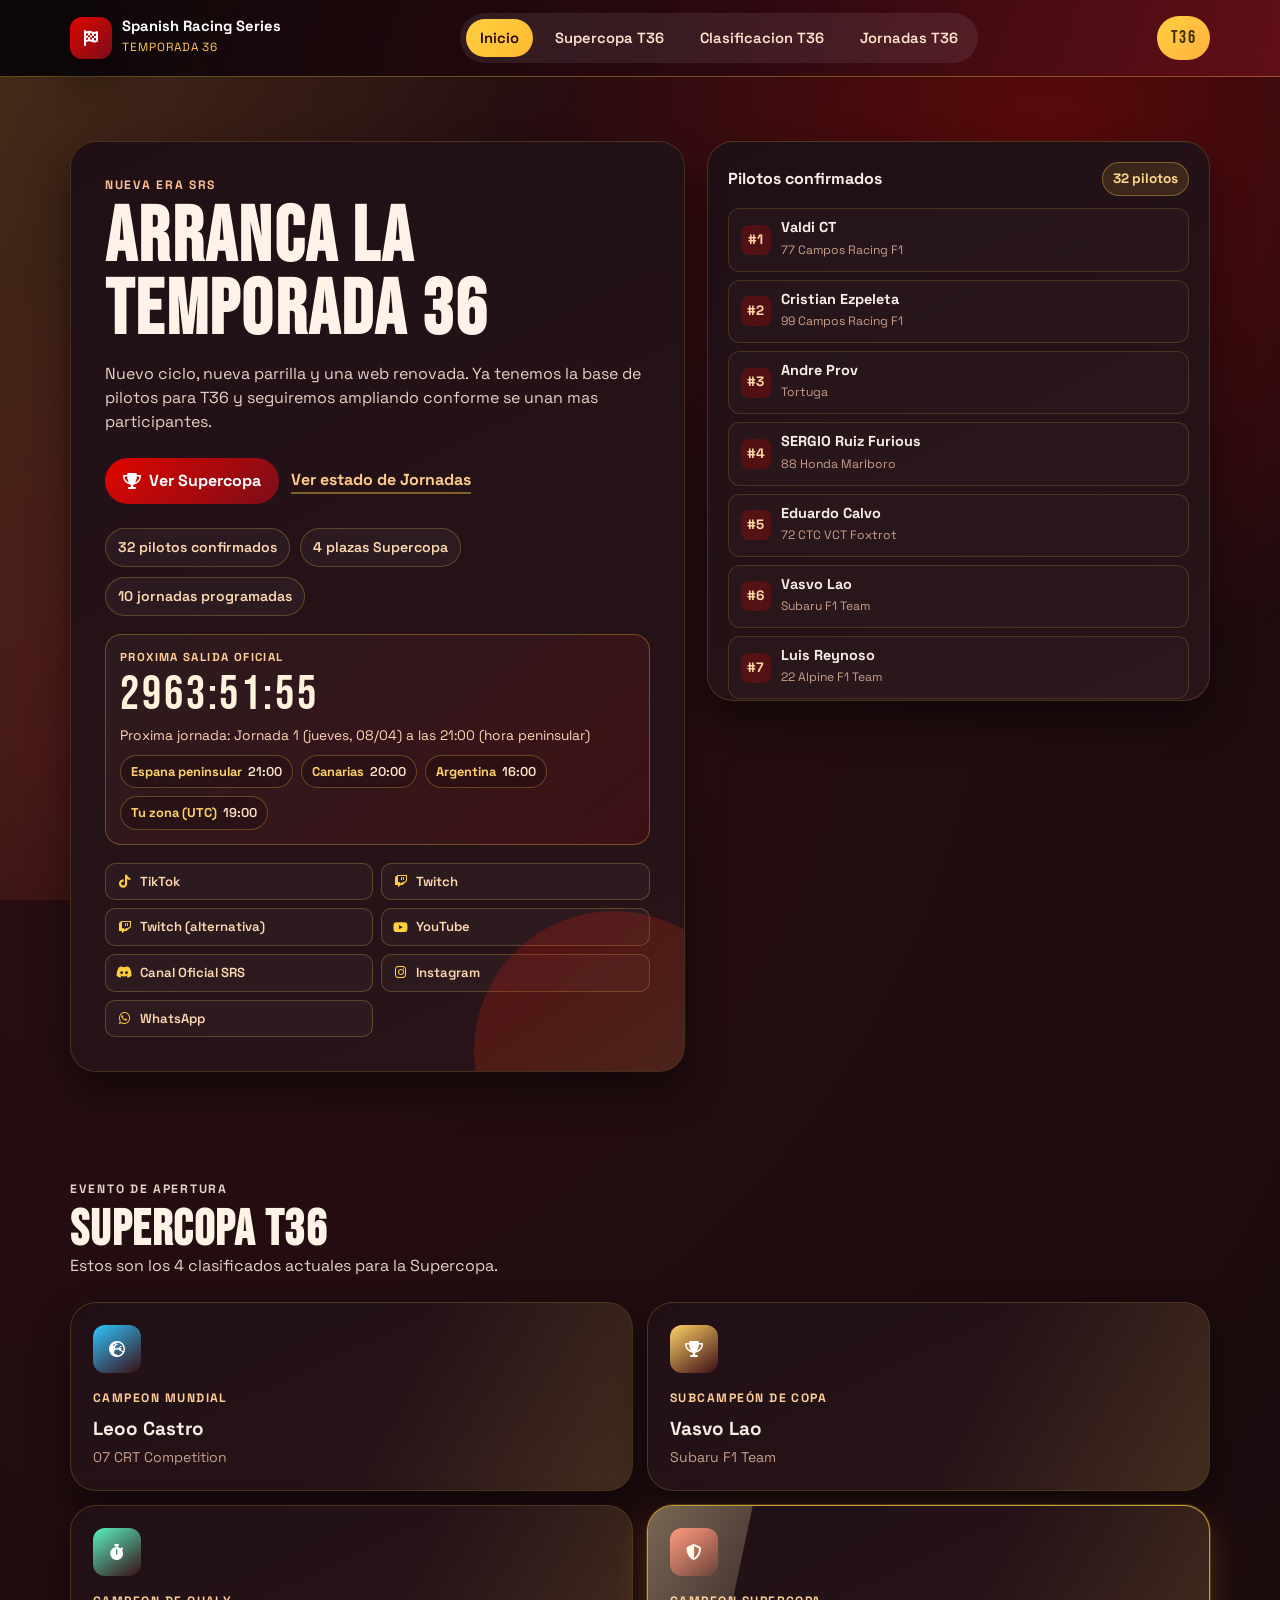
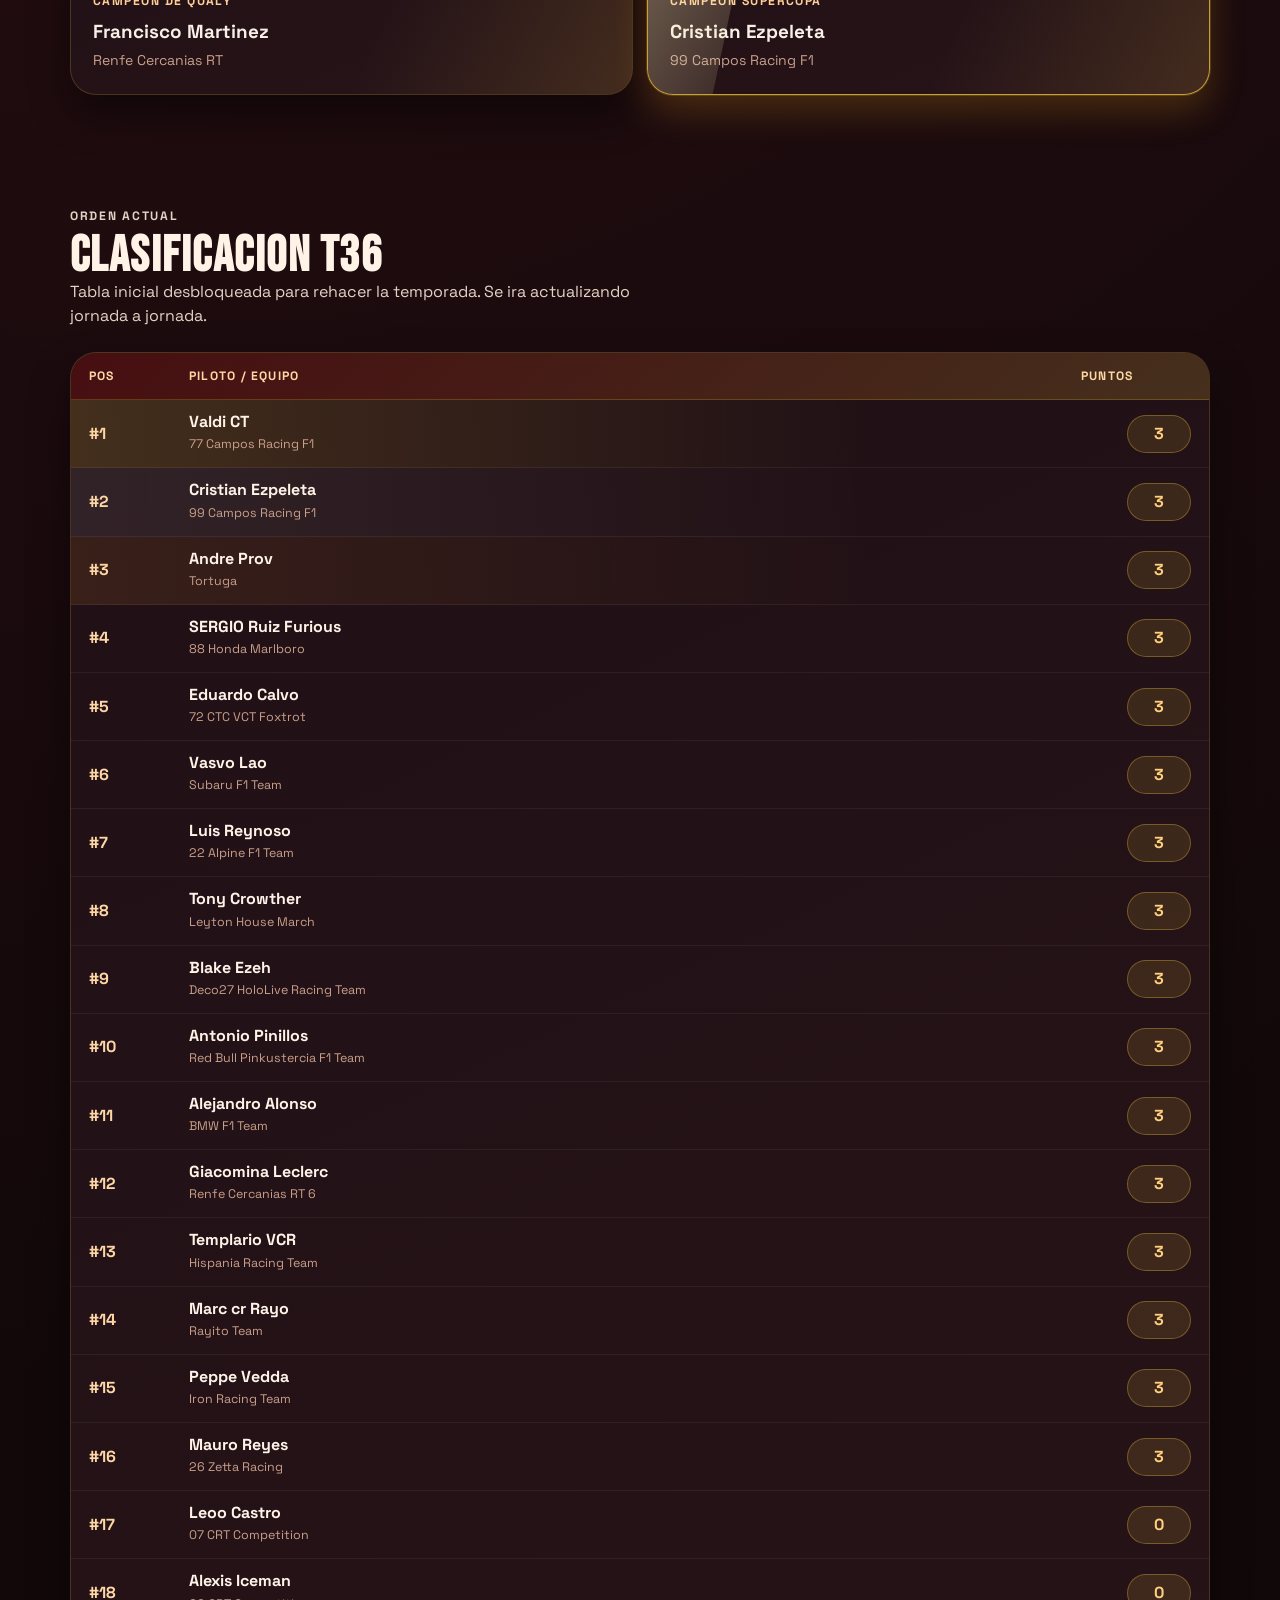
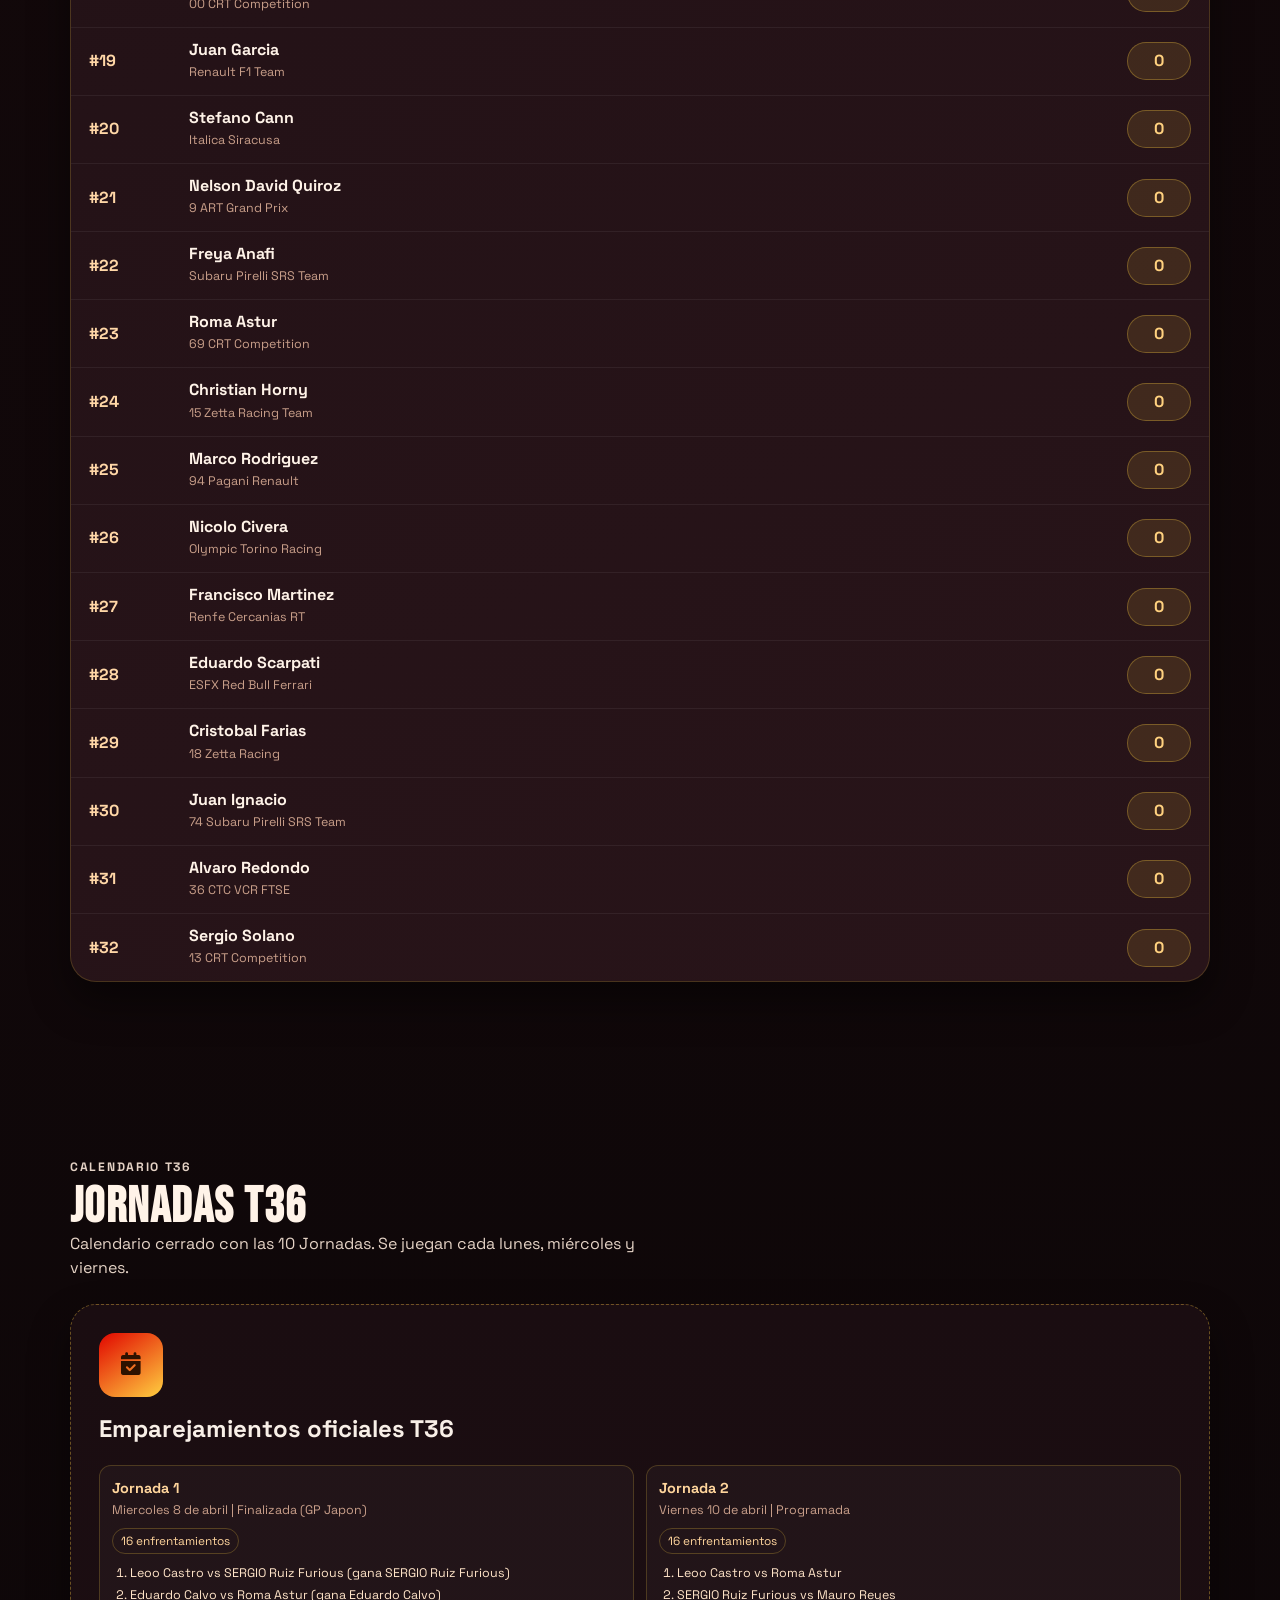
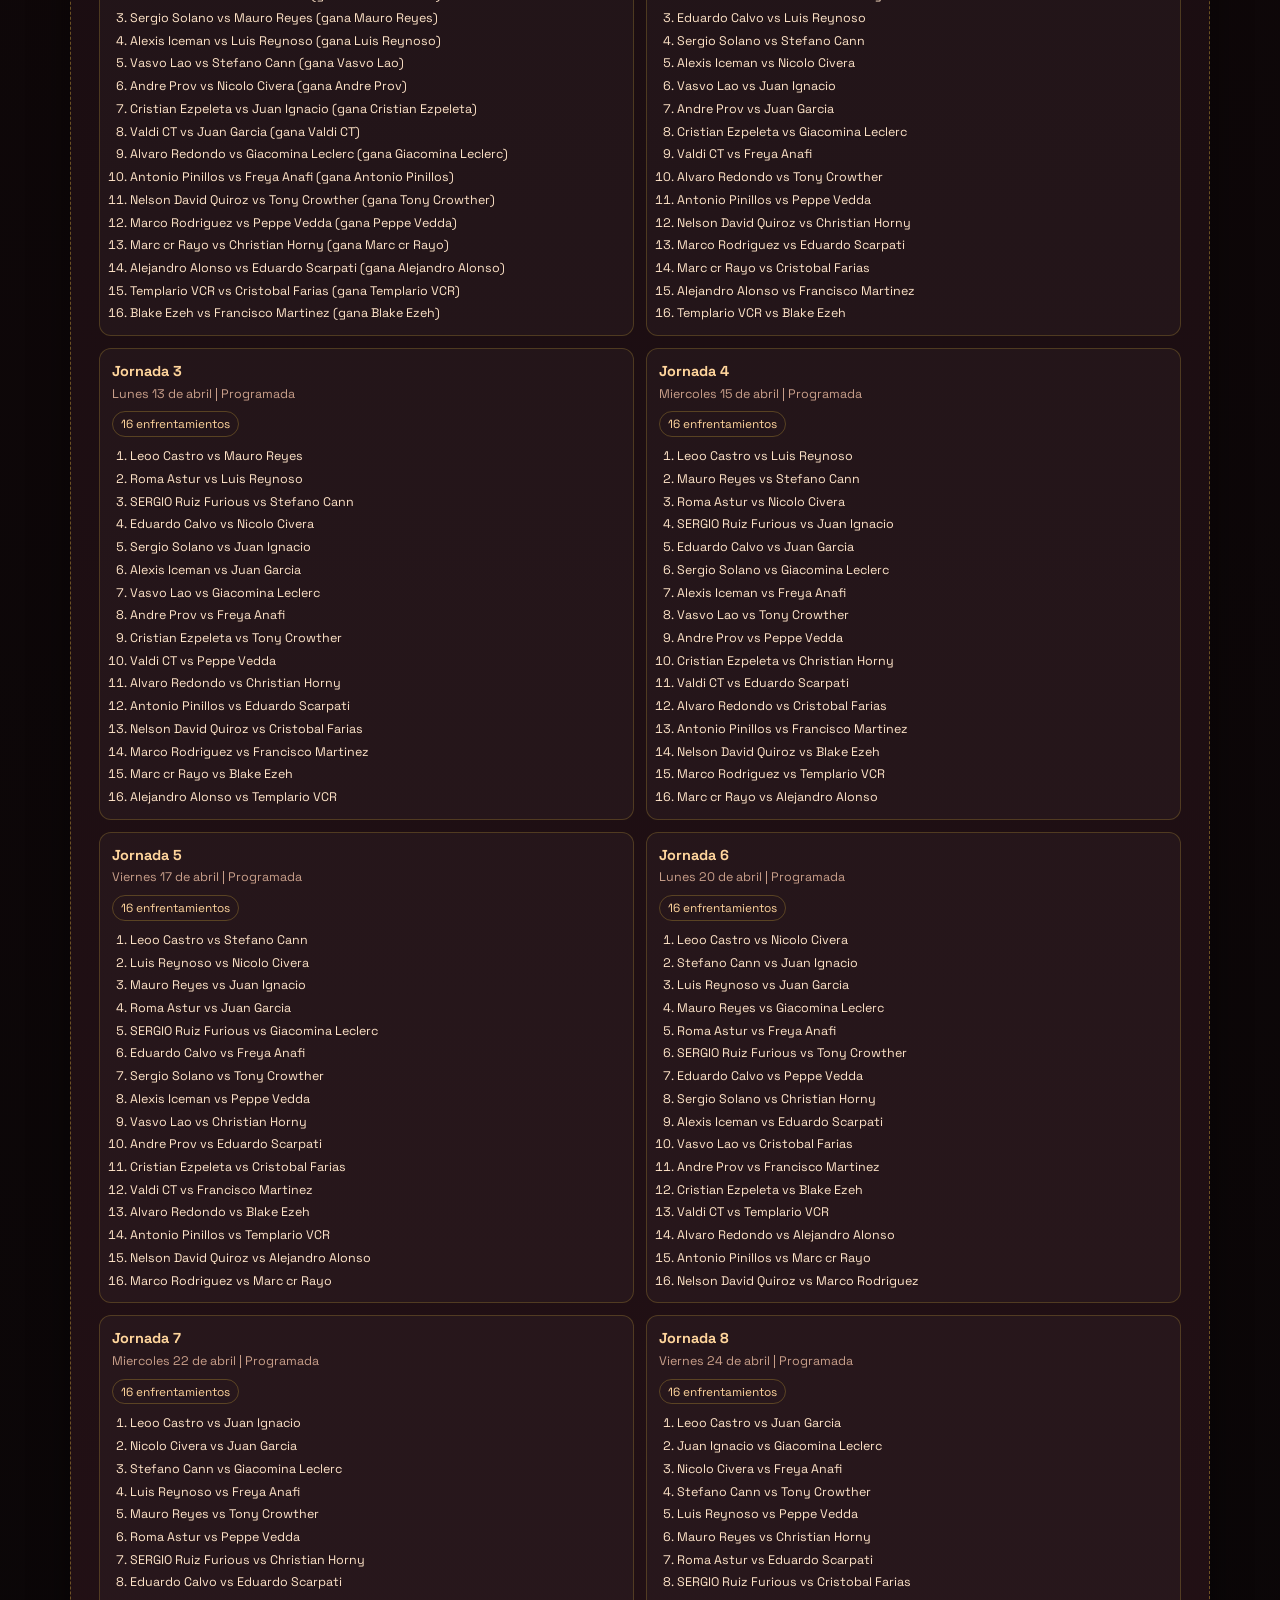
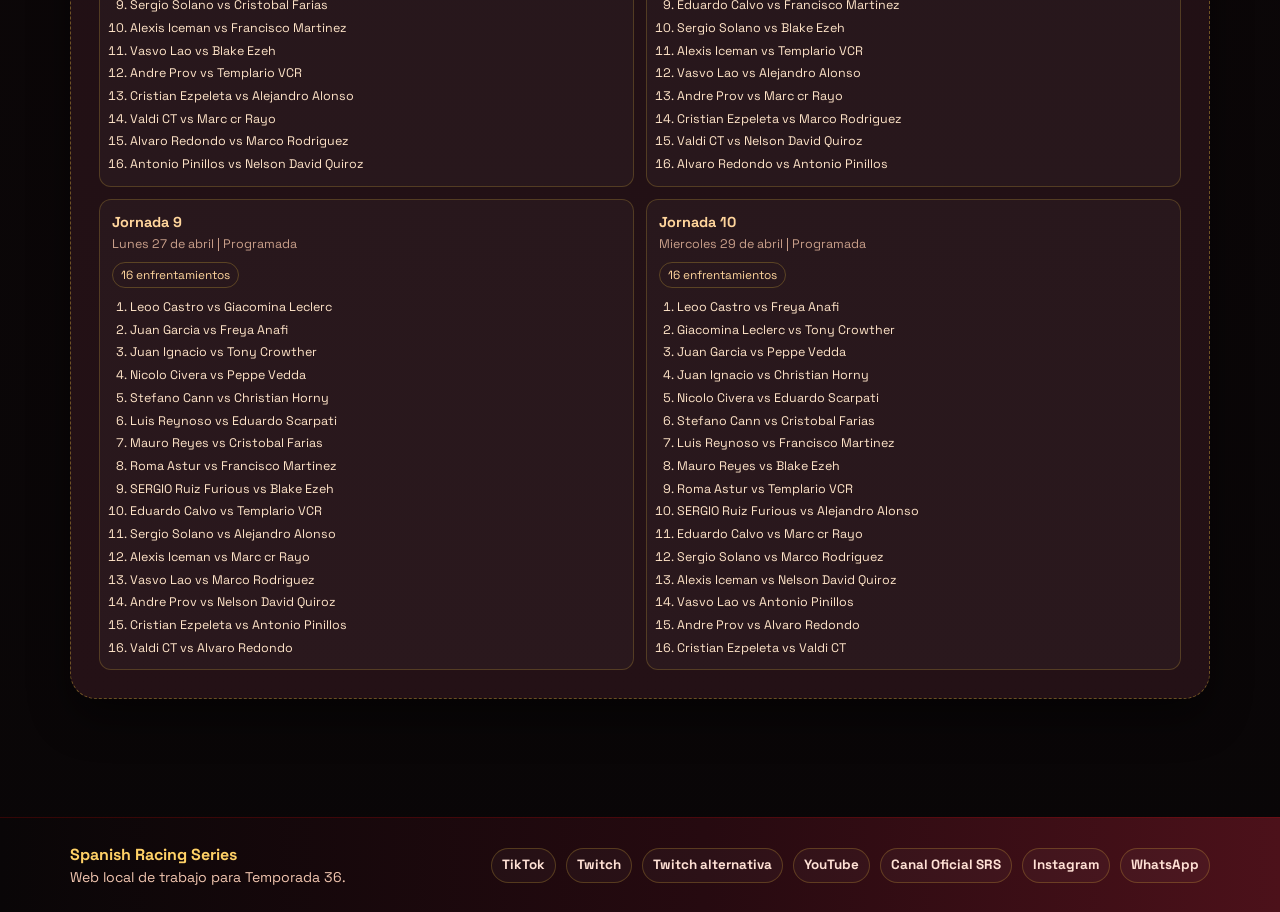
==== index.html @ 3f709a55 "guardamos j2" ====
﻿<!DOCTYPE html>
<html lang="es">

<head>
    <meta charset="UTF-8">
    <meta name="viewport" content="width=device-width, initial-scale=1.0">
    <title>Spanish Racing Series - Temporada 36</title>
    <link rel="stylesheet" href="css/styles.css">
    <link rel="preconnect" href="https://fonts.googleapis.com">
    <link rel="preconnect" href="https://fonts.gstatic.com" crossorigin>
    <link
        href="https://fonts.googleapis.com/css2?family=Bebas+Neue&family=Space+Grotesk:wght@400;500;600;700&display=swap"
        rel="stylesheet">
    <link rel="stylesheet" href="https://cdnjs.cloudflare.com/ajax/libs/font-awesome/6.4.0/css/all.min.css">
</head>

<body>
    <div class="bg-layer" aria-hidden="true"></div>

    <!-- Header principal con marca, navegacion y chip de temporada -->
    <header class="main-header">
        <div class="container header-wrap">
            <a class="brand" href="#inicio">
                <span class="brand-mark"><i class="fas fa-flag-checkered"></i></span>
                <span class="brand-text">
                    <strong>Spanish Racing Series</strong>
                    <small>Temporada 36</small>
                </span>
            </a>

            <nav class="main-nav" aria-label="Principal">
                <a href="#inicio" class="active">Inicio</a>
                <a href="#supercopa">Supercopa T36</a>
                <a href="#clasificacion">Clasificacion T36</a>
                <a href="#jornadas">Jornadas T36</a>
            </nav>

            <div class="season-chip">T36</div>
        </div>
    </header>

    <main>
        <section id="inicio" class="hero section">
            <div class="container hero-grid">
                <div class="hero-copy">
                    <p class="hero-kicker">Nueva era SRS</p>
                    <h1>Arranca la Temporada 36</h1>
                    <p class="hero-text">
                        Nuevo ciclo, nueva parrilla y una web renovada. Ya tenemos la base de pilotos para T36 y
                        seguiremos ampliando conforme se unan mas participantes.
                    </p>
                    <div class="hero-cta-row">
                        <a class="hero-btn" href="#supercopa">
                            <i class="fas fa-trophy"></i>
                            Ver Supercopa
                        </a>
                        <a class="hero-link" href="#jornadas">Ver estado de Jornadas</a>
                    </div>
                    <div class="hero-stats" id="hero-stats"></div>
                    <article class="countdown-card" id="countdown-card" aria-live="polite">
                        <p class="countdown-kicker">Proxima salida oficial</p>
                        <div class="countdown-time" id="countdown-time">--:--:--</div>
                        <p class="countdown-note" id="countdown-note">Objetivo diario: 21:00 (hora peninsular)</p>
                        <div class="countdown-zones" id="countdown-zones"></div>
                    </article>
                    <div class="official-links" aria-label="Canales oficiales SRS">
                        <a href="https://www.tiktok.com/@calvo.plan?_r=1&_t=ZN-93aEsFGNWVi" target="_blank"
                            rel="noopener noreferrer">
                            <i class="fab fa-tiktok"></i>
                            TikTok
                        </a>
                        <a href="https://www.twitch.tv/sergiote_g20" target="_blank" rel="noopener noreferrer">
                            <i class="fab fa-twitch"></i>
                            Twitch
                        </a>
                        <a href="https://www.twitch.tv/prodigss" target="_blank" rel="noopener noreferrer">
                            <i class="fab fa-twitch"></i>
                            Twitch (alternativa)
                        </a>
                        <a href="https://youtube.com/@spanishracingseries?si=9LkAzkI-EK1h5c3W" target="_blank"
                            rel="noopener noreferrer">
                            <i class="fab fa-youtube"></i>
                            YouTube
                        </a>
                        <a href="https://discord.gg/anDChwwQA" target="_blank" rel="noopener noreferrer">
                            <i class="fab fa-discord"></i>
                            Canal Oficial SRS
                        </a>
                        <a href="https://www.instagram.com/spanishracingseries_?igsh=MXZiMnczNXBraDJobw=="
                            target="_blank" rel="noopener noreferrer">
                            <i class="fab fa-instagram"></i>
                            Instagram
                        </a>
                        <a href="https://chat.whatsapp.com/KVf4sll1iDi8RmqroMjWDa" target="_blank"
                            rel="noopener noreferrer">
                            <i class="fab fa-whatsapp"></i>
                            WhatsApp
                        </a>
                    </div>
                </div>

                <aside class="hero-panel" aria-label="Parrilla provisional">
                    <div class="panel-header">
                        <h2>Pilotos confirmados</h2>
                        <span id="pilotos-count">0</span>
                    </div>
                    <div class="pilotos-list" id="pilotos-list"></div>
                </aside>
            </div>
        </section>

        <!-- Seccion Supercopa con los 4 clasificados actuales -->
        <section id="supercopa" class="section supercopa-section">
            <div class="container">
                <div class="section-head">
                    <p class="section-kicker">Evento de apertura</p>
                    <h2>Supercopa T36</h2>
                    <p>Estos son los 4 clasificados actuales para la Supercopa.</p>
                </div>

                <div class="supercopa-grid" id="supercopa-grid"></div>
            </div>
        </section>

        <section id="clasificacion" class="section clasificacion-section">
            <div class="container">
                <div class="section-head">
                    <p class="section-kicker">Orden actual</p>
                    <h2>Clasificacion T36</h2>
                    <p>Tabla inicial desbloqueada para rehacer la temporada. Se ira actualizando jornada a jornada.</p>
                </div>

                <div class="clasificacion-wrap" role="region" aria-label="Clasificacion de pilotos T36">
                    <div class="clasificacion-head">
                        <span>Pos</span>
                        <span>Piloto / Equipo</span>
                        <span>Puntos</span>
                    </div>
                    <div class="clasificacion-list" id="clasificacion-list"></div>
                </div>
            </div>
        </section>

        <section id="jornadas" class="section jornadas-section">
            <div class="container">
                <div class="section-head">
                    <p class="section-kicker">Calendario T36</p>
                    <h2>Jornadas T36</h2>
                    <p>Calendario cerrado con las 10 Jornadas. Se juegan cada lunes, miércoles y viernes.</p>
                </div>

                <article class="jornadas-placeholder">
                    <div class="placeholder-icon"><i class="fas fa-calendar-check"></i></div>
                    <h3>Emparejamientos oficiales T36</h3>
                    <div class="jornadas-track" id="jornadas-track"></div>
                </article>
            </div>
        </section>
    </main>

    <!-- Footer con descripcion rapida y enlaces oficiales -->
    <footer class="main-footer">
        <div class="container footer-wrap">
            <div>
                <strong>Spanish Racing Series</strong>
                <p>Web local de trabajo para Temporada 36.</p>
            </div>
            <div class="footer-links">
                <a href="https://www.tiktok.com/@calvo.plan?_r=1&_t=ZN-93aEsFGNWVi" target="_blank"
                    rel="noopener noreferrer">TikTok</a>
                <a href="https://www.twitch.tv/sergiote_g20" target="_blank" rel="noopener noreferrer">Twitch</a>
                <a href="https://www.twitch.tv/prodigss" target="_blank" rel="noopener noreferrer">Twitch
                    alternativa</a>
                <a href="https://youtube.com/@spanishracingseries?si=9LkAzkI-EK1h5c3W" target="_blank"
                    rel="noopener noreferrer">YouTube</a>
                <a href="https://discord.gg/anDChwwQA" target="_blank" rel="noopener noreferrer">Canal Oficial SRS</a>
                <a href="https://www.instagram.com/spanishracingseries_?igsh=MXZiMnczNXBraDJobw==" target="_blank"
                    rel="noopener noreferrer">Instagram</a>
                <a href="https://chat.whatsapp.com/KVf4sll1iDi8RmqroMjWDa" target="_blank"
                    rel="noopener noreferrer">WhatsApp</a>
            </div>
        </div>
    </footer>

    <script src="js/data.js"></script>
    <script src="js/app.js"></script>
</body>

</html>
---- css/styles.css ----
﻿:root {
    --ink-900: #f8efe7;
    --ink-800: #e4d2c5;
    --ink-700: #c99f8a;
    --bg-950: #090607;
    --bg-900: #13090b;
    --bg-850: #1b0d11;
    --card-900: #201015;
    --card-850: #281419;
    --red-500: #e10600;
    --red-400: #ff3b30;
    --gold-500: #ffcf40;
    --gold-400: #ffd166;
    --paper: #12090c;
    --white: #ffffff;
    --shadow-soft: 0 20px 40px rgba(0, 0, 0, 0.45);
    --shadow-strong: 0 24px 70px rgba(0, 0, 0, 0.6);
    --radius-xl: 26px;
    --radius-md: 14px;
    --transition: all 0.25s ease;
}

* {
    margin: 0;
    padding: 0;
    box-sizing: border-box;
}

html {
    scroll-behavior: smooth;
}

body {
    font-family: 'Space Grotesk', sans-serif;
    color: var(--ink-900);
    background: radial-gradient(circle at 8% 8%, #2a0f13 0%, #12080a 35%, #090607 100%);
    line-height: 1.5;
    min-height: 100vh;
}

.bg-layer {
    position: fixed;
    inset: 0;
    pointer-events: none;
    z-index: -1;
    background:
        radial-gradient(circle at 82% 14%, rgba(225, 6, 0, 0.3), transparent 42%),
        radial-gradient(circle at 18% 82%, rgba(255, 59, 48, 0.18), transparent 40%),
        linear-gradient(120deg, rgba(255, 207, 64, 0.16) 0%, transparent 35%);
}

.container {
    width: min(1140px, calc(100% - 2.4rem));
    margin-inline: auto;
}

.section {
    padding: 88px 0;
}

.main-header {
    position: sticky;
    top: 0;
    z-index: 20;
    backdrop-filter: blur(10px);
    background: linear-gradient(105deg, rgba(9, 6, 7, 0.95) 0%, rgba(43, 9, 16, 0.92) 56%, rgba(100, 16, 24, 0.9) 100%);
    border-bottom: 1px solid rgba(255, 207, 64, 0.35);
}

.header-wrap {
    min-height: 76px;
    display: grid;
    grid-template-columns: auto 1fr auto;
    align-items: center;
    gap: 18px;
}

.brand {
    display: inline-flex;
    align-items: center;
    gap: 10px;
    color: var(--white);
    text-decoration: none;
}

.brand-mark {
    width: 42px;
    height: 42px;
    display: grid;
    place-items: center;
    border-radius: 12px;
    background: linear-gradient(135deg, var(--red-500), #7b0d18);
    color: var(--white);
    box-shadow: var(--shadow-soft);
}

.brand-text strong {
    display: block;
    font-size: 0.92rem;
    line-height: 1.1;
}

.brand-text small {
    color: #ffc761;
    font-size: 0.74rem;
    letter-spacing: 0.08em;
    text-transform: uppercase;
}

.main-nav {
    justify-self: center;
    display: flex;
    align-items: center;
    gap: 8px;
    background: rgba(255, 255, 255, 0.08);
    border-radius: 999px;
    padding: 6px;
}

.main-nav a {
    text-decoration: none;
    color: #ffe2cc;
    font-weight: 600;
    font-size: 0.92rem;
    padding: 8px 14px;
    border-radius: 999px;
    transition: var(--transition);
}

.main-nav a:hover,
.main-nav a.active {
    color: #21070b;
    background: linear-gradient(135deg, var(--gold-500), #ffb930);
}

.season-chip {
    border-radius: 999px;
    padding: 9px 14px;
    font-family: 'Bebas Neue', sans-serif;
    font-size: 1.1rem;
    letter-spacing: 0.08em;
    background: linear-gradient(135deg, var(--gold-500), #ffb13e);
    color: #3f2f0b;
}

.hero {
    padding-top: 64px;
}

.hero-grid {
    display: grid;
    grid-template-columns: 1.1fr 0.9fr;
    gap: 22px;
}

.hero-copy,
.hero-panel,
.supercopa-grid article,
.jornadas-placeholder {
    border-radius: var(--radius-xl);
    background: linear-gradient(155deg, var(--card-900) 0%, var(--card-850) 100%);
    border: 1px solid rgba(255, 207, 64, 0.16);
    box-shadow: var(--shadow-soft);
}

.hero-copy {
    padding: 34px;
    position: relative;
    overflow: hidden;
}

.hero-copy::after {
    content: '';
    position: absolute;
    width: 280px;
    height: 280px;
    border-radius: 999px;
    right: -70px;
    bottom: -120px;
    background: linear-gradient(145deg, rgba(225, 6, 0, 0.24), rgba(255, 207, 64, 0.14));
}

.hero-kicker,
.section-kicker {
    font-size: 0.76rem;
    text-transform: uppercase;
    letter-spacing: 0.14em;
    color: #ffbf94;
    margin-bottom: 8px;
    font-weight: 700;
}

.hero h1,
.section-head h2 {
    font-family: 'Bebas Neue', sans-serif;
    letter-spacing: 0.03em;
    line-height: 0.95;
}

.hero h1 {
    font-size: clamp(2.5rem, 6vw, 4.8rem);
    color: #fff3e9;
    margin-bottom: 14px;
}

.hero-text {
    max-width: 58ch;
    color: var(--ink-800);
}

.hero-cta-row {
    margin-top: 24px;
    display: flex;
    align-items: center;
    flex-wrap: wrap;
    gap: 12px;
}

.hero-btn {
    display: inline-flex;
    align-items: center;
    gap: 8px;
    text-decoration: none;
    border-radius: 999px;
    padding: 11px 18px;
    color: var(--white);
    background: linear-gradient(135deg, var(--red-500), #7b0d18);
    font-weight: 700;
    transition: var(--transition);
}

.hero-btn:hover {
    transform: translateY(-2px);
    box-shadow: 0 16px 30px rgba(123, 13, 24, 0.32);
}

.hero-link {
    color: #ffcc8a;
    font-weight: 700;
    text-decoration: none;
    border-bottom: 2px solid rgba(255, 207, 64, 0.42);
}

.hero-stats {
    margin-top: 24px;
    display: flex;
    flex-wrap: wrap;
    gap: 10px;
}

.countdown-card {
    margin-top: 18px;
    padding: 14px;
    border-radius: 16px;
    border: 1px solid rgba(255, 207, 64, 0.3);
    background: linear-gradient(140deg, rgba(255, 255, 255, 0.04), rgba(225, 6, 0, 0.12));
}

.countdown-kicker {
    font-size: 0.72rem;
    letter-spacing: 0.12em;
    text-transform: uppercase;
    color: #ffcf95;
    font-weight: 700;
}

.countdown-time {
    margin-top: 4px;
    font-family: 'Bebas Neue', sans-serif;
    font-size: clamp(2rem, 5vw, 3rem);
    line-height: 1;
    letter-spacing: 0.06em;
    color: #fff3dd;
}

.countdown-note {
    margin-top: 6px;
    color: #ffd5b6;
    font-size: 0.86rem;
}

.countdown-zones {
    margin-top: 10px;
    display: flex;
    flex-wrap: wrap;
    gap: 8px;
}

.countdown-zone {
    display: inline-flex;
    align-items: center;
    gap: 6px;
    border-radius: 999px;
    border: 1px solid rgba(255, 207, 64, 0.28);
    background: rgba(0, 0, 0, 0.18);
    padding: 6px 10px;
    color: #ffe2c8;
    font-size: 0.8rem;
    font-weight: 600;
}

.countdown-zone strong {
    color: #ffd166;
}

.official-links {
    margin-top: 18px;
    display: grid;
    grid-template-columns: repeat(2, minmax(0, 1fr));
    gap: 8px;
}

.official-links a {
    display: inline-flex;
    align-items: center;
    gap: 8px;
    text-decoration: none;
    padding: 8px 10px;
    border-radius: 10px;
    border: 1px solid rgba(255, 207, 64, 0.24);
    background: rgba(255, 255, 255, 0.03);
    color: #ffd9b1;
    font-size: 0.82rem;
    font-weight: 600;
    transition: var(--transition);
}

.official-links a:hover {
    transform: translateY(-2px);
    border-color: rgba(255, 207, 64, 0.5);
    background: rgba(255, 207, 64, 0.12);
    color: #ffe9d0;
}

.official-links i {
    color: #ffcf40;
    width: 16px;
    text-align: center;
}

.stat-pill {
    background: rgba(255, 255, 255, 0.04);
    border: 1px solid rgba(255, 207, 64, 0.24);
    border-radius: 999px;
    padding: 8px 12px;
    color: #ffd9af;
    font-size: 0.88rem;
    font-weight: 600;
}

.hero-panel {
    padding: 20px;
    border: 1px solid rgba(255, 207, 64, 0.18);
    max-height: 560px;
    overflow: auto;
}

.panel-header {
    display: flex;
    justify-content: space-between;
    align-items: center;
    margin-bottom: 12px;
}

.panel-header h2 {
    font-size: 1rem;
}

.panel-header span {
    background: rgba(255, 207, 64, 0.12);
    border: 1px solid rgba(255, 207, 64, 0.35);
    color: #ffd88f;
    border-radius: 999px;
    padding: 6px 10px;
    font-weight: 700;
    font-size: 0.85rem;
}

.pilotos-list {
    display: grid;
    gap: 8px;
}

.piloto-row {
    display: flex;
    align-items: center;
    gap: 10px;
    background: rgba(255, 255, 255, 0.02);
    border: 1px solid rgba(255, 207, 64, 0.16);
    border-radius: 12px;
    padding: 10px 12px;
}

.piloto-rank {
    width: 30px;
    height: 30px;
    display: grid;
    place-items: center;
    border-radius: 8px;
    font-weight: 700;
    font-size: 0.85rem;
    color: #ffd8a5;
    background: rgba(225, 6, 0, 0.24);
}

.piloto-meta strong {
    display: block;
    line-height: 1.2;
    font-size: 0.9rem;
}

.piloto-meta small {
    color: var(--ink-700);
    font-size: 0.76rem;
}

.section-head {
    margin-bottom: 24px;
}

.section-head h2 {
    font-size: clamp(2rem, 4vw, 3.1rem);
    color: #fff3e8;
}

.section-head p {
    color: var(--ink-800);
    max-width: 62ch;
}

.supercopa-section {
    padding-top: 20px;
}

.supercopa-grid {
    display: grid;
    grid-template-columns: repeat(2, minmax(0, 1fr));
    gap: 14px;
}

.supercopa-grid article {
    padding: 22px;
    border: 1px solid rgba(255, 207, 64, 0.18);
    position: relative;
    overflow: hidden;
}

.supercopa-card.is-supercopa-winner {
    border-color: rgba(255, 207, 64, 0.75);
    box-shadow: 0 0 0 1px rgba(255, 207, 64, 0.18), 0 16px 36px rgba(255, 176, 32, 0.2);
    animation: winnerPulse 2.4s ease-in-out infinite;
}

.supercopa-card.is-supercopa-winner::after {
    content: '';
    position: absolute;
    top: -120%;
    left: -45%;
    width: 60%;
    height: 320%;
    background: linear-gradient(110deg, transparent 0%, rgba(255, 237, 181, 0.45) 50%, transparent 100%);
    transform: rotate(12deg);
    animation: winnerShine 3.2s linear infinite;
    pointer-events: none;
}

.supercopa-grid article::before {
    content: '';
    position: absolute;
    inset: 0;
    background: linear-gradient(115deg, transparent 56%, rgba(255, 207, 64, 0.13) 100%);
    pointer-events: none;
}

.supercopa-icon {
    width: 48px;
    height: 48px;
    border-radius: 12px;
    display: grid;
    place-items: center;
    color: var(--white);
    margin-bottom: 12px;
}

.supercopa-label {
    font-size: 0.76rem;
    text-transform: uppercase;
    letter-spacing: 0.12em;
    color: #ffce96;
    font-weight: 700;
}

.supercopa-name {
    margin-top: 6px;
    margin-bottom: 4px;
    font-size: 1.18rem;
}

.supercopa-team {
    color: var(--ink-700);
    font-size: 0.88rem;
}

@keyframes winnerPulse {
    0%,
    100% {
        transform: translateY(0);
        box-shadow: 0 0 0 1px rgba(255, 207, 64, 0.18), 0 16px 36px rgba(255, 176, 32, 0.2);
    }

    50% {
        transform: translateY(-2px);
        box-shadow: 0 0 0 1px rgba(255, 207, 64, 0.3), 0 20px 44px rgba(255, 176, 32, 0.28);
    }
}

@keyframes winnerShine {
    0% {
        left: -55%;
        opacity: 0;
    }

    10% {
        opacity: 1;
    }

    40% {
        left: 120%;
        opacity: 0;
    }

    100% {
        left: 120%;
        opacity: 0;
    }
}

@media (prefers-reduced-motion: reduce) {
    .supercopa-card.is-supercopa-winner,
    .supercopa-card.is-supercopa-winner::after {
        animation: none;
    }
}

.clasificacion-section {
    padding-top: 24px;
}

.clasificacion-wrap {
    border-radius: var(--radius-xl);
    background: linear-gradient(155deg, var(--card-900) 0%, var(--card-850) 100%);
    border: 1px solid rgba(255, 207, 64, 0.18);
    box-shadow: var(--shadow-soft);
    overflow: hidden;
}

.clasificacion-head {
    display: grid;
    grid-template-columns: 90px 1fr 110px;
    gap: 10px;
    padding: 14px 18px;
    background: linear-gradient(135deg, rgba(225, 6, 0, 0.2), rgba(255, 207, 64, 0.16));
    border-bottom: 1px solid rgba(255, 207, 64, 0.2);
    font-size: 0.76rem;
    letter-spacing: 0.1em;
    text-transform: uppercase;
    color: #ffd7a4;
    font-weight: 700;
}

.clasificacion-list {
    display: grid;
}

.clasificacion-row {
    display: grid;
    grid-template-columns: 90px 1fr 110px;
    gap: 10px;
    align-items: center;
    padding: 12px 18px;
    border-bottom: 1px solid rgba(255, 255, 255, 0.06);
    transition: var(--transition);
}

.clasificacion-row:last-child {
    border-bottom: none;
}

.clasificacion-row:hover {
    background: rgba(255, 255, 255, 0.03);
}

.clasificacion-row.top-1 {
    background: linear-gradient(90deg, rgba(255, 207, 64, 0.16) 0%, transparent 70%);
}

.clasificacion-row.top-2 {
    background: linear-gradient(90deg, rgba(201, 201, 201, 0.1) 0%, transparent 70%);
}

.clasificacion-row.top-3 {
    background: linear-gradient(90deg, rgba(205, 127, 50, 0.14) 0%, transparent 70%);
}

.row-pos {
    font-weight: 700;
    color: #ffd7a7;
}

.row-driver strong {
    display: block;
    line-height: 1.2;
    color: #fff3e8;
}

.row-driver small {
    color: var(--ink-700);
    font-size: 0.78rem;
}

.row-points {
    justify-self: end;
    min-width: 64px;
    text-align: center;
    border-radius: 999px;
    border: 1px solid rgba(255, 207, 64, 0.3);
    background: rgba(255, 207, 64, 0.12);
    color: #ffd17f;
    padding: 6px 10px;
    font-weight: 700;
}

.jornadas-placeholder {
    padding: 28px;
    border: 1px dashed rgba(255, 207, 64, 0.35);
    background: linear-gradient(180deg, #1a0d11 0%, #241116 100%);
}

.placeholder-icon {
    width: 64px;
    height: 64px;
    display: grid;
    place-items: center;
    border-radius: 16px;
    background: linear-gradient(145deg, var(--red-500), var(--gold-500));
    color: #2e1200;
    font-size: 1.4rem;
    margin-bottom: 14px;
}

.jornadas-placeholder h3 {
    font-size: 1.5rem;
    margin-bottom: 6px;
}

.jornadas-placeholder p {
    color: var(--ink-800);
}

.jornadas-track {
    margin-top: 18px;
    display: grid;
    grid-template-columns: repeat(2, minmax(0, 1fr));
    gap: 12px;
}

.track-item {
    border-radius: 12px;
    padding: 12px;
    border: 1px solid rgba(255, 207, 64, 0.2);
    background: rgba(255, 255, 255, 0.03);
}

.track-item strong {
    display: block;
    color: #ffd59c;
    font-size: 0.9rem;
}

.track-item span {
    color: var(--ink-700);
    font-size: 0.78rem;
}

.track-meta {
    display: block;
    margin-top: 2px;
}

.track-item small {
    display: inline-block;
    margin-top: 8px;
    font-size: 0.74rem;
    color: #ffd59d;
    border: 1px solid rgba(255, 207, 64, 0.24);
    border-radius: 999px;
    padding: 3px 8px;
}

.track-duels {
    margin-top: 10px;
    padding-left: 18px;
    display: grid;
    gap: 4px;
}

.track-duels li {
    color: #ffe4c8;
    font-size: 0.78rem;
}

.main-footer {
    margin-top: 30px;
    border-top: 1px solid rgba(225, 6, 0, 0.2);
    background: linear-gradient(90deg, #090607 0%, #260a10 55%, #4c111a 100%);
}

.footer-wrap {
    min-height: 94px;
    display: flex;
    justify-content: space-between;
    align-items: center;
    gap: 16px;
}

.footer-wrap p {
    color: #f1c5af;
    font-size: 0.88rem;
}

.footer-wrap strong {
    color: #ffd166;
}

.footer-links {
    display: flex;
    gap: 10px;
    flex-wrap: wrap;
}

.footer-links a {
    text-decoration: none;
    color: #ffe1d5;
    font-weight: 700;
    font-size: 0.84rem;
    padding: 6px 10px;
    border-radius: 999px;
    border: 1px solid rgba(255, 207, 64, 0.22);
    background: rgba(255, 255, 255, 0.03);
}

.footer-links a:hover {
    color: #ffd166;
    border-color: rgba(255, 207, 64, 0.5);
    background: rgba(255, 207, 64, 0.12);
}

@media (max-width: 980px) {
    .header-wrap {
        grid-template-columns: 1fr;
        padding: 12px 0;
    }

    .main-nav {
        justify-self: start;
    }

    .season-chip {
        justify-self: start;
    }

    .hero-grid {
        grid-template-columns: 1fr;
    }

    .supercopa-grid {
        grid-template-columns: 1fr;
    }

    .jornadas-track {
        grid-template-columns: 1fr;
    }

    .clasificacion-head,
    .clasificacion-row {
        grid-template-columns: 72px 1fr 90px;
    }

    .official-links {
        grid-template-columns: 1fr;
    }

    .countdown-zone {
        width: 100%;
        justify-content: space-between;
    }
}

@media (max-width: 640px) {
    .section {
        padding: 70px 0;
    }

    .hero-copy,
    .hero-panel,
    .supercopa-grid article,
    .jornadas-placeholder {
        border-radius: 18px;
    }

    .hero-copy {
        padding: 24px;
    }

    .hero h1 {
        font-size: clamp(2.1rem, 11vw, 3rem);
    }

    .jornadas-track {
        grid-template-columns: 1fr;
    }

    .clasificacion-head {
        display: none;
    }

    .clasificacion-row {
        grid-template-columns: 58px 1fr auto;
        padding: 12px 12px;
    }

    .row-pos {
        font-size: 0.88rem;
    }

    .row-driver strong {
        font-size: 0.92rem;
    }

    .row-points {
        min-width: 52px;
        padding: 5px 8px;
    }

    .footer-wrap {
        flex-direction: column;
        align-items: flex-start;
        padding: 18px 0;
    }
}
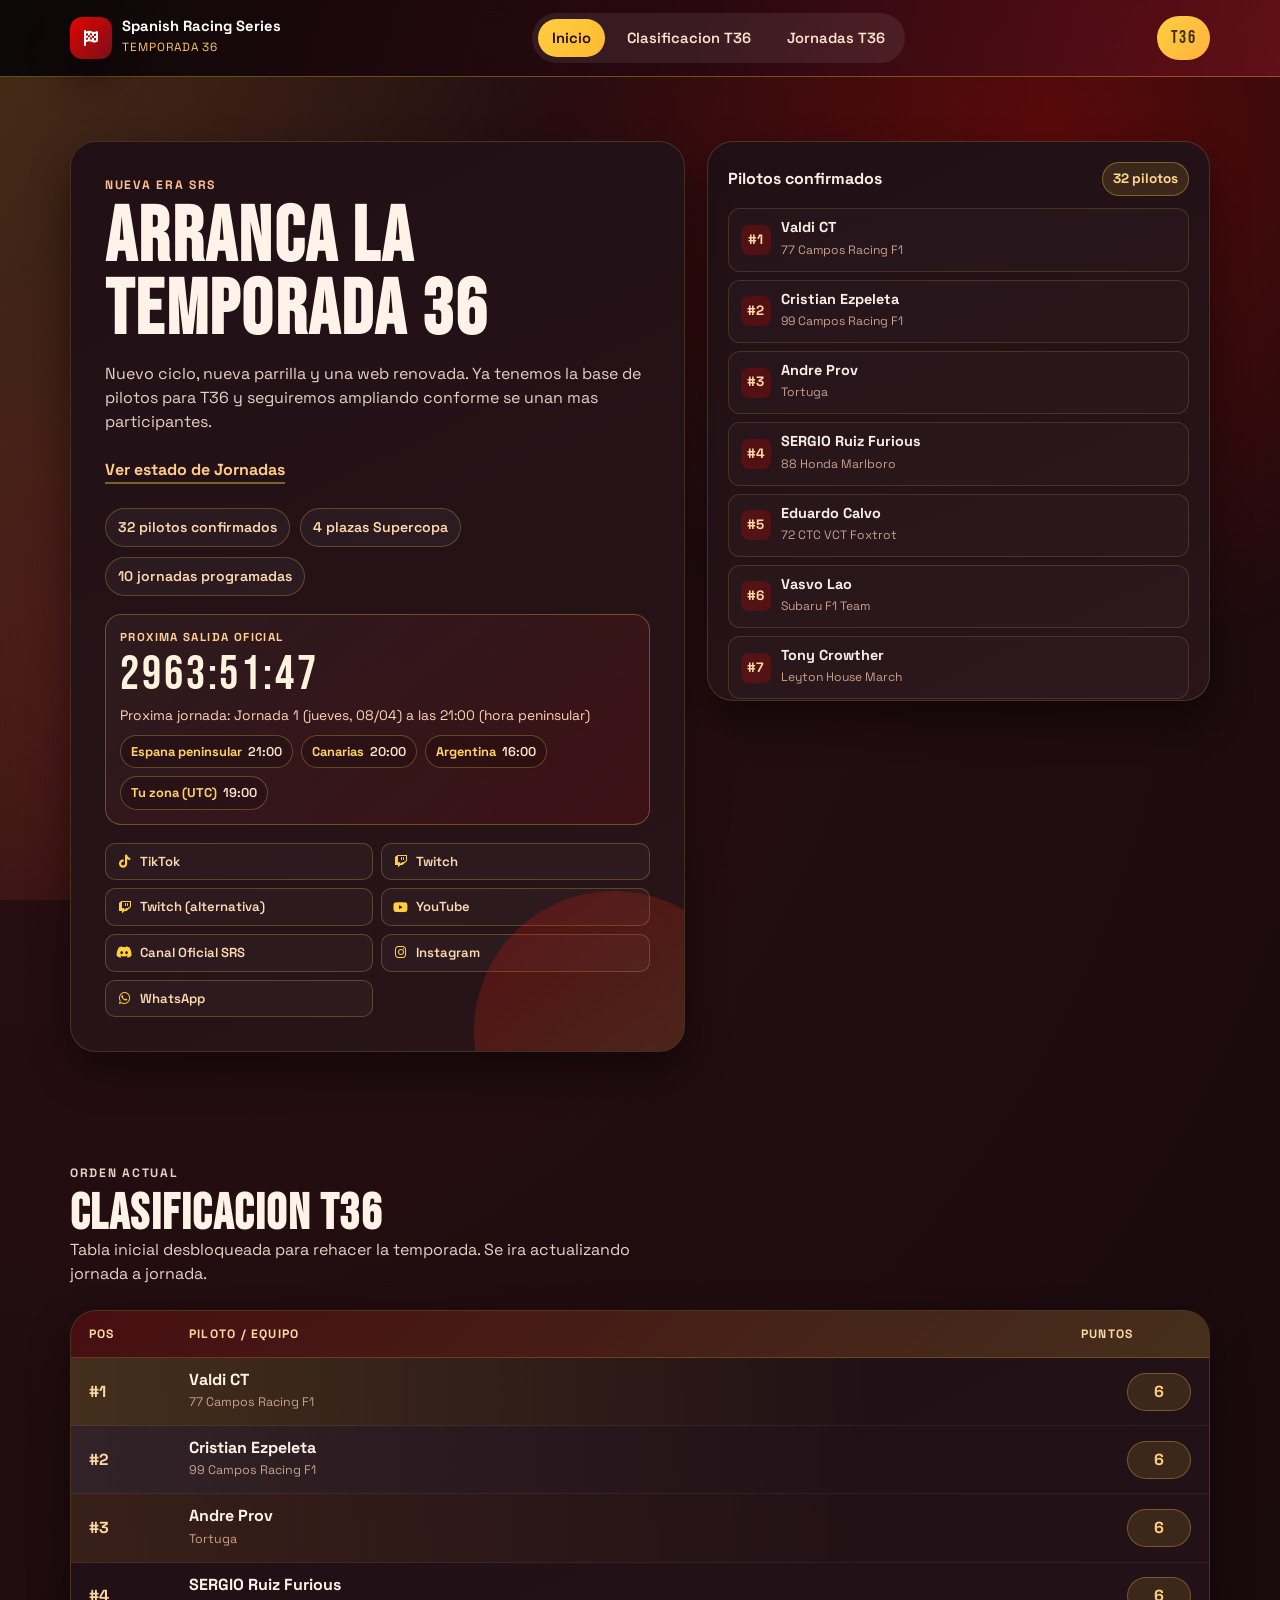
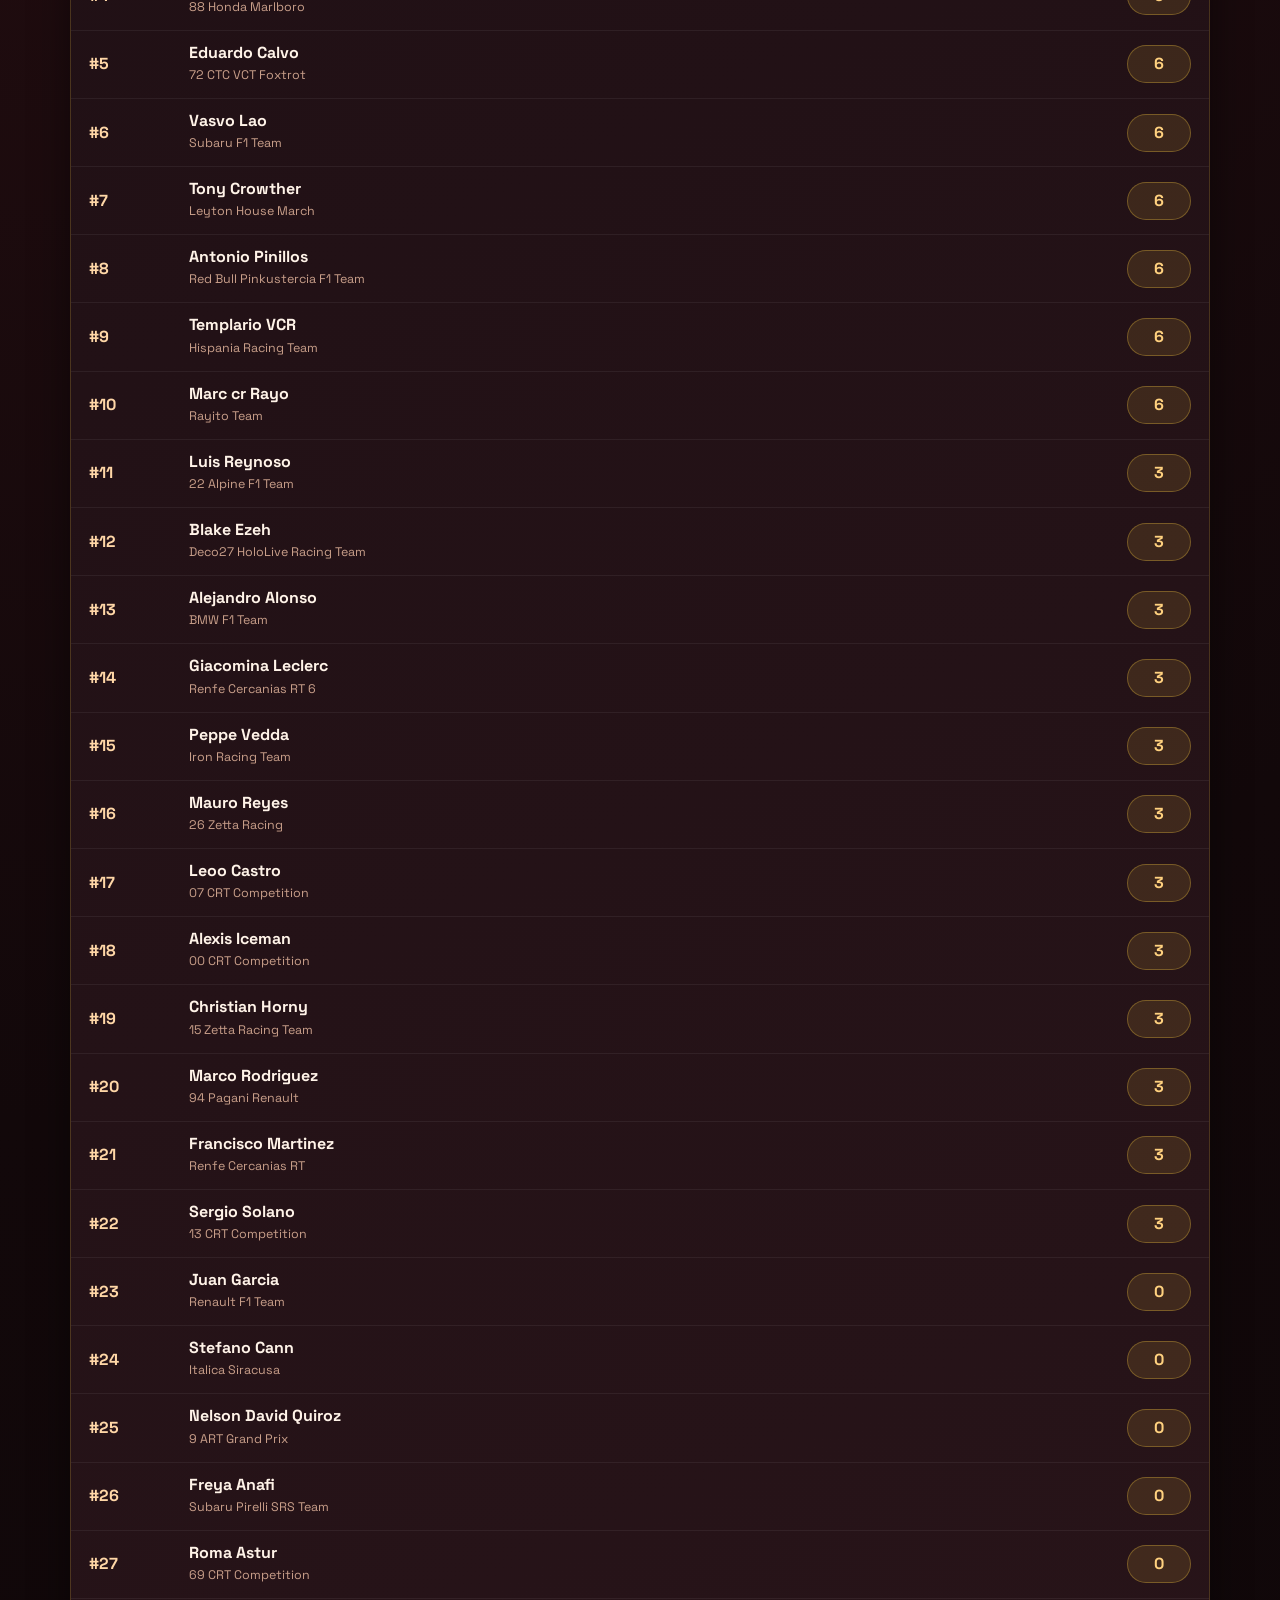
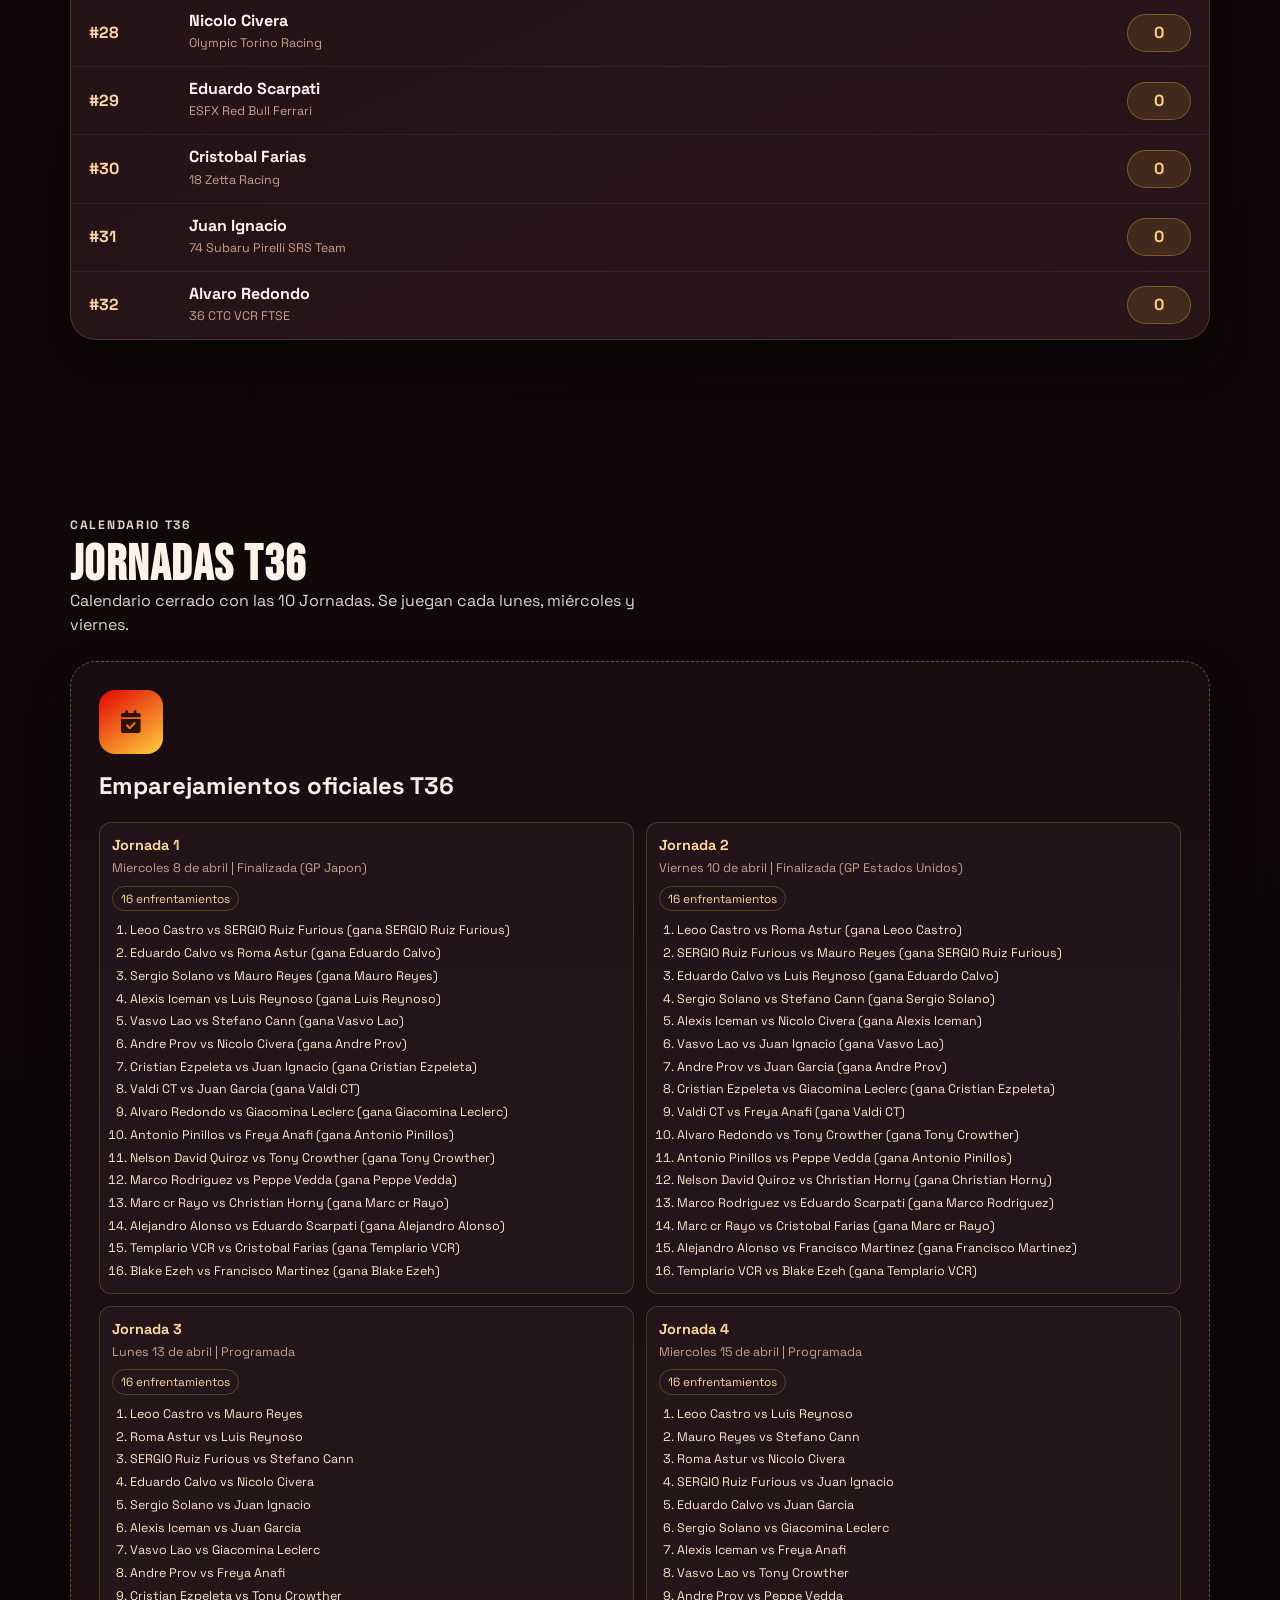
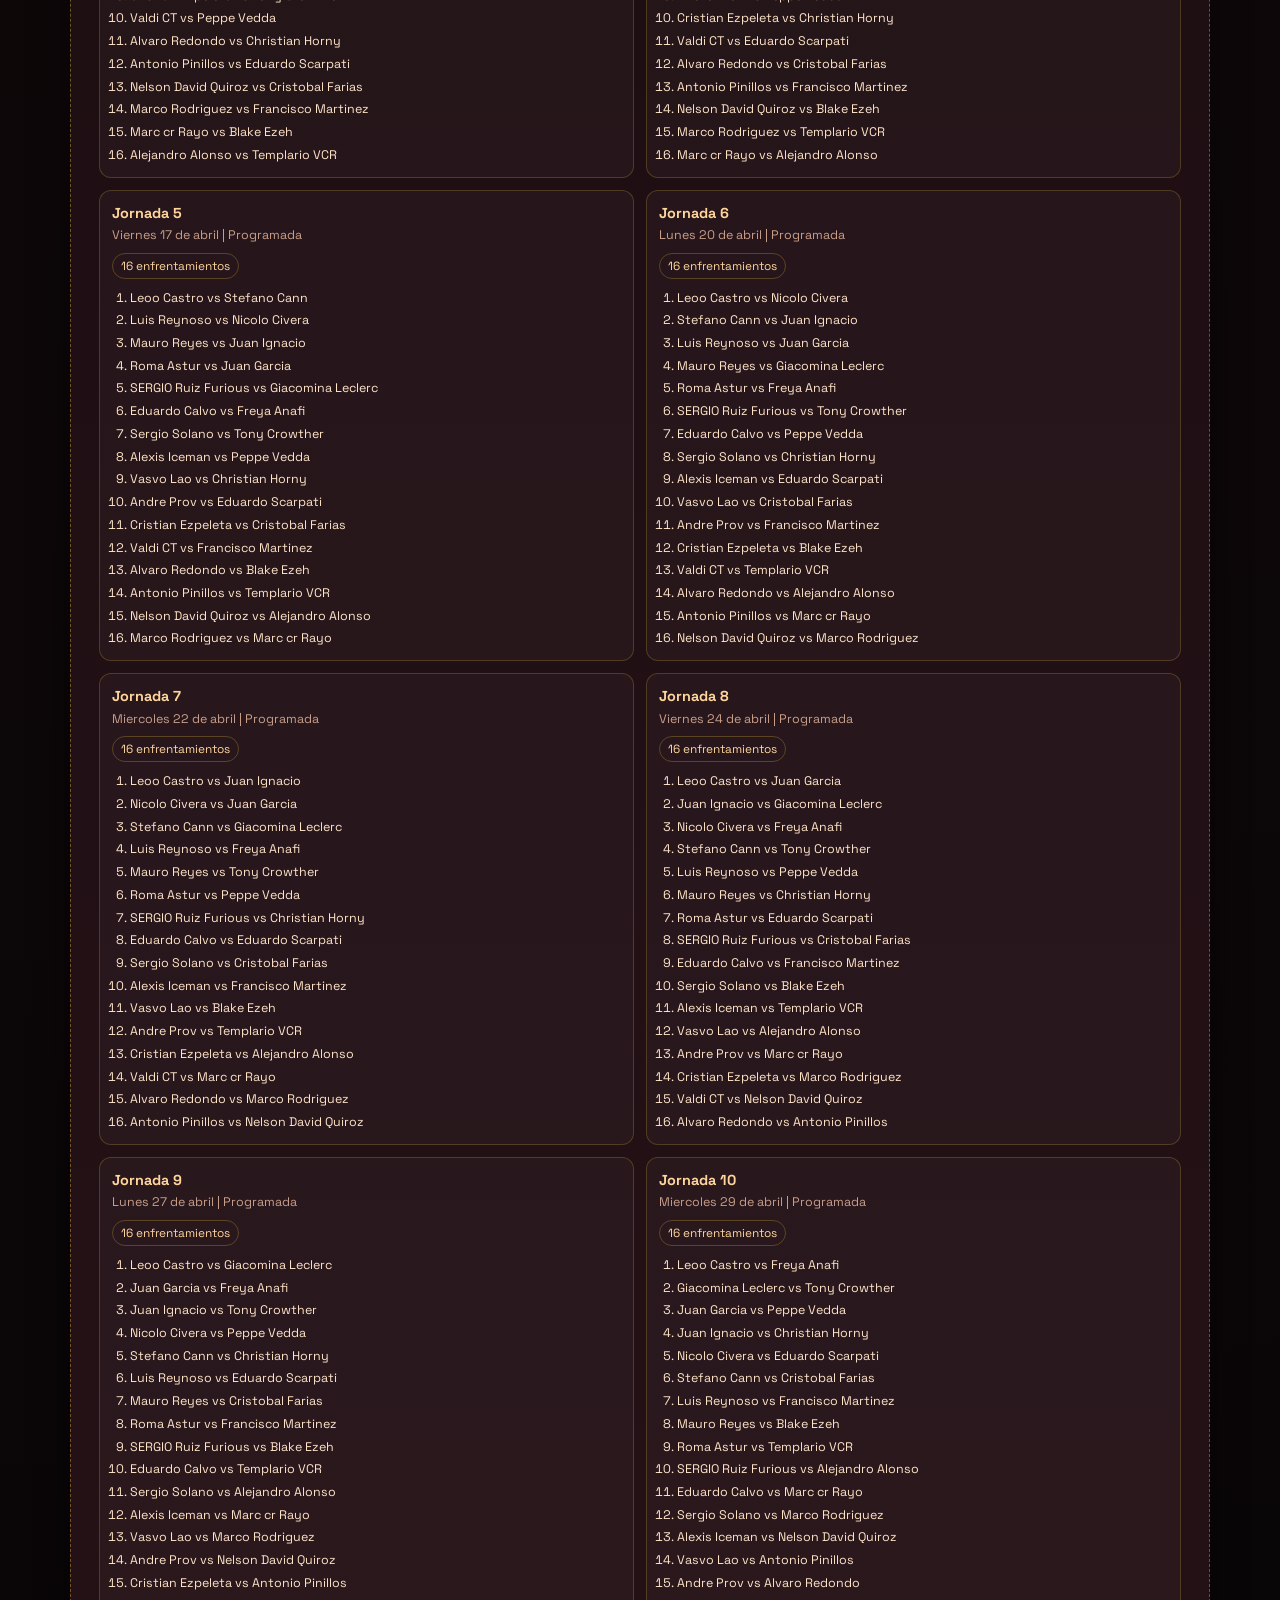
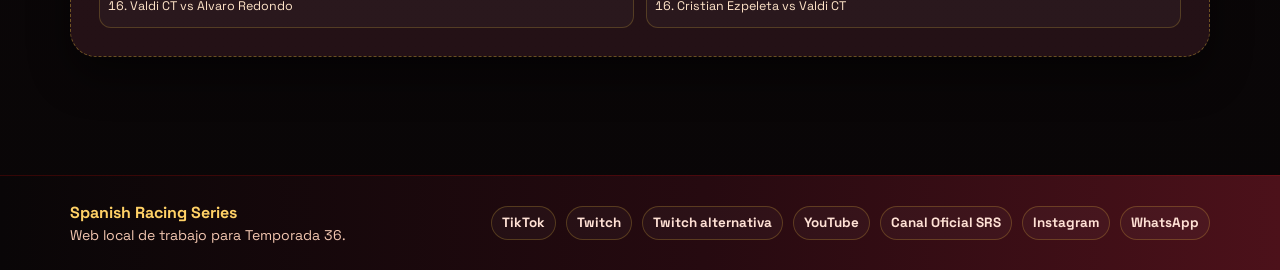
==== commit ae4664c8: "guardamos j2" ====
--- a/index.html
+++ b/index.html
@@ -30,7 +30,7 @@
 
             <nav class="main-nav" aria-label="Principal">
                 <a href="#inicio" class="active">Inicio</a>
-                <a href="#supercopa">Supercopa T36</a>
+                <!-- <a href="#supercopa">Supercopa T36</a> -->
                 <a href="#clasificacion">Clasificacion T36</a>
                 <a href="#jornadas">Jornadas T36</a>
             </nav>
@@ -50,10 +50,10 @@
                         seguiremos ampliando conforme se unan mas participantes.
                     </p>
                     <div class="hero-cta-row">
-                        <a class="hero-btn" href="#supercopa">
+                        <!-- <a class="hero-btn" href="#supercopa">
                             <i class="fas fa-trophy"></i>
                             Ver Supercopa
-                        </a>
+                        </a> -->
                         <a class="hero-link" href="#jornadas">Ver estado de Jornadas</a>
                     </div>
                     <div class="hero-stats" id="hero-stats"></div>
@@ -108,8 +108,8 @@
                 </aside>
             </div>
         </section>
-
-        <!-- Seccion Supercopa con los 4 clasificados actuales -->
+<!-- 
+        Seccion Supercopa con los 4 clasificados actuales
         <section id="supercopa" class="section supercopa-section">
             <div class="container">
                 <div class="section-head">
@@ -120,7 +120,7 @@
 
                 <div class="supercopa-grid" id="supercopa-grid"></div>
             </div>
-        </section>
+        </section> -->
 
         <section id="clasificacion" class="section clasificacion-section">
             <div class="container">
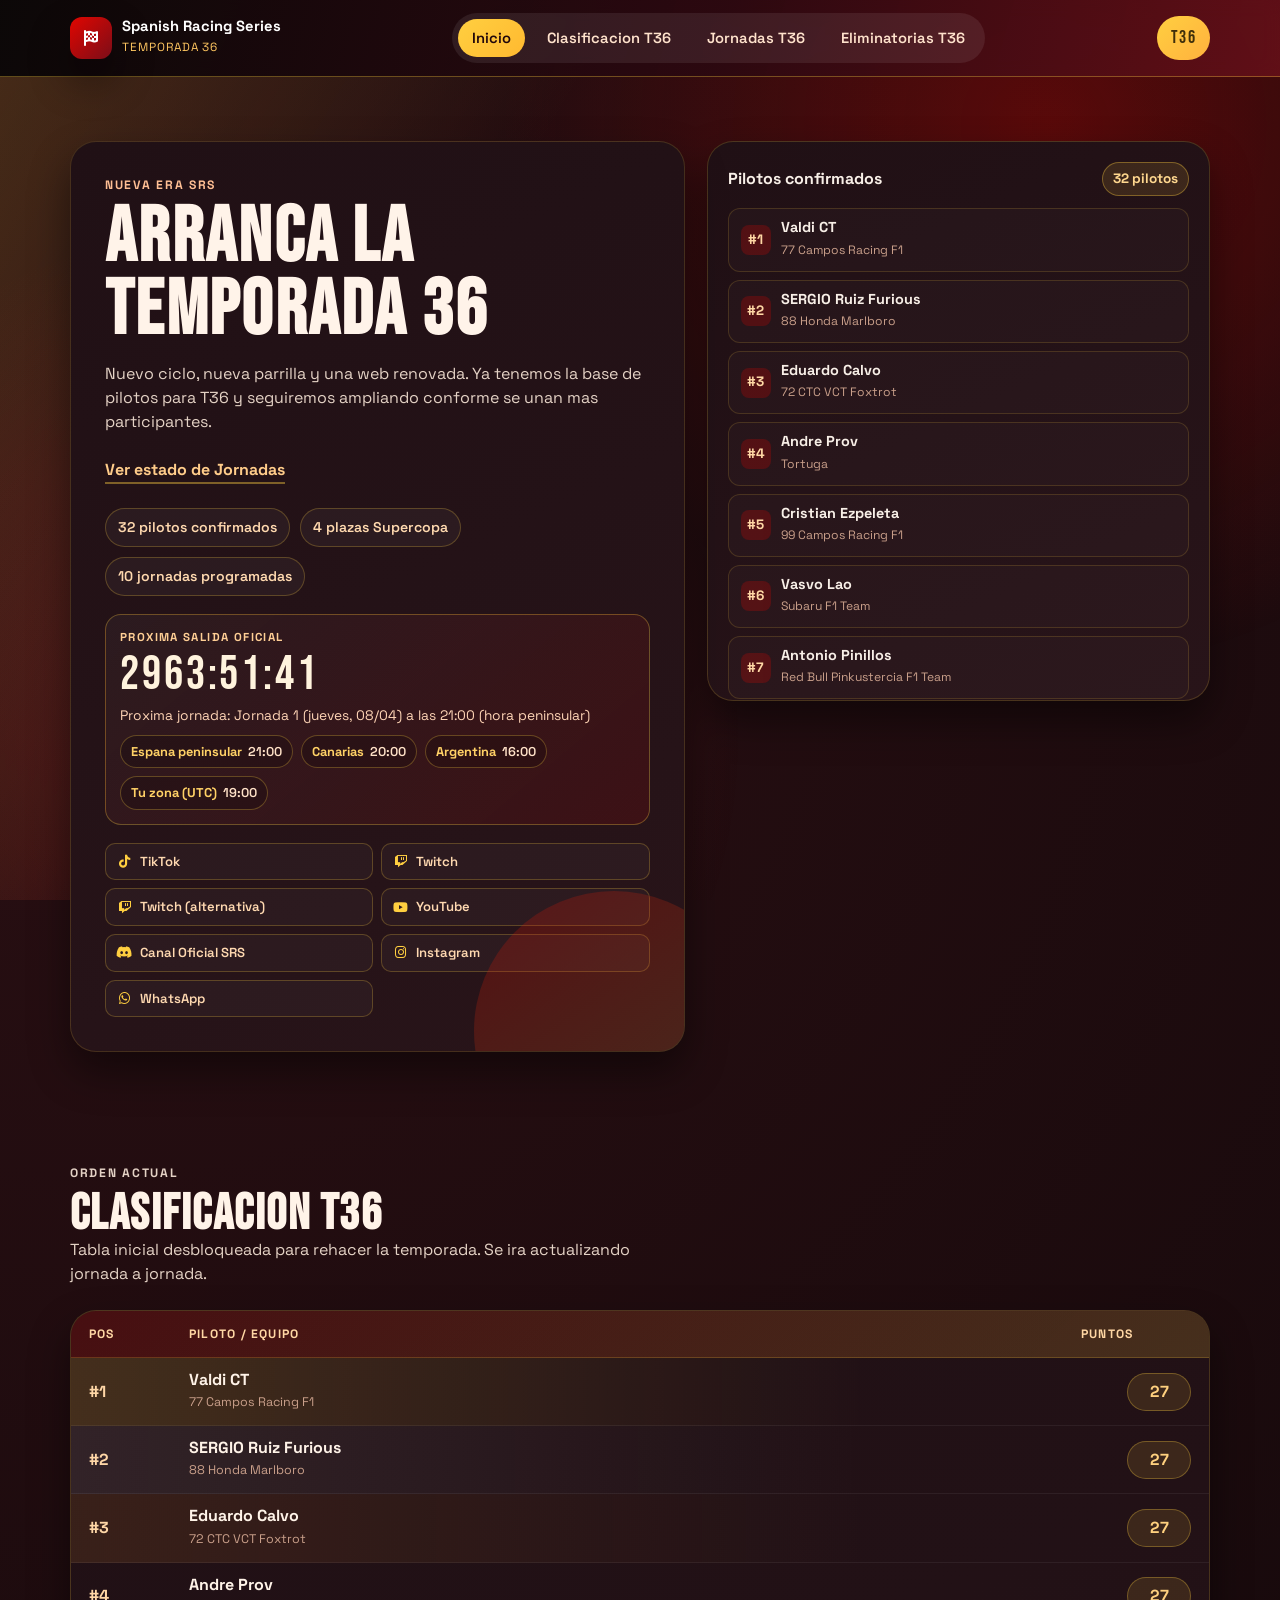
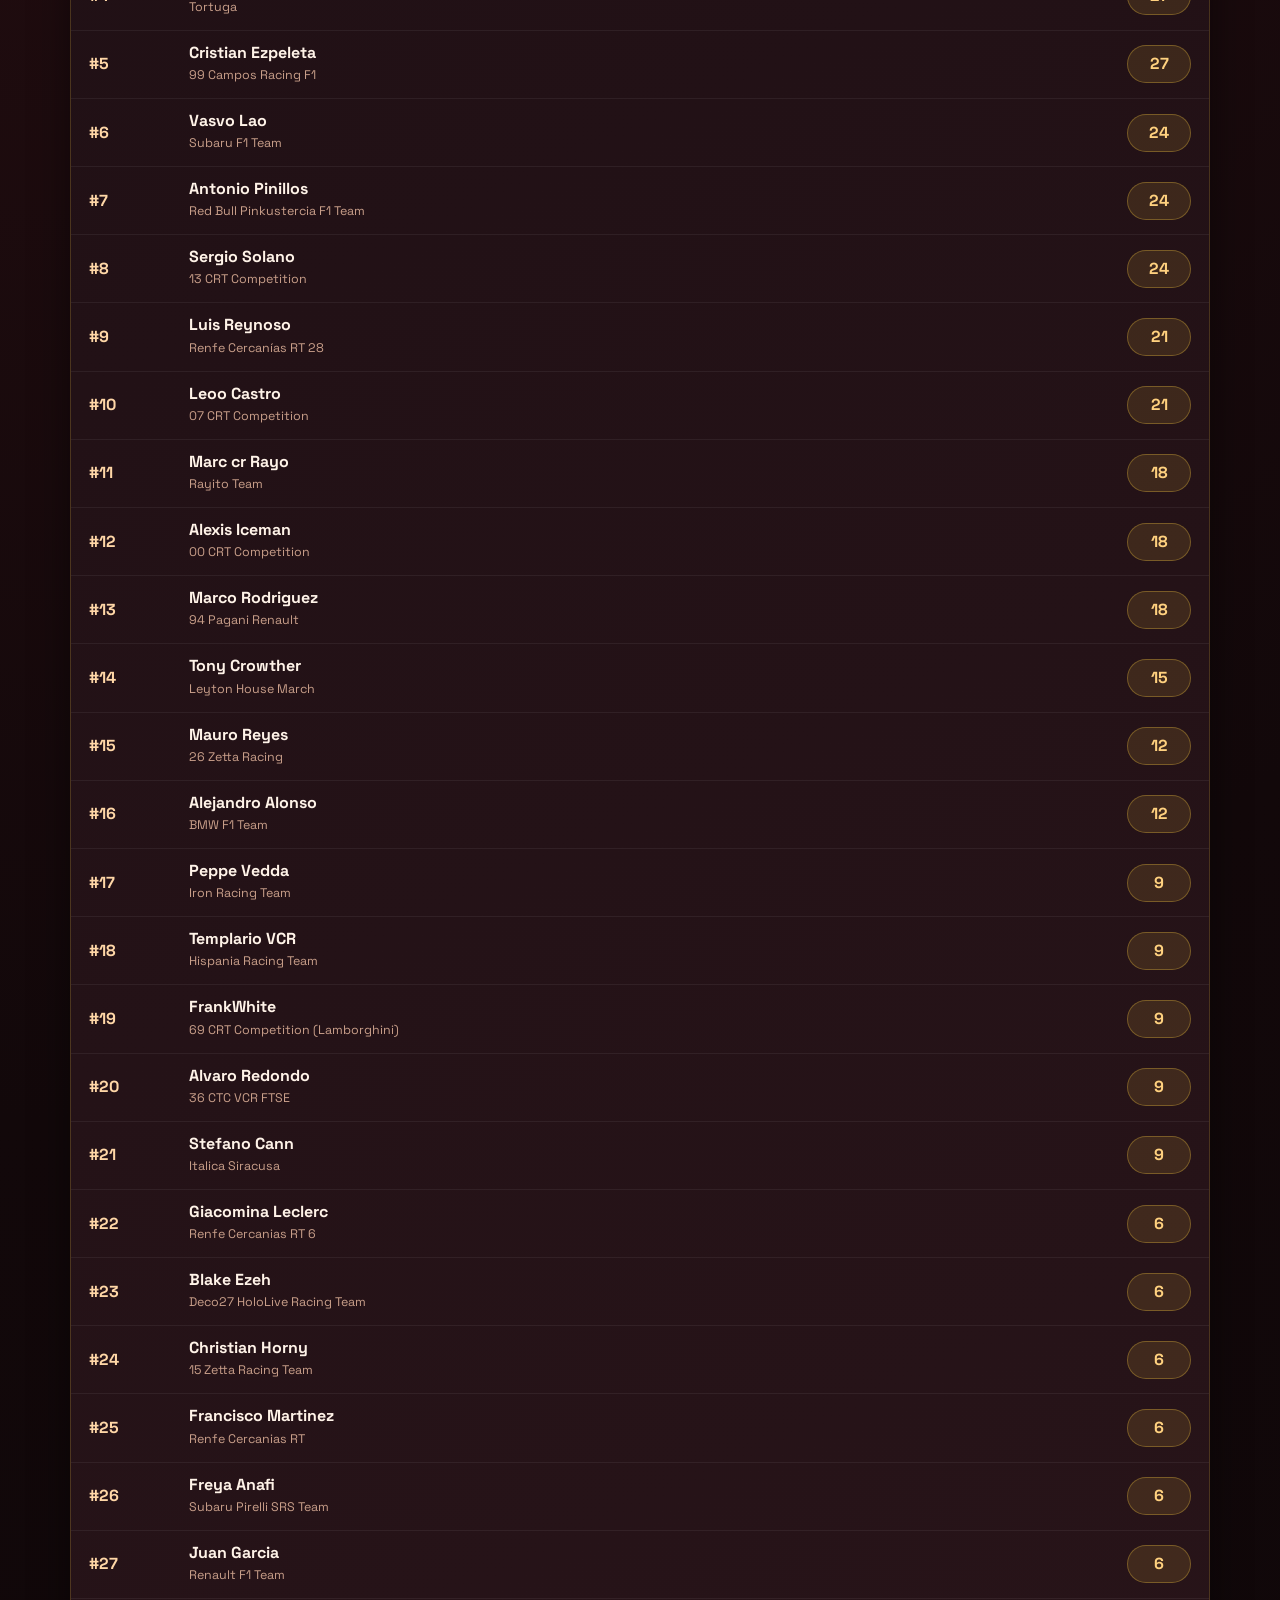
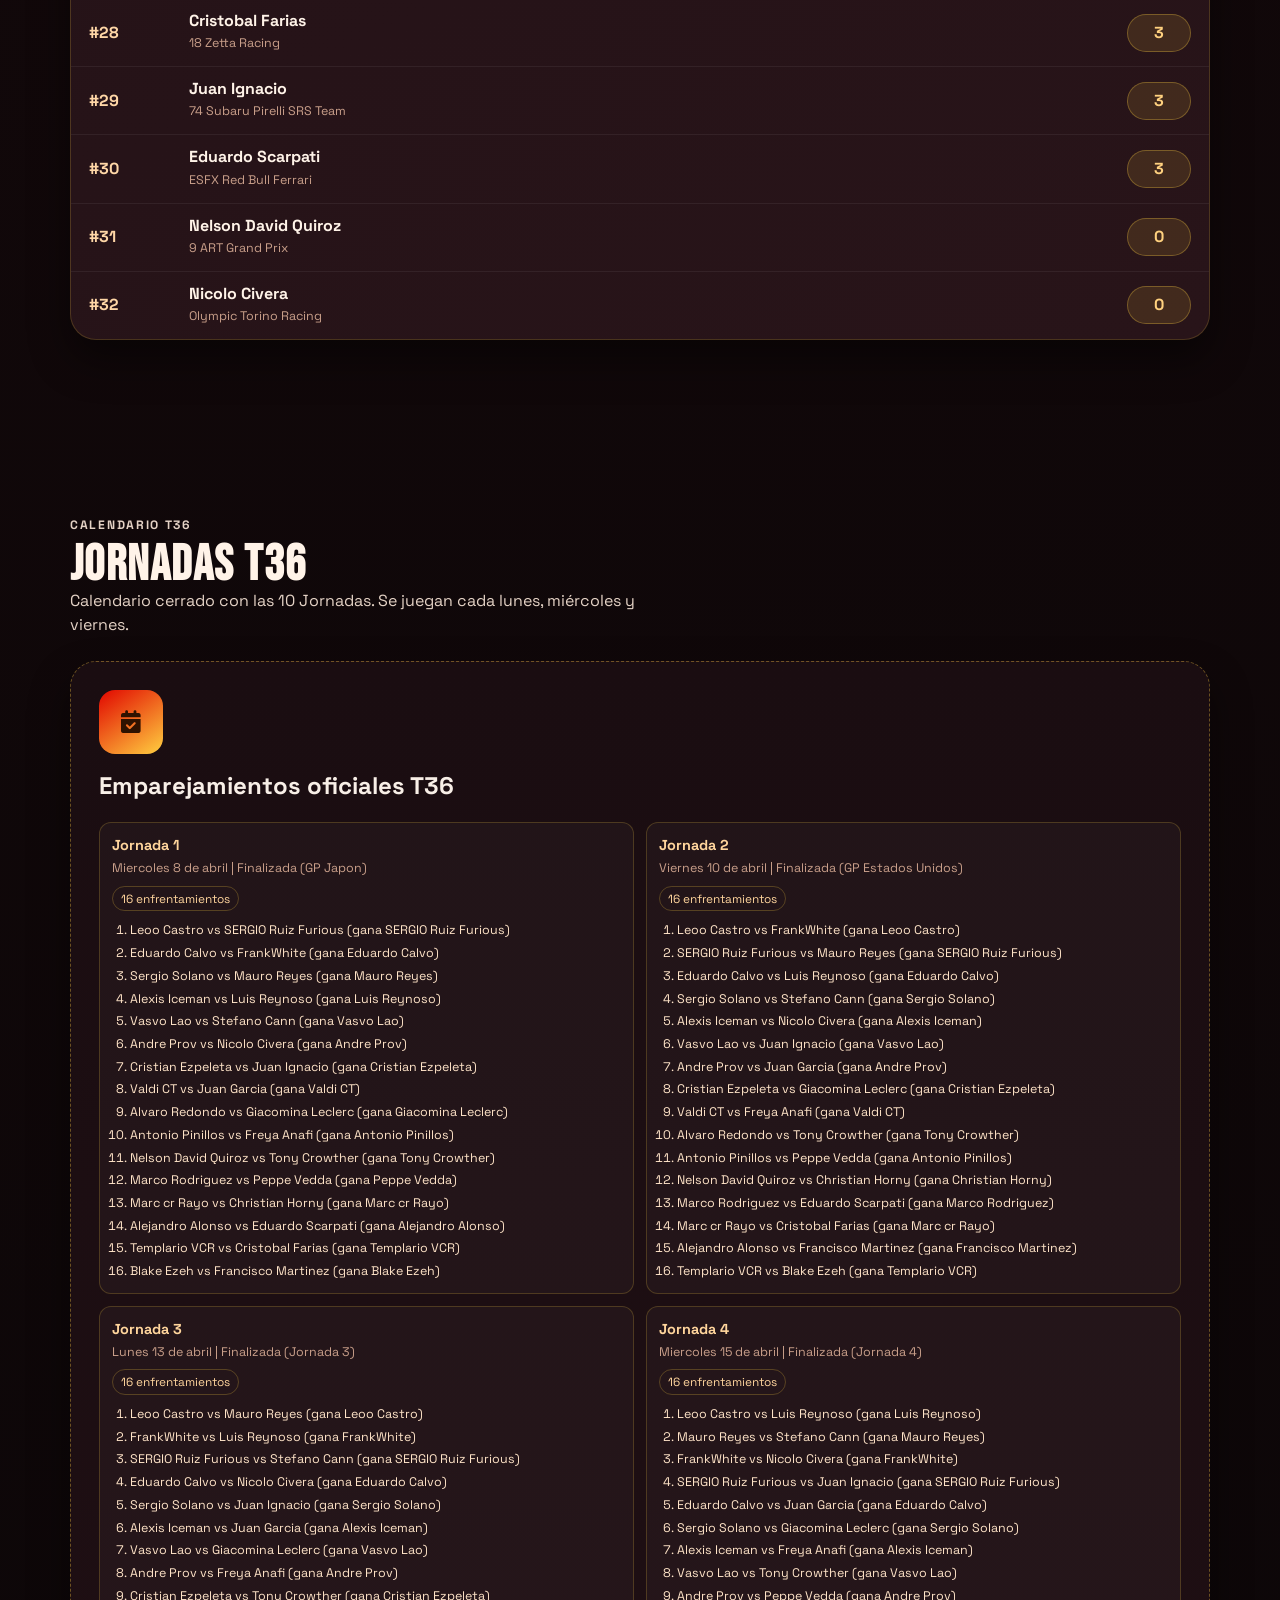
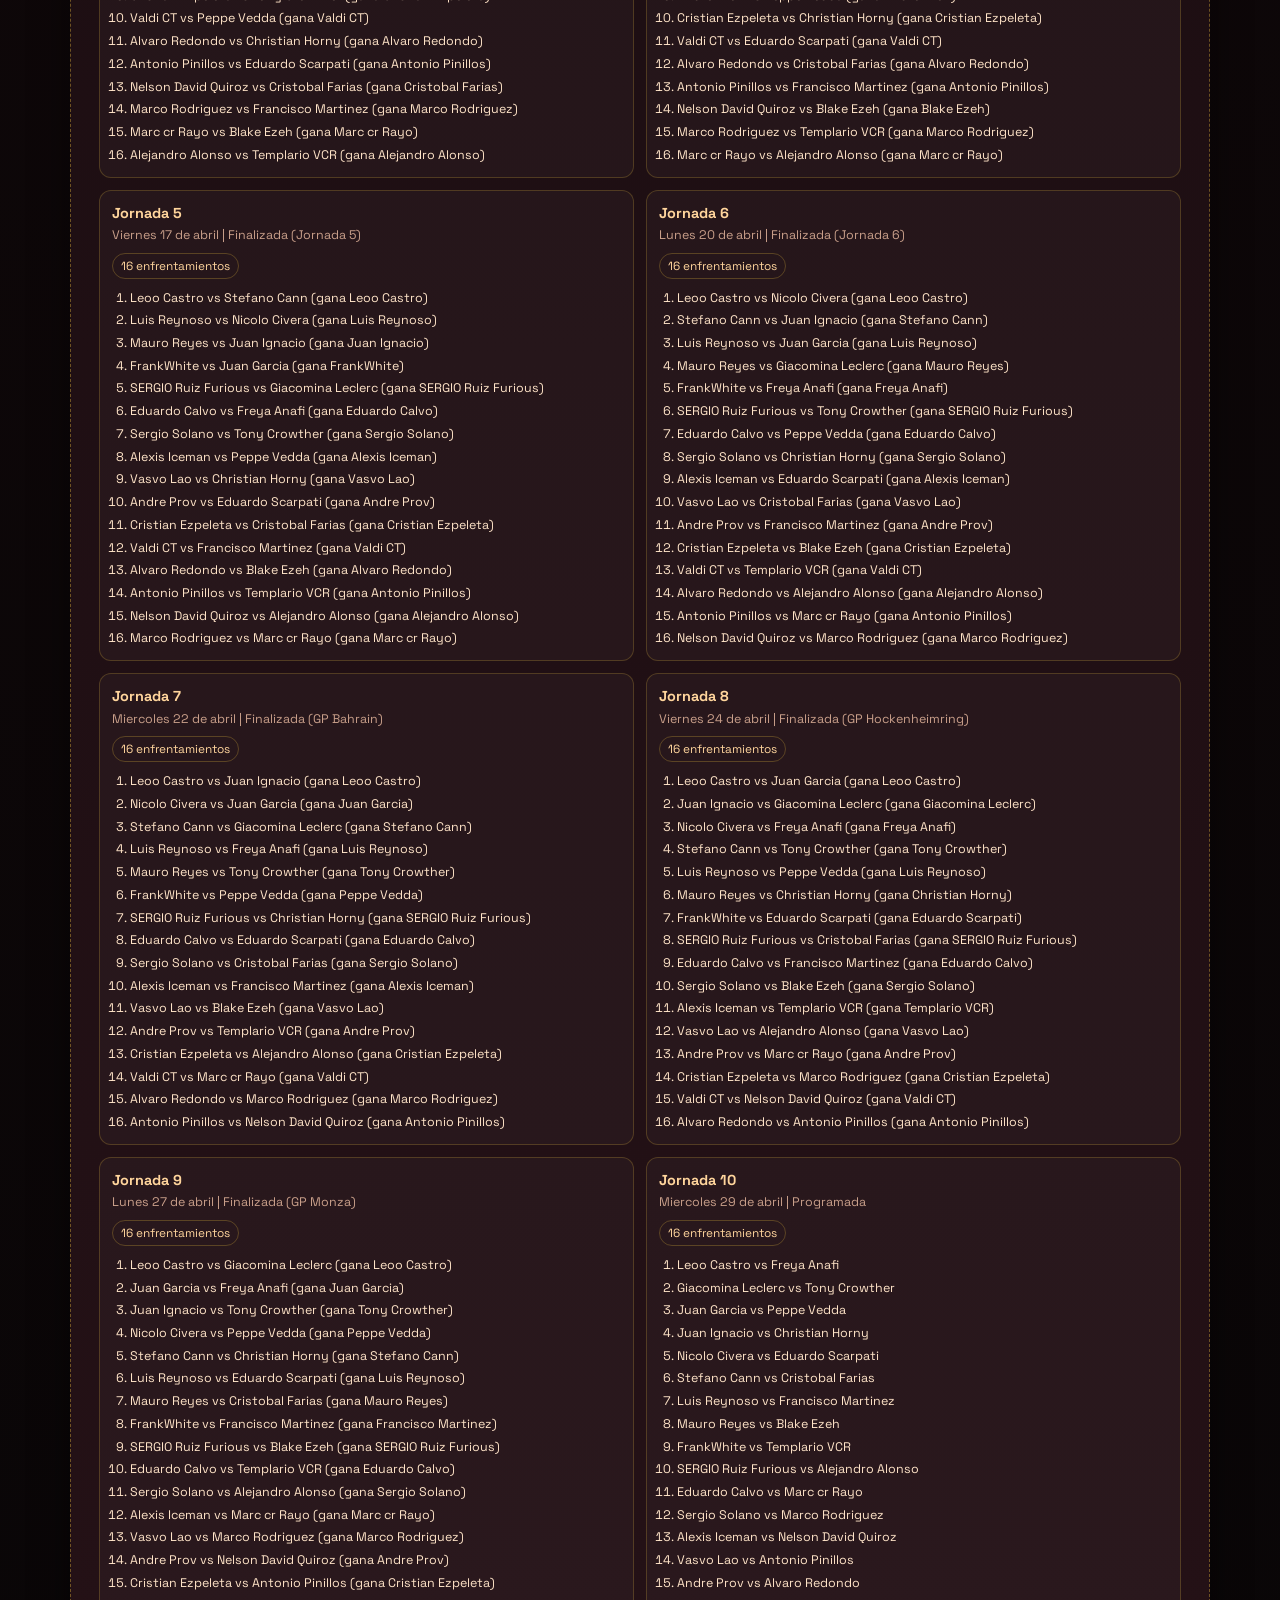
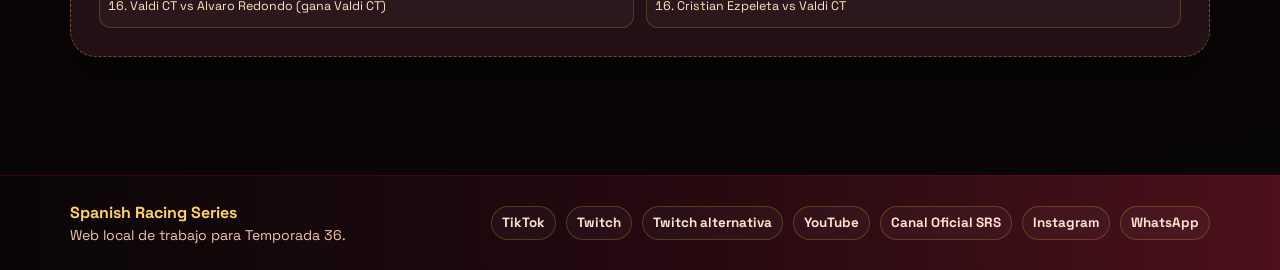
==== commit 6d442cb9: "miercoles 29 de abril, ultima jornada antes de las eliminatorias. Subimos commit con eliminatorias c" ====
--- a/index.html
+++ b/index.html
@@ -33,6 +33,7 @@
                 <!-- <a href="#supercopa">Supercopa T36</a> -->
                 <a href="#clasificacion">Clasificacion T36</a>
                 <a href="#jornadas">Jornadas T36</a>
+                <a href="eliminatorias.html">Eliminatorias T36</a>
             </nav>
 
             <div class="season-chip">T36</div>
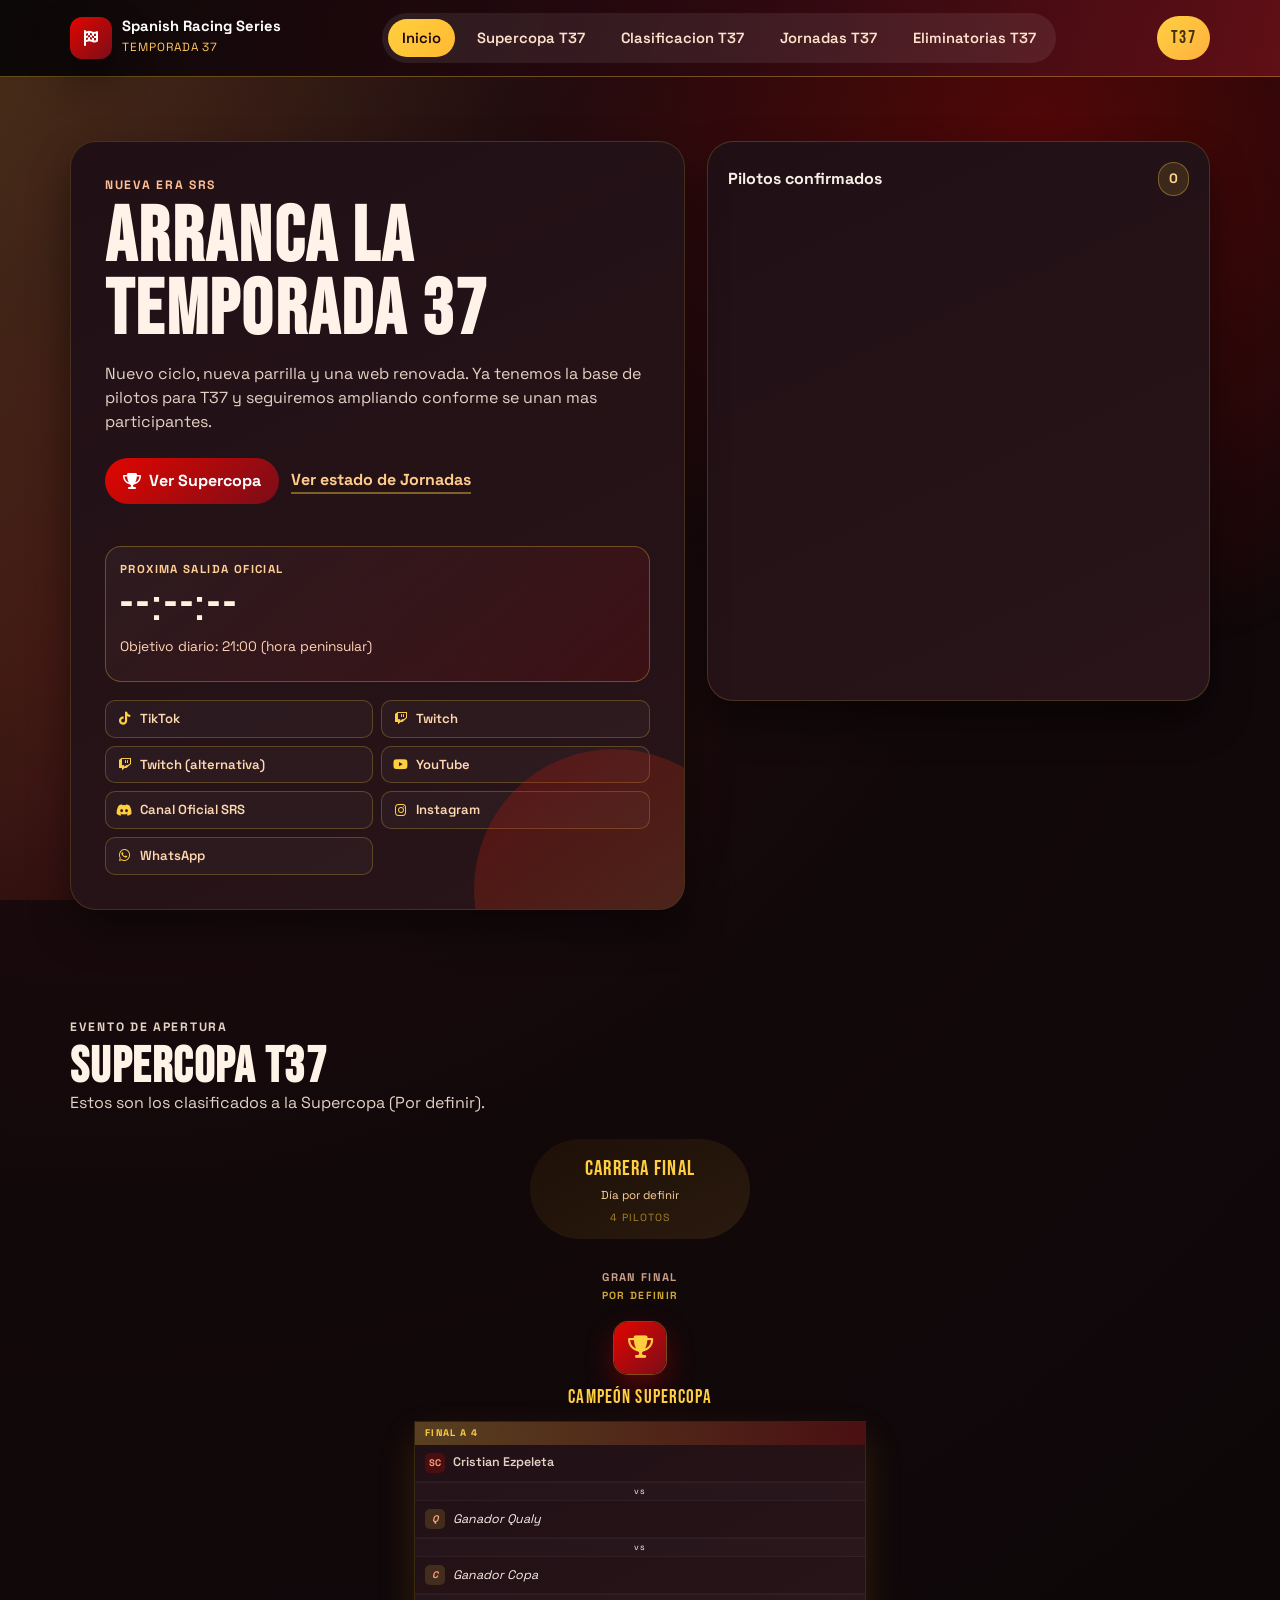
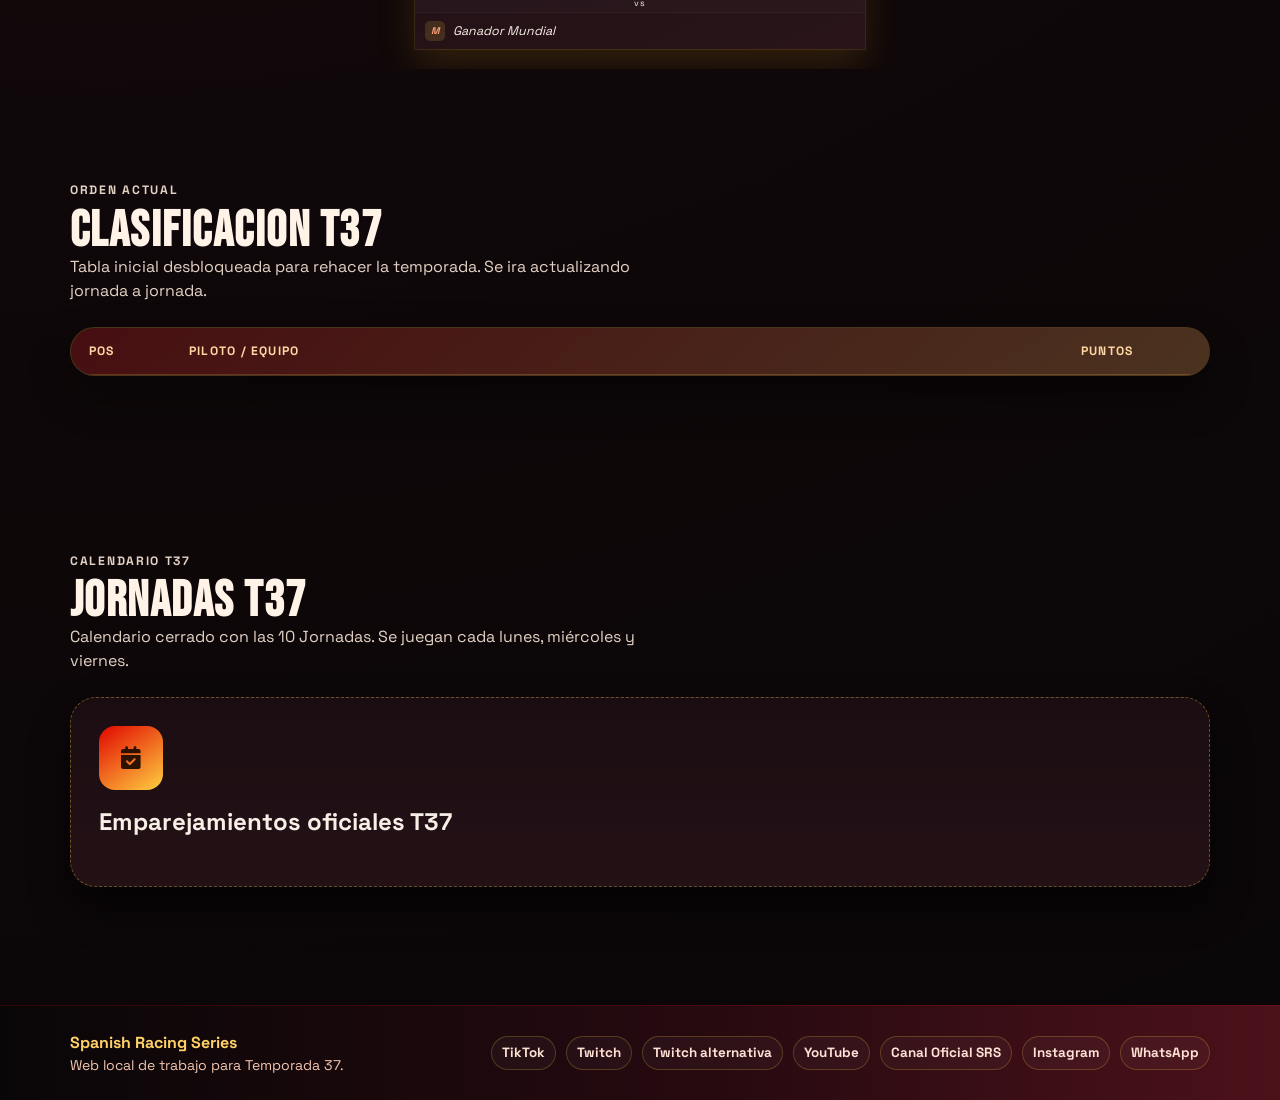
==== commit 5bdafde3: "dejamos la web lista para la SRS37 Co-authored-by: Copilot <copilot@github.com>" ====
--- a/index.html
+++ b/index.html
@@ -4,7 +4,7 @@
 <head>
     <meta charset="UTF-8">
     <meta name="viewport" content="width=device-width, initial-scale=1.0">
-    <title>Spanish Racing Series - Temporada 36</title>
+    <title>Spanish Racing Series - Temporada 37</title>
     <link rel="stylesheet" href="css/styles.css">
     <link rel="preconnect" href="https://fonts.googleapis.com">
     <link rel="preconnect" href="https://fonts.gstatic.com" crossorigin>
@@ -24,19 +24,19 @@
                 <span class="brand-mark"><i class="fas fa-flag-checkered"></i></span>
                 <span class="brand-text">
                     <strong>Spanish Racing Series</strong>
-                    <small>Temporada 36</small>
+                    <small>Temporada 37</small>
                 </span>
             </a>
 
             <nav class="main-nav" aria-label="Principal">
                 <a href="#inicio" class="active">Inicio</a>
-                <!-- <a href="#supercopa">Supercopa T36</a> -->
-                <a href="#clasificacion">Clasificacion T36</a>
-                <a href="#jornadas">Jornadas T36</a>
-                <a href="eliminatorias.html">Eliminatorias T36</a>
+                <a href="#supercopa">Supercopa T37</a>
+                <a href="#clasificacion">Clasificacion T37</a>
+                <a href="#jornadas">Jornadas T37</a>
+                <a href="eliminatorias.html">Eliminatorias T37</a>
             </nav>
 
-            <div class="season-chip">T36</div>
+            <div class="season-chip">T37</div>
         </div>
     </header>
 
@@ -45,16 +45,16 @@
             <div class="container hero-grid">
                 <div class="hero-copy">
                     <p class="hero-kicker">Nueva era SRS</p>
-                    <h1>Arranca la Temporada 36</h1>
+                    <h1>Arranca la Temporada 37</h1>
                     <p class="hero-text">
-                        Nuevo ciclo, nueva parrilla y una web renovada. Ya tenemos la base de pilotos para T36 y
+                        Nuevo ciclo, nueva parrilla y una web renovada. Ya tenemos la base de pilotos para T37 y
                         seguiremos ampliando conforme se unan mas participantes.
                     </p>
                     <div class="hero-cta-row">
-                        <!-- <a class="hero-btn" href="#supercopa">
+                        <a class="hero-btn" href="#supercopa">
                             <i class="fas fa-trophy"></i>
                             Ver Supercopa
-                        </a> -->
+                        </a>
                         <a class="hero-link" href="#jornadas">Ver estado de Jornadas</a>
                     </div>
                     <div class="hero-stats" id="hero-stats"></div>
@@ -109,29 +109,77 @@
                 </aside>
             </div>
         </section>
-<!-- 
-        Seccion Supercopa con los 4 clasificados actuales
+        <!-- Seccion Supercopa con los 4 clasificados actuales -->
         <section id="supercopa" class="section supercopa-section">
             <div class="container">
                 <div class="section-head">
                     <p class="section-kicker">Evento de apertura</p>
-                    <h2>Supercopa T36</h2>
-                    <p>Estos son los 4 clasificados actuales para la Supercopa.</p>
-                </div>
-
-                <div class="supercopa-grid" id="supercopa-grid"></div>
-            </div>
-        </section> -->
+                    <h2>Supercopa T37</h2>
+                    <p>Estos son los clasificados a la Supercopa (Por definir).</p>
+                </div>
+
+                <!-- Phase pills para Supercopa -->
+                <div class="phases" style="margin-bottom: 30px; display: flex; justify-content: center;">
+                    <div class="phase-pill phase-pill--final" style="min-width: 220px;">
+                        <div class="phase-name">Carrera Final</div>
+                        <div class="phase-date">Día por definir</div>
+                        <div class="phase-icon">4 Pilotos</div>
+                    </div>
+                </div>
+
+                <!-- Bracket de Supercopa (Estilo Eliminatorias) -->
+                <div class="bracket-wrap" style="display: flex; justify-content: center;">
+                    <div class="bracket" style="min-width: auto; width: 100%; max-width: 450px;">
+                        
+                        <!-- ===== FINAL SUPERCOPA ===== -->
+                        <div class="col col--final">
+                            <div class="col-label">Gran Final <span>Por definir</span></div>
+                            <div class="final-wrap">
+                                <div class="trophy" aria-hidden="true">
+                                    <i class="fas fa-trophy"></i>
+                                </div>
+                                <div class="final-title">Campeón Supercopa</div>
+                                <div class="match match--final" id="sup-fin-1">
+                                    <div class="match-header match-header--final">Final a 4</div>
+                                    
+                                    <div class="match-slot">
+                                        <span class="slot-seed">SC</span>
+                                        <span class="slot-name">Cristian Ezpeleta</span>
+                                    </div>
+                                    <div class="vs-divider">vs</div>
+                                    <div class="match-slot tbd">
+                                        <span class="slot-seed" style="background: rgba(255,207,64,0.15);">Q</span>
+                                        <span class="slot-name">Ganador Qualy</span>
+                                    </div>
+                                    <div class="vs-divider">vs</div>
+                                    <div class="match-slot tbd">
+                                        <span class="slot-seed" style="background: rgba(255,207,64,0.15);">C</span>
+                                        <span class="slot-name">Ganador Copa</span>
+                                    </div>
+                                    <div class="vs-divider">vs</div>
+                                    <div class="match-slot tbd">
+                                        <span class="slot-seed" style="background: rgba(255,207,64,0.15);">M</span>
+                                        <span class="slot-name">Ganador Mundial</span>
+                                    </div>
+                                </div>
+                            </div>
+                        </div>
+
+                    </div>
+                </div><!-- /.bracket-wrap -->
+
+            </div>
+        </section>
 
         <section id="clasificacion" class="section clasificacion-section">
             <div class="container">
                 <div class="section-head">
                     <p class="section-kicker">Orden actual</p>
-                    <h2>Clasificacion T36</h2>
+                    <h2>Clasificacion T37</h2>
                     <p>Tabla inicial desbloqueada para rehacer la temporada. Se ira actualizando jornada a jornada.</p>
                 </div>
 
-                <div class="clasificacion-wrap" role="region" aria-label="Clasificacion de pilotos T36">
+                <div class="clasificacion-wrap" role="region" aria-label="Clasificacion de pilotos T37">
                     <div class="clasificacion-head">
                         <span>Pos</span>
                         <span>Piloto / Equipo</span>
@@ -145,14 +193,14 @@
         <section id="jornadas" class="section jornadas-section">
             <div class="container">
                 <div class="section-head">
-                    <p class="section-kicker">Calendario T36</p>
-                    <h2>Jornadas T36</h2>
+                    <p class="section-kicker">Calendario T37</p>
+                    <h2>Jornadas T37</h2>
                     <p>Calendario cerrado con las 10 Jornadas. Se juegan cada lunes, miércoles y viernes.</p>
                 </div>
 
                 <article class="jornadas-placeholder">
                     <div class="placeholder-icon"><i class="fas fa-calendar-check"></i></div>
-                    <h3>Emparejamientos oficiales T36</h3>
+                    <h3>Emparejamientos oficiales T37</h3>
                     <div class="jornadas-track" id="jornadas-track"></div>
                 </article>
             </div>
@@ -164,7 +212,7 @@
         <div class="container footer-wrap">
             <div>
                 <strong>Spanish Racing Series</strong>
-                <p>Web local de trabajo para Temporada 36.</p>
+                <p>Web local de trabajo para Temporada 37.</p>
             </div>
             <div class="footer-links">
                 <a href="https://www.tiktok.com/@calvo.plan?_r=1&_t=ZN-93aEsFGNWVi" target="_blank"
--- a/css/styles.css
+++ b/css/styles.css
@@ -848,3 +848,282 @@
         padding: 18px 0;
     }
 }
+/* ===== PHASE PILLS ===== */
+.phases {
+    display: grid;
+    grid-template-columns: repeat(4, 1fr);
+    gap: 12px;
+    margin-bottom: 36px;
+}
+
+.phase-pill {
+    text-align: center;
+    padding: 14px 10px;
+    border-radius: 999px;
+    border: 1px solid var(--border);
+    background: linear-gradient(155deg, var(--card-900), var(--card-850));
+    transition: var(--transition);
+}
+
+.phase-pill:hover {
+    border-color: var(--border-bright);
+    transform: translateY(-2px);
+    box-shadow: 0 8px 24px rgba(0,0,0,0.3);
+}
+
+.phase-pill--final {
+    border-color: rgba(255, 207, 64, 0.5);
+    background: linear-gradient(155deg, #1e1008, #2a1a0e);
+}
+
+.phase-pill .phase-name {
+    font-family: 'Bebas Neue', sans-serif;
+    font-size: 1.1rem;
+    letter-spacing: 0.06em;
+    color: var(--gold-500);
+}
+
+.phase-pill--final .phase-name {
+    font-size: 1.3rem;
+}
+
+.phase-pill .phase-date {
+    font-size: 0.72rem;
+    color: var(--ink-700);
+    margin-top: 3px;
+}
+
+.phase-pill--final .phase-date {
+    color: #ffd59c;
+}
+
+.phase-pill .phase-icon {
+    font-size: 0.65rem;
+    letter-spacing: 0.1em;
+    text-transform: uppercase;
+    color: var(--ink-600);
+    margin-top: 5px;
+}
+
+.phase-pill--final .phase-icon {
+    color: rgba(255, 207, 64, 0.6);
+}
+
+/* ===== BRACKET WRAP ===== */
+.bracket-wrap {
+    overflow-x: auto;
+    padding-bottom: 12px;
+}
+
+.bracket {
+    display: flex;
+    align-items: stretch;
+    min-width: 860px;
+    gap: 0;
+}
+
+/* ===== COL LABELS ===== */
+.col-label {
+    font-size: 0.7rem;
+    text-transform: uppercase;
+    letter-spacing: 0.12em;
+    color: var(--ink-700);
+    font-weight: 700;
+    text-align: center;
+    margin-bottom: 10px;
+    padding: 0 4px;
+}
+
+.col-label span {
+    display: block;
+    color: var(--gold-500);
+    font-size: 0.65rem;
+    margin-top: 2px;
+    opacity: 0.8;
+}
+
+/* ===== COLUMNS ===== */
+.col {
+    display: flex;
+    flex-direction: column;
+    flex: 1;
+    min-width: 0;
+}
+
+.col--octavos { flex: 1.6; }
+.col--cuartos { flex: 1.3; }
+.col--semis   { flex: 1.2; }
+.col--final   { flex: 1; }
+
+.match-group {
+    display: flex;
+    flex-direction: column;
+    flex: 1;
+    justify-content: space-around;
+    gap: 6px;
+}
+
+/* ===== CONNECTOR COLUMNS ===== */
+.connector-col {
+    width: 28px;
+    flex-shrink: 0;
+    position: relative;
+}
+
+/* ===== MATCH CARD ===== */
+.match {
+    border-radius: var(--radius-sm);
+    overflow: hidden;
+    border: 1px solid var(--border);
+    background: linear-gradient(155deg, var(--card-900), var(--card-850));
+    transition: var(--transition);
+}
+
+.match:hover {
+    border-color: rgba(255, 207, 64, 0.45);
+    box-shadow: 0 8px 24px rgba(0, 0, 0, 0.4);
+    transform: translateY(-1px);
+}
+
+.match-header {
+    background: linear-gradient(90deg, rgba(225, 6, 0, 0.18), rgba(255, 207, 64, 0.1));
+    border-bottom: 1px solid var(--border);
+    padding: 4px 10px;
+    font-size: 0.6rem;
+    letter-spacing: 0.14em;
+    text-transform: uppercase;
+    color: var(--gold-500);
+    font-weight: 700;
+}
+
+.match-header--final {
+    background: linear-gradient(90deg, rgba(255, 207, 64, 0.25), rgba(225, 6, 0, 0.2));
+}
+
+.match-slot {
+    display: flex;
+    align-items: center;
+    gap: 8px;
+    padding: 8px 10px;
+    font-size: 0.78rem;
+    font-weight: 600;
+    color: var(--ink-800);
+    border-bottom: 1px solid rgba(255, 255, 255, 0.04);
+    min-height: 34px;
+    transition: background 0.15s;
+}
+
+.match-slot:last-child { border-bottom: none; }
+.match-slot.tbd { color: var(--ink-600); font-style: italic; font-weight: 400; }
+
+/* Cuando el slot tiene ganador definido */
+.match-slot.winner {
+    color: #fff3e8;
+    font-style: normal;
+    font-weight: 700;
+    background: rgba(255, 207, 64, 0.06);
+}
+
+.slot-seed {
+    width: 20px;
+    height: 20px;
+    border-radius: 5px;
+    background: rgba(225, 6, 0, 0.22);
+    display: grid;
+    place-items: center;
+    font-size: 0.6rem;
+    font-weight: 700;
+    color: #ffa07a;
+    flex-shrink: 0;
+}
+
+.match-slot.winner .slot-seed {
+    background: rgba(255, 207, 64, 0.2);
+    color: var(--gold-500);
+}
+
+.slot-name {
+    flex: 1;
+    overflow: hidden;
+    text-overflow: ellipsis;
+    white-space: nowrap;
+}
+
+.vs-divider {
+    text-align: center;
+    font-size: 0.55rem;
+    letter-spacing: 0.14em;
+    color: var(--ink-600);
+    padding: 2px 0;
+    background: rgba(255, 255, 255, 0.015);
+    border-top: 1px solid rgba(255, 255, 255, 0.04);
+    border-bottom: 1px solid rgba(255, 255, 255, 0.04);
+}
+
+/* ===== FINAL ===== */
+.final-wrap {
+    display: flex;
+    flex-direction: column;
+    align-items: center;
+    justify-content: center;
+    gap: 10px;
+    flex: 1;
+    padding: 8px 0;
+}
+
+.trophy {
+    width: 52px;
+    height: 52px;
+    border-radius: 14px;
+    background: linear-gradient(135deg, var(--red-500), #7b0d18);
+    display: grid;
+    place-items: center;
+    box-shadow: 0 0 0 1px rgba(255, 207, 64, 0.35), 0 12px 28px rgba(225, 6, 0, 0.35);
+    font-size: 1.4rem;
+    color: var(--gold-500);
+}
+
+.final-title {
+    font-family: 'Bebas Neue', sans-serif;
+    font-size: 1.2rem;
+    letter-spacing: 0.06em;
+    color: var(--gold-500);
+    text-align: center;
+}
+
+.match--final {
+    width: 100%;
+    border-color: rgba(255, 207, 64, 0.55);
+    box-shadow:
+        0 0 0 1px rgba(255, 207, 64, 0.12),
+        0 16px 36px rgba(255, 176, 32, 0.15);
+    animation: finalpulse 2.6s ease-in-out infinite;
+}
+
+@keyframes finalpulse {
+    0%, 100% {
+        box-shadow: 0 0 0 1px rgba(255,207,64,0.12), 0 16px 36px rgba(255,176,32,0.12);
+    }
+    50% {
+        box-shadow: 0 0 0 1px rgba(255,207,64,0.3), 0 20px 44px rgba(255,176,32,0.22);
+    }
+}
+
+@media (prefers-reduced-motion: reduce) {
+    .match--final { animation: none; }
+}
+
+/* ===== CONNECTORS (SVG dibujados por JS) ===== */
+.connector-col svg {
+    width: 100%;
+    height: 100%;
+    overflow: visible;
+}
+
+@media (max-width: 980px) {
+    .phases { grid-template-columns: repeat(2, 1fr); }
+}
+
+@media (max-width: 640px) {
+    .phases { grid-template-columns: repeat(2, 1fr); gap: 8px; }
+}
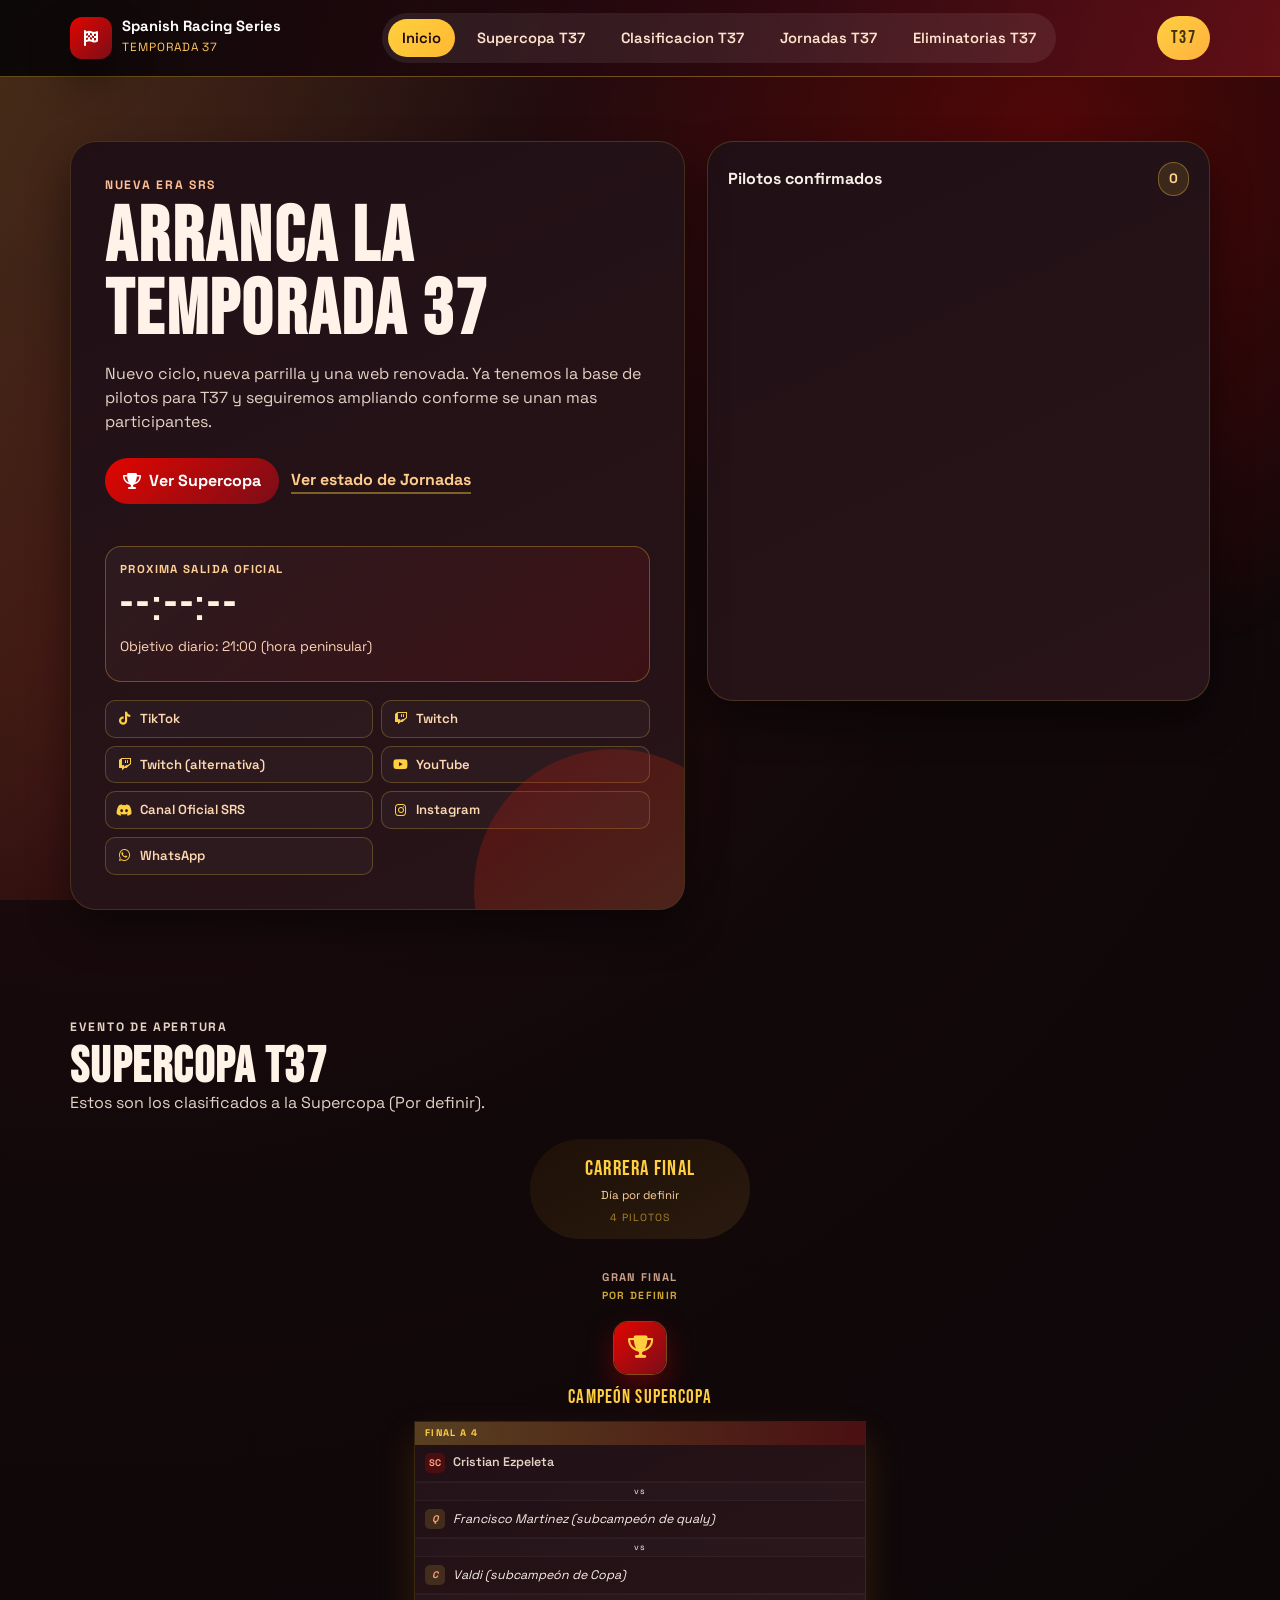
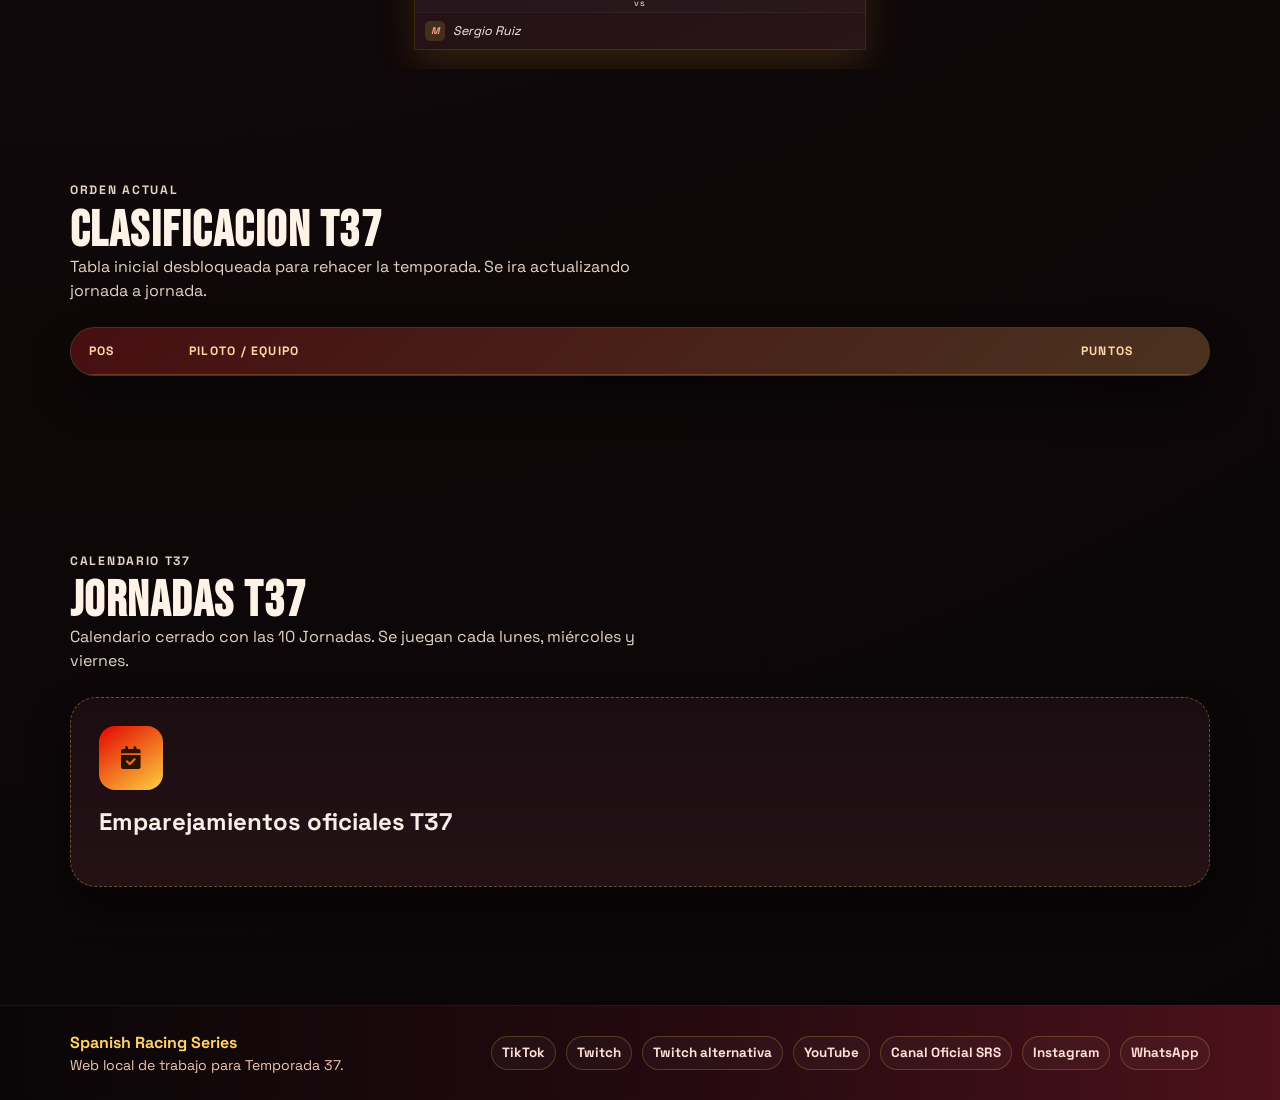
==== commit 77cd6e6c: "empezamos nueva season, T37" ====
--- a/index.html
+++ b/index.html
@@ -149,17 +149,17 @@
                                     <div class="vs-divider">vs</div>
                                     <div class="match-slot tbd">
                                         <span class="slot-seed" style="background: rgba(255,207,64,0.15);">Q</span>
-                                        <span class="slot-name">Ganador Qualy</span>
+                                        <span class="slot-name">Francisco Martinez (subcampeón de qualy)</span>
                                     </div>
                                     <div class="vs-divider">vs</div>
                                     <div class="match-slot tbd">
                                         <span class="slot-seed" style="background: rgba(255,207,64,0.15);">C</span>
-                                        <span class="slot-name">Ganador Copa</span>
+                                        <span class="slot-name">Valdi (subcampeón de Copa)</span>
                                     </div>
                                     <div class="vs-divider">vs</div>
                                     <div class="match-slot tbd">
                                         <span class="slot-seed" style="background: rgba(255,207,64,0.15);">M</span>
-                                        <span class="slot-name">Ganador Mundial</span>
+                                        <span class="slot-name">Sergio Ruiz</span>
                                     </div>
                                 </div>
                             </div>
@@ -231,8 +231,9 @@
         </div>
     </footer>
 
-    <script src="js/data.js"></script>
+    <script src="js/data."></script>
     <script src="js/app.js"></script>
+    <script src="js/eliminatorias.js"></script>
 </body>
 
 </html>
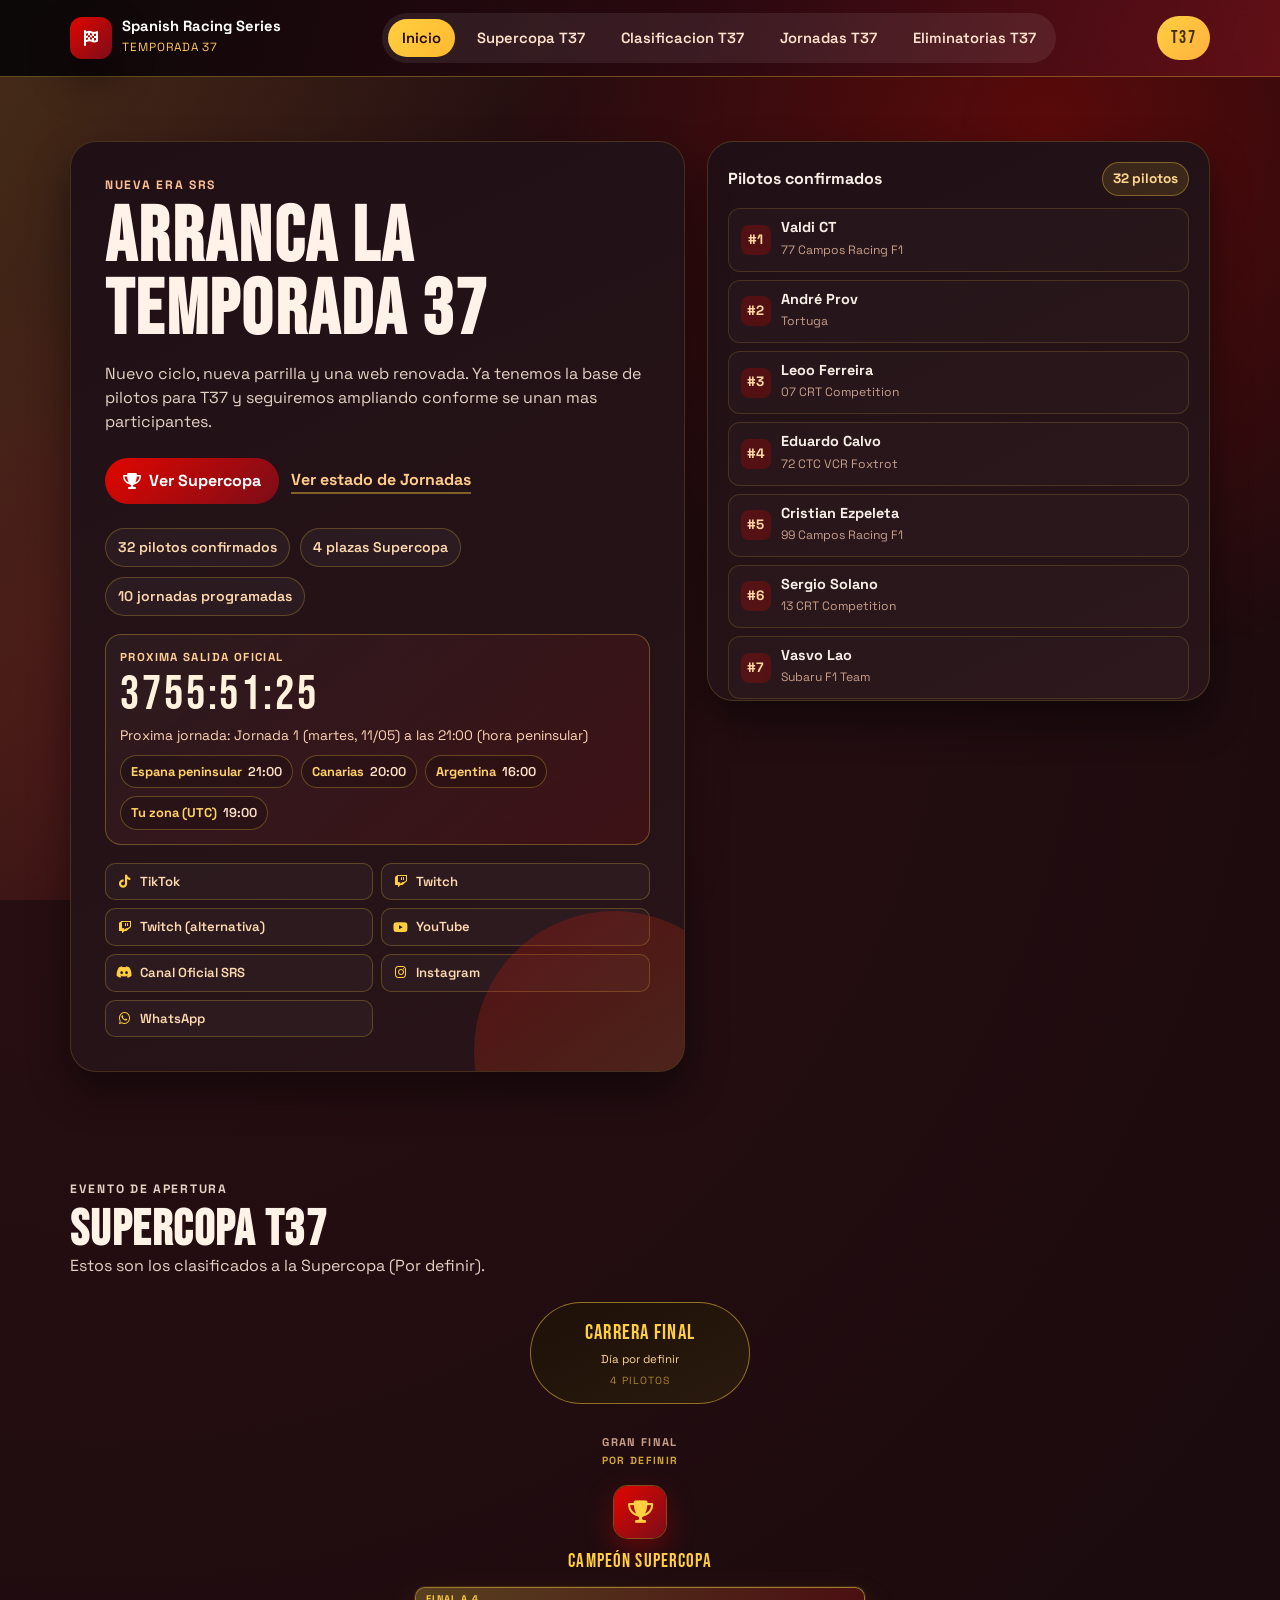
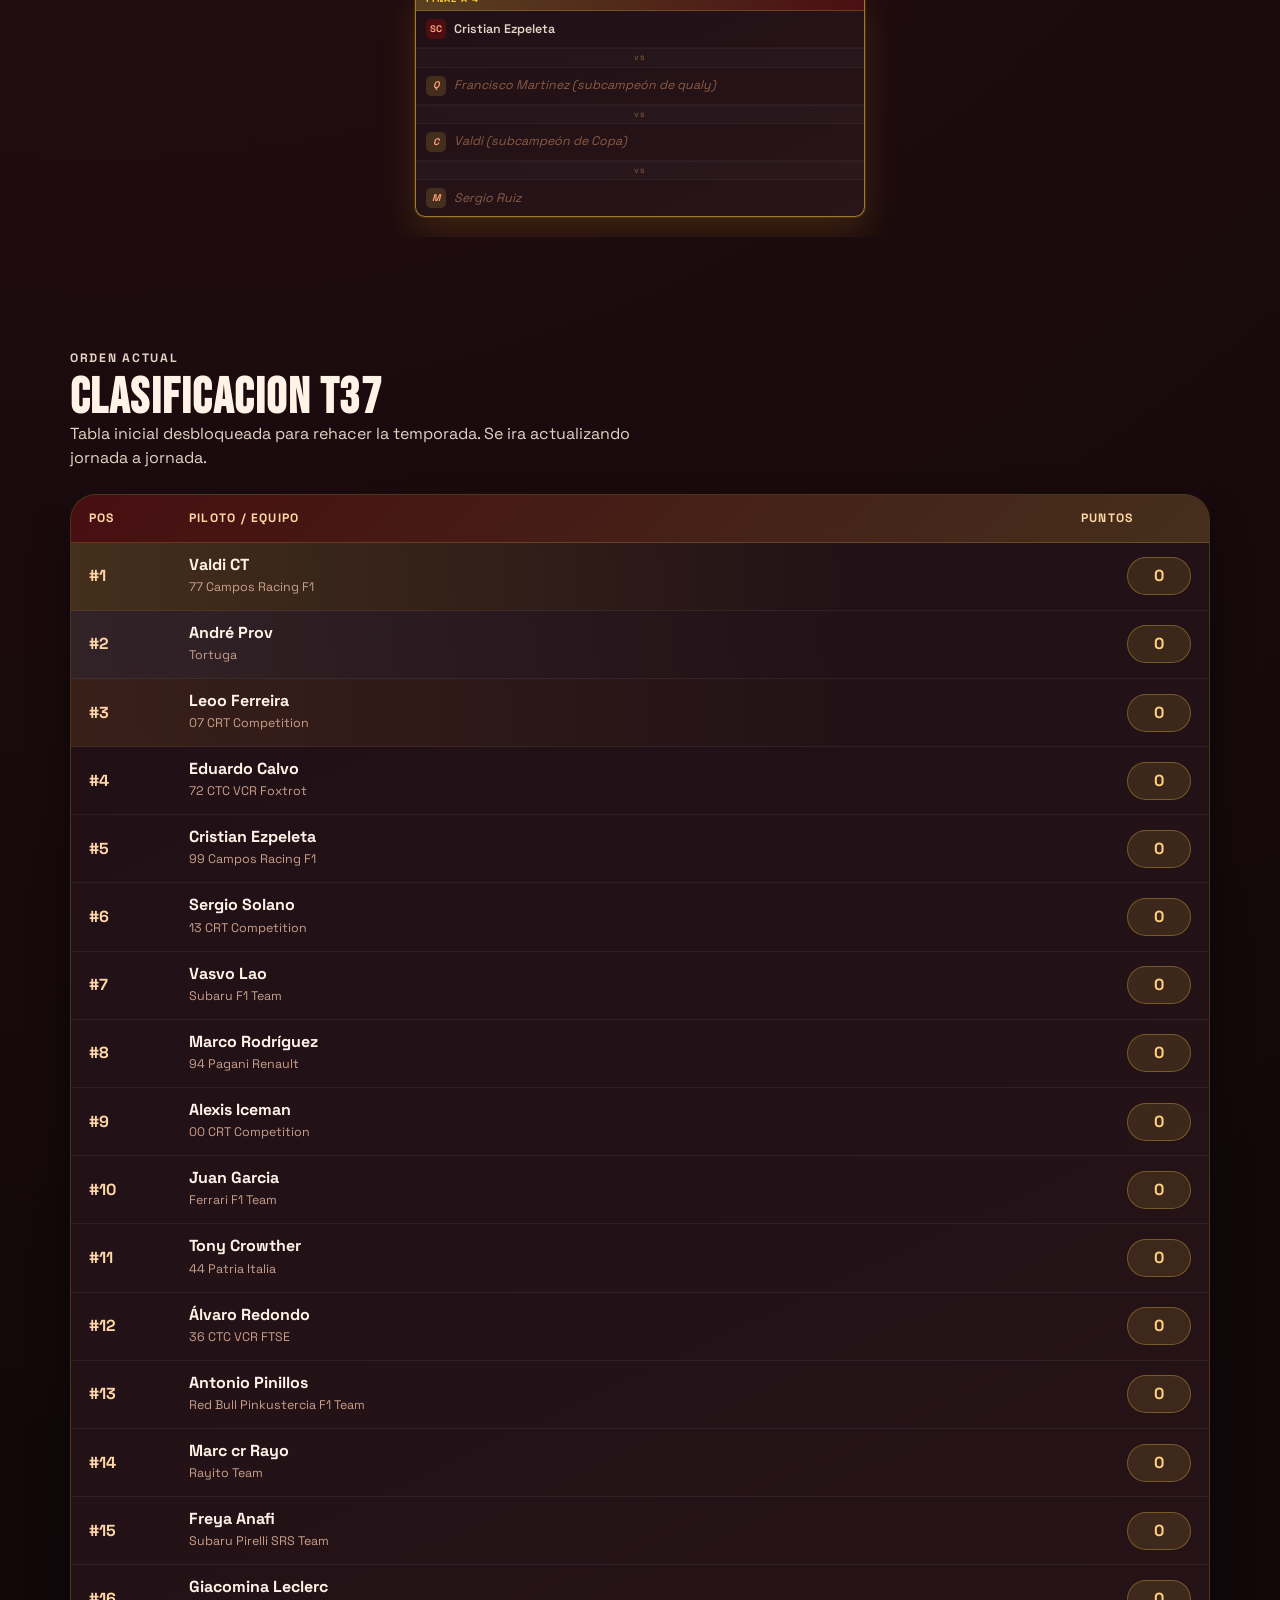
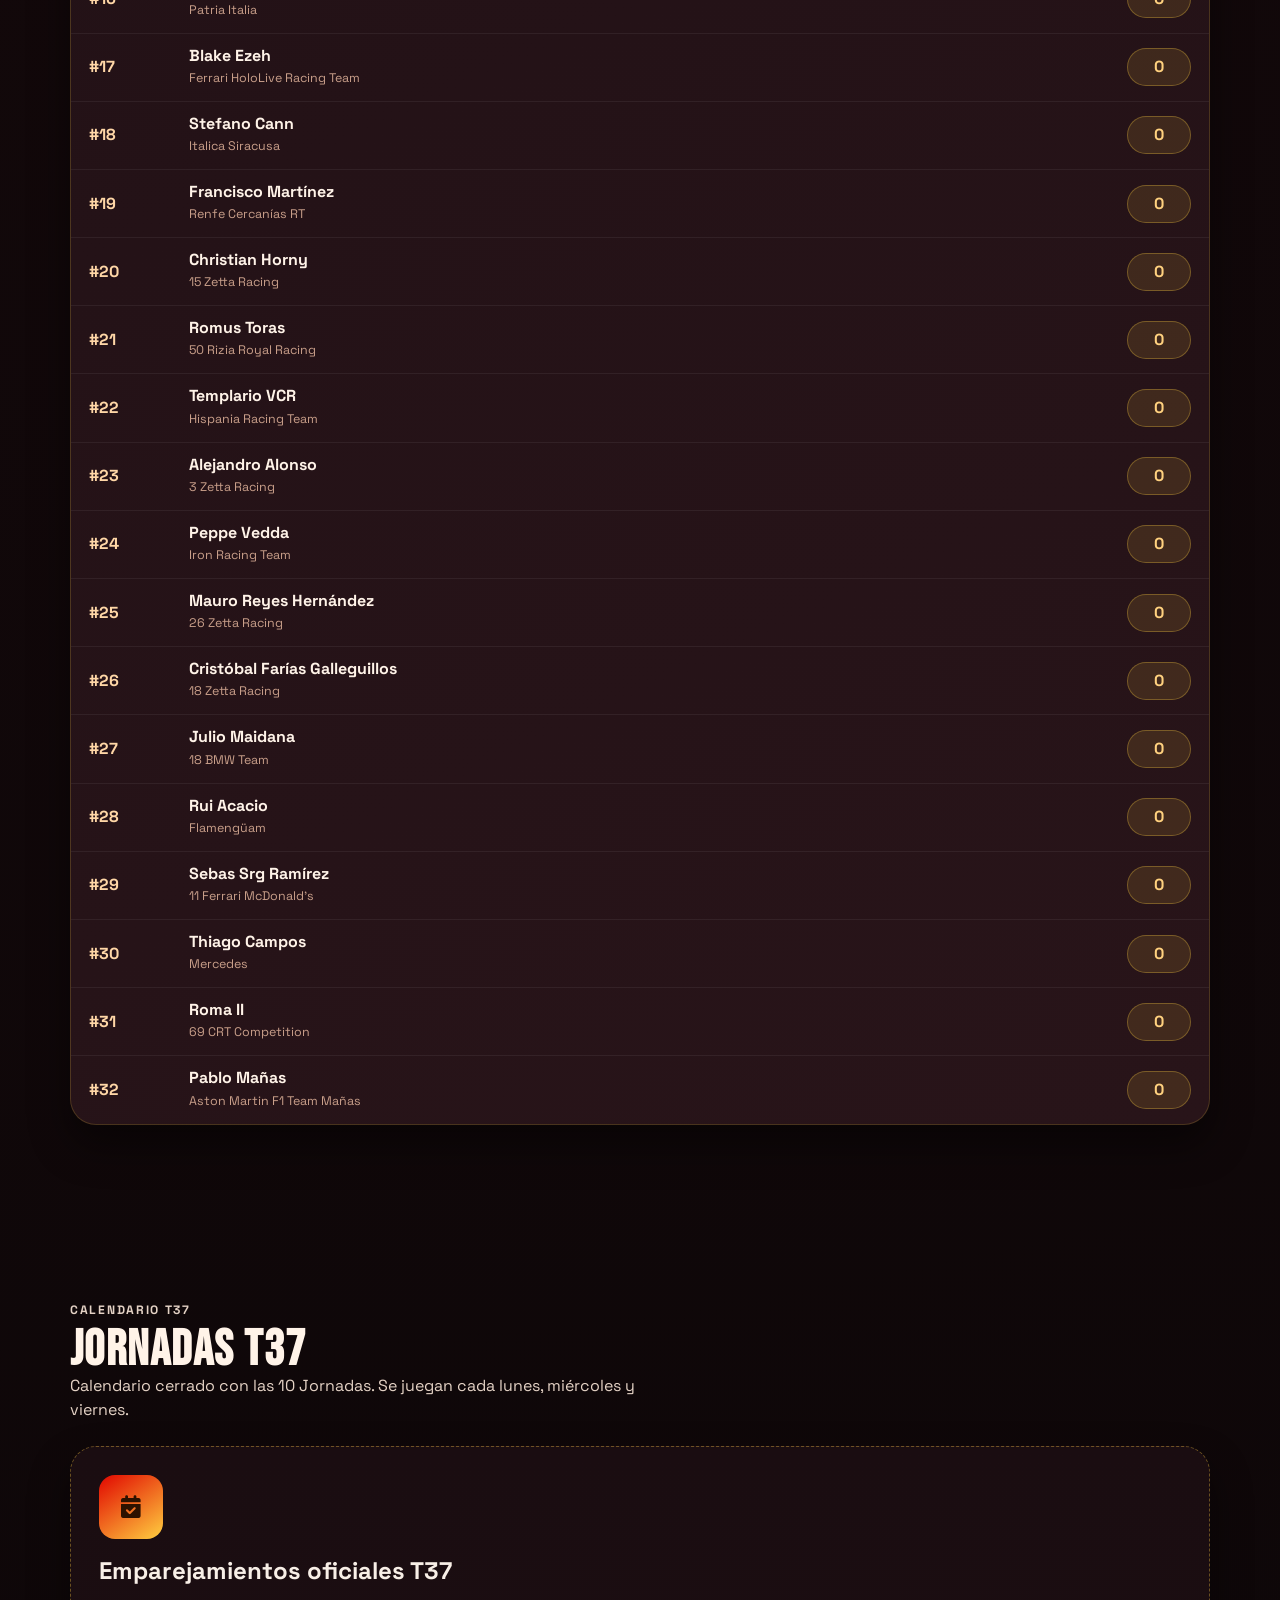
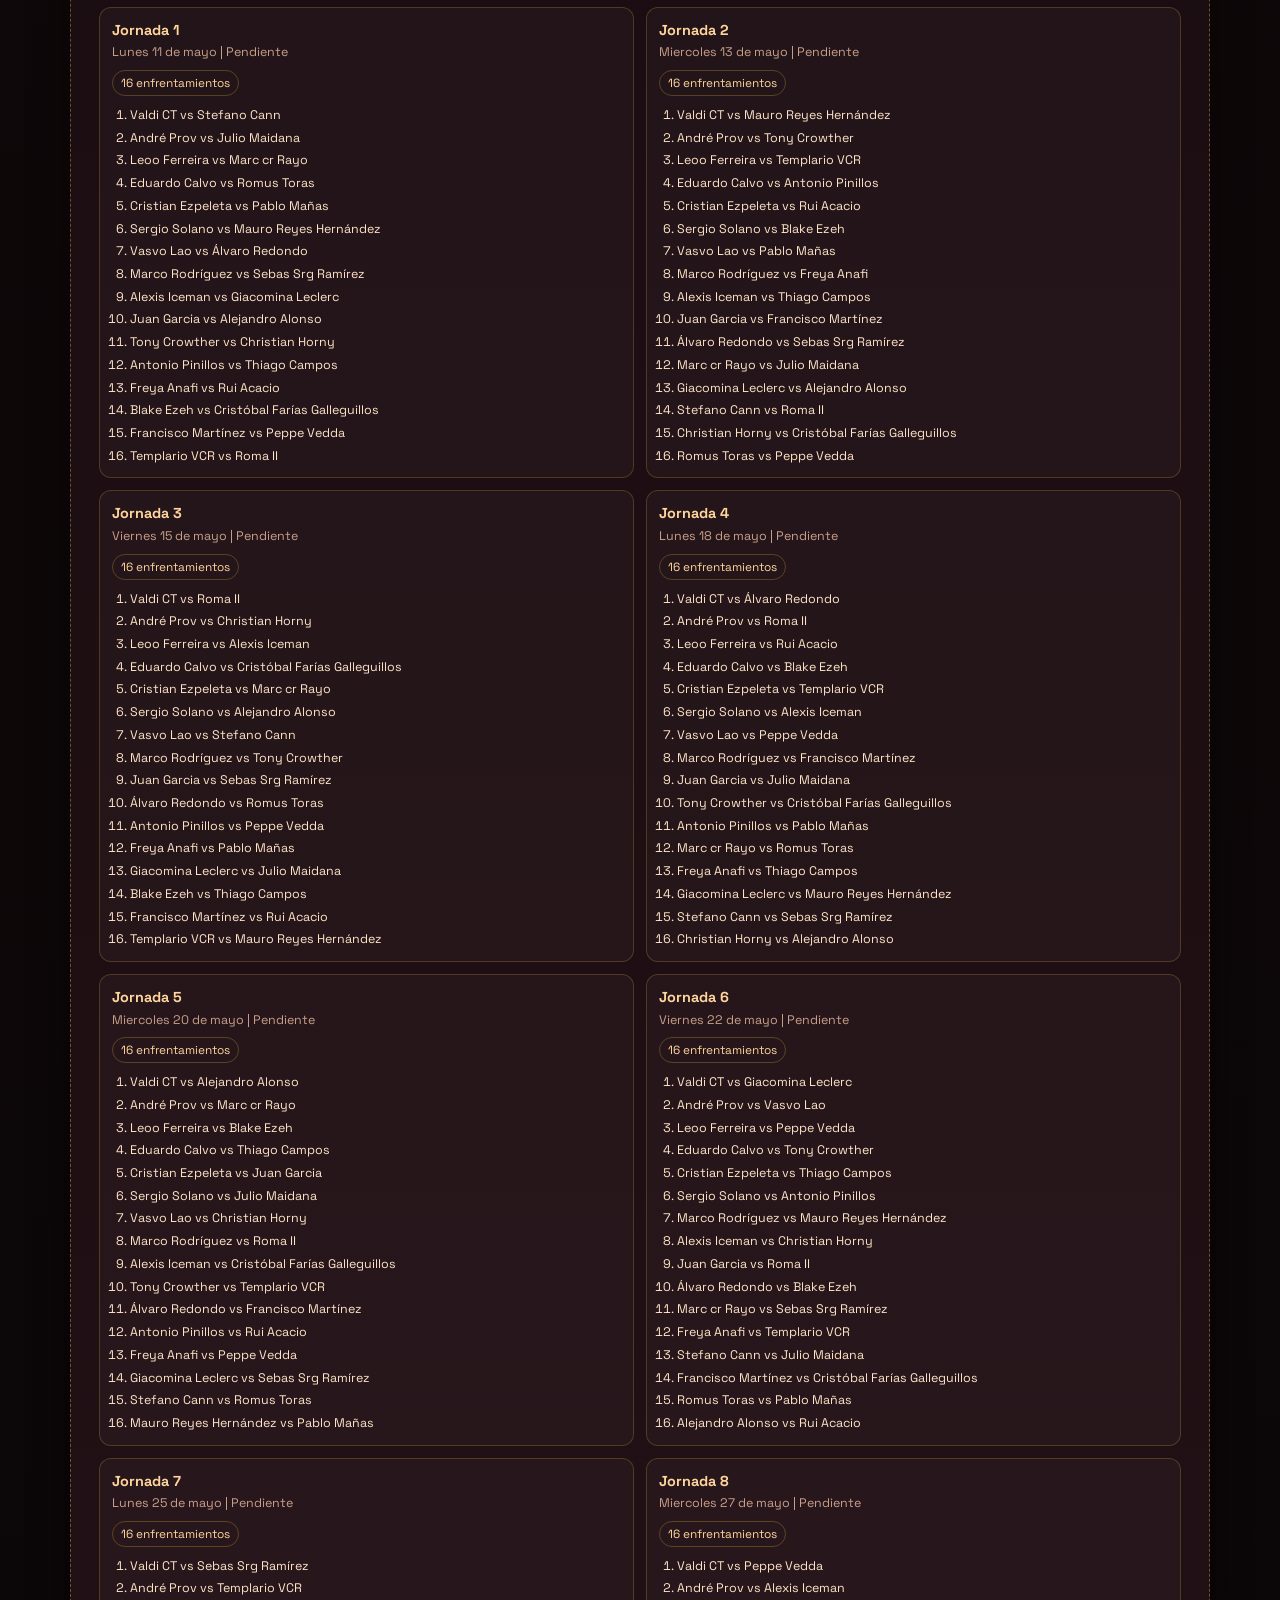
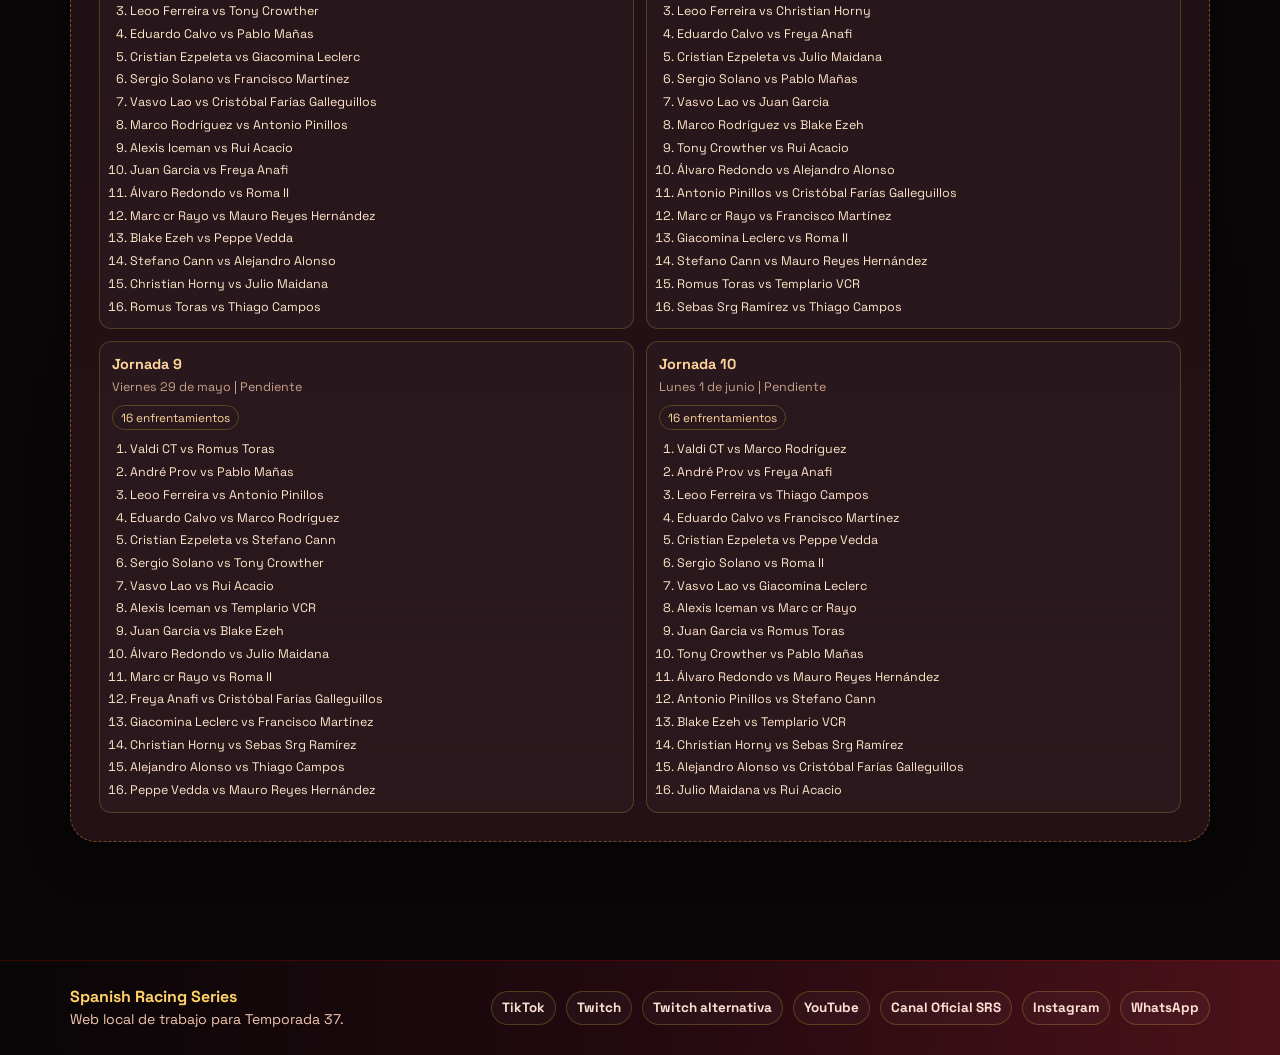
==== commit b4553d2e: "subimos los cambios arreglados sobre las 10 jornadas" ====
--- a/index.html
+++ b/index.html
@@ -109,6 +109,7 @@
                 </aside>
             </div>
         </section>
+
         <!-- Seccion Supercopa con los 4 clasificados actuales -->
         <section id="supercopa" class="section supercopa-section">
             <div class="container">
@@ -118,7 +119,7 @@
                     <p>Estos son los clasificados a la Supercopa (Por definir).</p>
                 </div>
 
-                <!-- Phase pills para Supercopa -->
+                <!-- Phase pill para Supercopa -->
                 <div class="phases" style="margin-bottom: 30px; display: flex; justify-content: center;">
                     <div class="phase-pill phase-pill--final" style="min-width: 220px;">
                         <div class="phase-name">Carrera Final</div>
@@ -127,11 +128,9 @@
                     </div>
                 </div>
 
-                <!-- Bracket de Supercopa (Estilo Eliminatorias) -->
+                <!-- Bracket de Supercopa -->
                 <div class="bracket-wrap" style="display: flex; justify-content: center;">
                     <div class="bracket" style="min-width: auto; width: 100%; max-width: 450px;">
-                        
-                        <!-- ===== FINAL SUPERCOPA ===== -->
                         <div class="col col--final">
                             <div class="col-label">Gran Final <span>Por definir</span></div>
                             <div class="final-wrap">
@@ -141,7 +140,6 @@
                                 <div class="final-title">Campeón Supercopa</div>
                                 <div class="match match--final" id="sup-fin-1">
                                     <div class="match-header match-header--final">Final a 4</div>
-                                    
                                     <div class="match-slot">
                                         <span class="slot-seed">SC</span>
                                         <span class="slot-name">Cristian Ezpeleta</span>
@@ -164,10 +162,8 @@
                                 </div>
                             </div>
                         </div>
-
-                    </div>
-                </div><!-- /.bracket-wrap -->
-
+                    </div>
+                </div>
             </div>
         </section>
 
@@ -231,9 +227,10 @@
         </div>
     </footer>
 
-    <script src="js/data."></script>
+    <!-- CORRECCIÓN: era "js/data." (sin extensión), corregido a "js/data.js" -->
+    <!-- CORRECCIÓN: eliminado js/eliminatorias.js que no se usa en esta página -->
+    <script src="js/data.js"></script>
     <script src="js/app.js"></script>
-    <script src="js/eliminatorias.js"></script>
 </body>
 
 </html>
--- a/css/styles.css
+++ b/css/styles.css
@@ -2,6 +2,8 @@
     --ink-900: #f8efe7;
     --ink-800: #e4d2c5;
     --ink-700: #c99f8a;
+    /* CORRECCIÓN: --ink-600 faltaba y se usa en bracket/phase styles */
+    --ink-600: #8a5c44;
     --bg-950: #090607;
     --bg-900: #13090b;
     --bg-850: #1b0d11;
@@ -17,7 +19,12 @@
     --shadow-strong: 0 24px 70px rgba(0, 0, 0, 0.6);
     --radius-xl: 26px;
     --radius-md: 14px;
+    /* CORRECCIÓN: --radius-sm faltaba y se usa en .match */
+    --radius-sm: 10px;
     --transition: all 0.25s ease;
+    /* CORRECCIÓN: --border y --border-bright faltaban y se usan en phase pills y bracket */
+    --border: rgba(255, 207, 64, 0.22);
+    --border-bright: rgba(255, 207, 64, 0.6);
 }
 
 * {
@@ -502,6 +509,7 @@
 }
 
 @keyframes winnerPulse {
+
     0%,
     100% {
         transform: translateY(0);
@@ -536,6 +544,7 @@
 }
 
 @media (prefers-reduced-motion: reduce) {
+
     .supercopa-card.is-supercopa-winner,
     .supercopa-card.is-supercopa-winner::after {
         animation: none;
@@ -755,99 +764,6 @@
     background: rgba(255, 207, 64, 0.12);
 }
 
-@media (max-width: 980px) {
-    .header-wrap {
-        grid-template-columns: 1fr;
-        padding: 12px 0;
-    }
-
-    .main-nav {
-        justify-self: start;
-    }
-
-    .season-chip {
-        justify-self: start;
-    }
-
-    .hero-grid {
-        grid-template-columns: 1fr;
-    }
-
-    .supercopa-grid {
-        grid-template-columns: 1fr;
-    }
-
-    .jornadas-track {
-        grid-template-columns: 1fr;
-    }
-
-    .clasificacion-head,
-    .clasificacion-row {
-        grid-template-columns: 72px 1fr 90px;
-    }
-
-    .official-links {
-        grid-template-columns: 1fr;
-    }
-
-    .countdown-zone {
-        width: 100%;
-        justify-content: space-between;
-    }
-}
-
-@media (max-width: 640px) {
-    .section {
-        padding: 70px 0;
-    }
-
-    .hero-copy,
-    .hero-panel,
-    .supercopa-grid article,
-    .jornadas-placeholder {
-        border-radius: 18px;
-    }
-
-    .hero-copy {
-        padding: 24px;
-    }
-
-    .hero h1 {
-        font-size: clamp(2.1rem, 11vw, 3rem);
-    }
-
-    .jornadas-track {
-        grid-template-columns: 1fr;
-    }
-
-    .clasificacion-head {
-        display: none;
-    }
-
-    .clasificacion-row {
-        grid-template-columns: 58px 1fr auto;
-        padding: 12px 12px;
-    }
-
-    .row-pos {
-        font-size: 0.88rem;
-    }
-
-    .row-driver strong {
-        font-size: 0.92rem;
-    }
-
-    .row-points {
-        min-width: 52px;
-        padding: 5px 8px;
-    }
-
-    .footer-wrap {
-        flex-direction: column;
-        align-items: flex-start;
-        padding: 18px 0;
-    }
-}
 /* ===== PHASE PILLS ===== */
 .phases {
     display: grid;
@@ -868,7 +784,7 @@
 .phase-pill:hover {
     border-color: var(--border-bright);
     transform: translateY(-2px);
-    box-shadow: 0 8px 24px rgba(0,0,0,0.3);
+    box-shadow: 0 8px 24px rgba(0, 0, 0, 0.3);
 }
 
 .phase-pill--final {
@@ -909,7 +825,7 @@
     color: rgba(255, 207, 64, 0.6);
 }
 
-/* ===== BRACKET WRAP ===== */
+/* ===== BRACKET ===== */
 .bracket-wrap {
     overflow-x: auto;
     padding-bottom: 12px;
@@ -922,7 +838,6 @@
     gap: 0;
 }
 
-/* ===== COL LABELS ===== */
 .col-label {
     font-size: 0.7rem;
     text-transform: uppercase;
@@ -942,7 +857,6 @@
     opacity: 0.8;
 }
 
-/* ===== COLUMNS ===== */
 .col {
     display: flex;
     flex-direction: column;
@@ -950,10 +864,21 @@
     min-width: 0;
 }
 
-.col--octavos { flex: 1.6; }
-.col--cuartos { flex: 1.3; }
-.col--semis   { flex: 1.2; }
-.col--final   { flex: 1; }
+.col--octavos {
+    flex: 1.6;
+}
+
+.col--cuartos {
+    flex: 1.3;
+}
+
+.col--semis {
+    flex: 1.2;
+}
+
+.col--final {
+    flex: 1;
+}
 
 .match-group {
     display: flex;
@@ -963,14 +888,12 @@
     gap: 6px;
 }
 
-/* ===== CONNECTOR COLUMNS ===== */
 .connector-col {
     width: 28px;
     flex-shrink: 0;
     position: relative;
 }
 
-/* ===== MATCH CARD ===== */
 .match {
     border-radius: var(--radius-sm);
     overflow: hidden;
@@ -1013,10 +936,16 @@
     transition: background 0.15s;
 }
 
-.match-slot:last-child { border-bottom: none; }
-.match-slot.tbd { color: var(--ink-600); font-style: italic; font-weight: 400; }
-
-/* Cuando el slot tiene ganador definido */
+.match-slot:last-child {
+    border-bottom: none;
+}
+
+.match-slot.tbd {
+    color: var(--ink-600);
+    font-style: italic;
+    font-weight: 400;
+}
+
 .match-slot.winner {
     color: #fff3e8;
     font-style: normal;
@@ -1060,7 +989,6 @@
     border-bottom: 1px solid rgba(255, 255, 255, 0.04);
 }
 
-/* ===== FINAL ===== */
 .final-wrap {
     display: flex;
     flex-direction: column;
@@ -1101,29 +1029,129 @@
 }
 
 @keyframes finalpulse {
-    0%, 100% {
-        box-shadow: 0 0 0 1px rgba(255,207,64,0.12), 0 16px 36px rgba(255,176,32,0.12);
-    }
+
+    0%,
+    100% {
+        box-shadow: 0 0 0 1px rgba(255, 207, 64, 0.12), 0 16px 36px rgba(255, 176, 32, 0.12);
+    }
+
     50% {
-        box-shadow: 0 0 0 1px rgba(255,207,64,0.3), 0 20px 44px rgba(255,176,32,0.22);
+        box-shadow: 0 0 0 1px rgba(255, 207, 64, 0.3), 0 20px 44px rgba(255, 176, 32, 0.22);
     }
 }
 
 @media (prefers-reduced-motion: reduce) {
-    .match--final { animation: none; }
-}
-
-/* ===== CONNECTORS (SVG dibujados por JS) ===== */
+    .match--final {
+        animation: none;
+    }
+}
+
 .connector-col svg {
     width: 100%;
     height: 100%;
     overflow: visible;
 }
 
+/* ===== RESPONSIVE ===== */
 @media (max-width: 980px) {
-    .phases { grid-template-columns: repeat(2, 1fr); }
+    .header-wrap {
+        grid-template-columns: 1fr;
+        padding: 12px 0;
+    }
+
+    .main-nav {
+        justify-self: start;
+    }
+
+    .season-chip {
+        justify-self: start;
+    }
+
+    .hero-grid {
+        grid-template-columns: 1fr;
+    }
+
+    .supercopa-grid {
+        grid-template-columns: 1fr;
+    }
+
+    .jornadas-track {
+        grid-template-columns: 1fr;
+    }
+
+    .clasificacion-head,
+    .clasificacion-row {
+        grid-template-columns: 72px 1fr 90px;
+    }
+
+    .official-links {
+        grid-template-columns: 1fr;
+    }
+
+    .countdown-zone {
+        width: 100%;
+        justify-content: space-between;
+    }
+
+    .phases {
+        grid-template-columns: repeat(2, 1fr);
+    }
 }
 
 @media (max-width: 640px) {
-    .phases { grid-template-columns: repeat(2, 1fr); gap: 8px; }
-}
+    .section {
+        padding: 70px 0;
+    }
+
+    .hero-copy,
+    .hero-panel,
+    .supercopa-grid article,
+    .jornadas-placeholder {
+        border-radius: 18px;
+    }
+
+    .hero-copy {
+        padding: 24px;
+    }
+
+    .hero h1 {
+        font-size: clamp(2.1rem, 11vw, 3rem);
+    }
+
+    .jornadas-track {
+        grid-template-columns: 1fr;
+    }
+
+    .clasificacion-head {
+        display: none;
+    }
+
+    .clasificacion-row {
+        grid-template-columns: 58px 1fr auto;
+        padding: 12px;
+    }
+
+    .row-pos {
+        font-size: 0.88rem;
+    }
+
+    .row-driver strong {
+        font-size: 0.92rem;
+    }
+
+    .row-points {
+        min-width: 52px;
+        padding: 5px 8px;
+    }
+
+    .footer-wrap {
+        flex-direction: column;
+        align-items: flex-start;
+        padding: 18px 0;
+    }
+
+    .phases {
+        grid-template-columns: repeat(2, 1fr);
+        gap: 8px;
+    }
+}
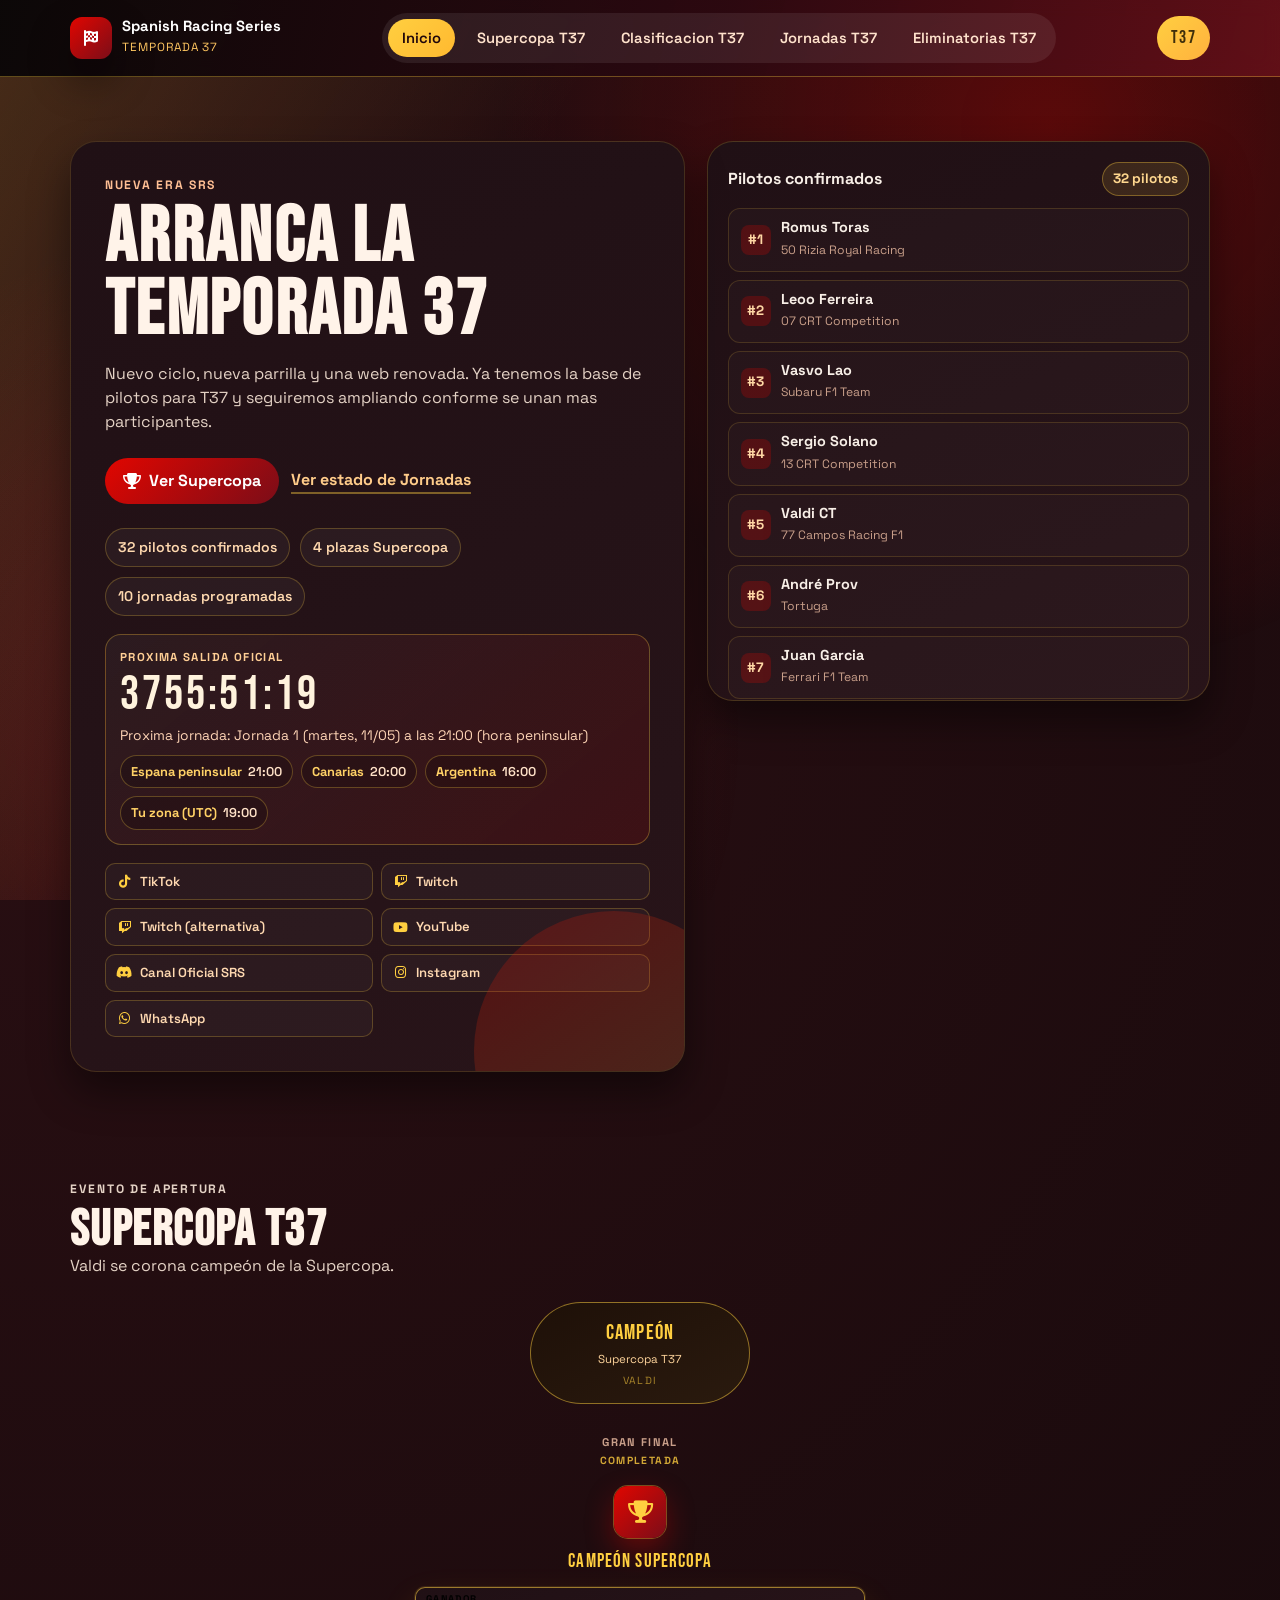
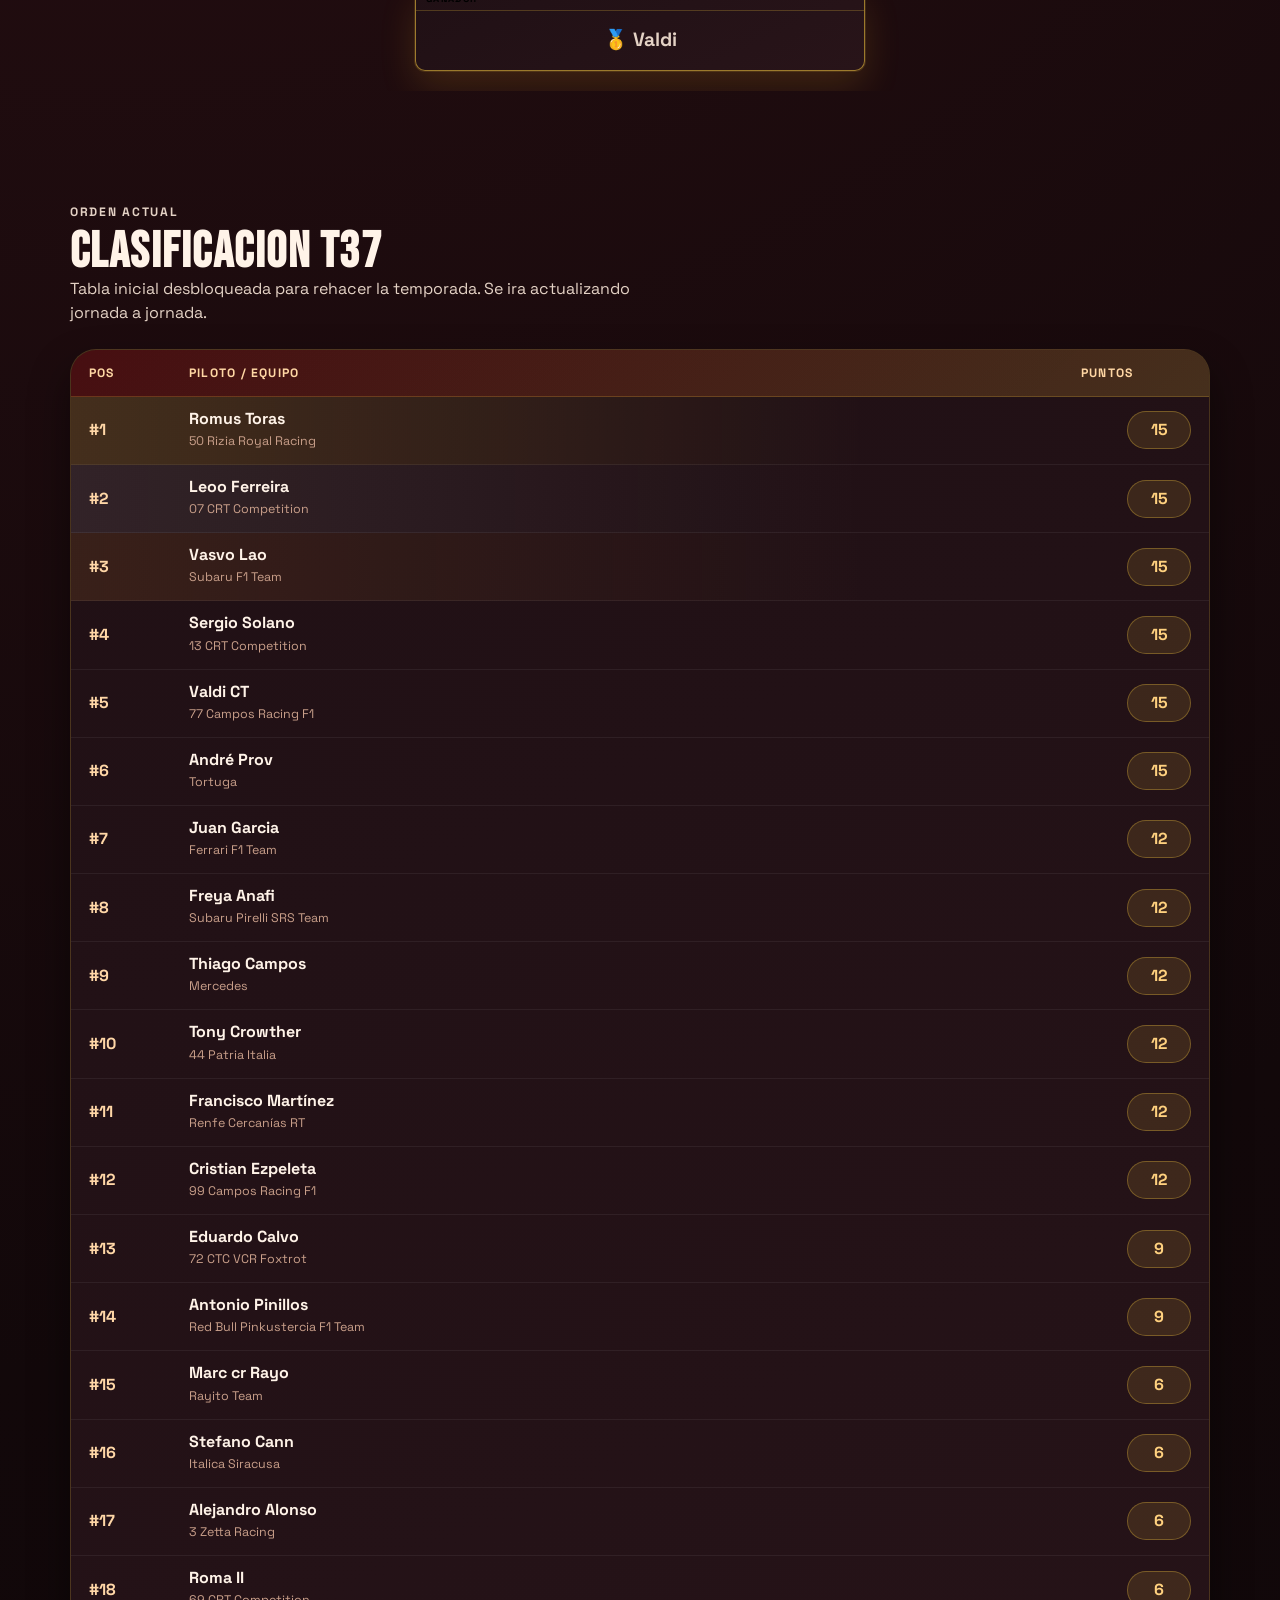
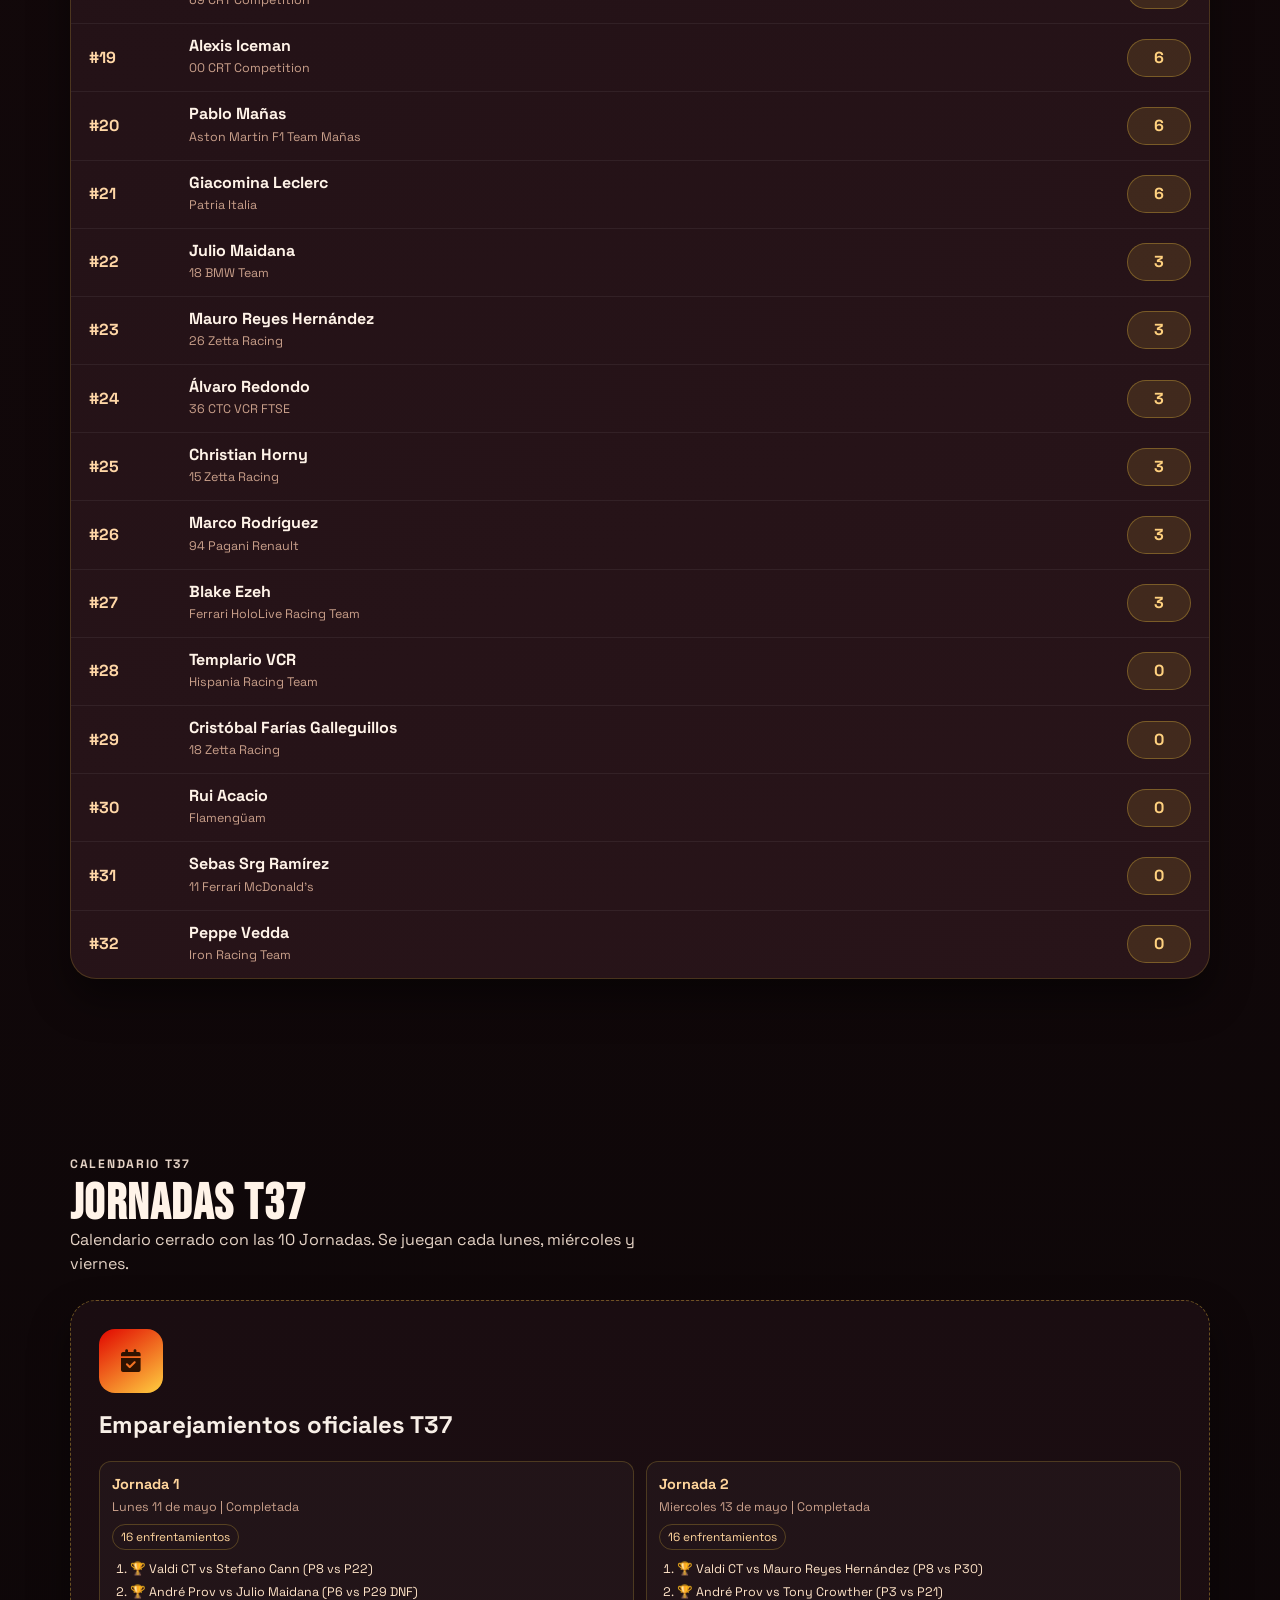
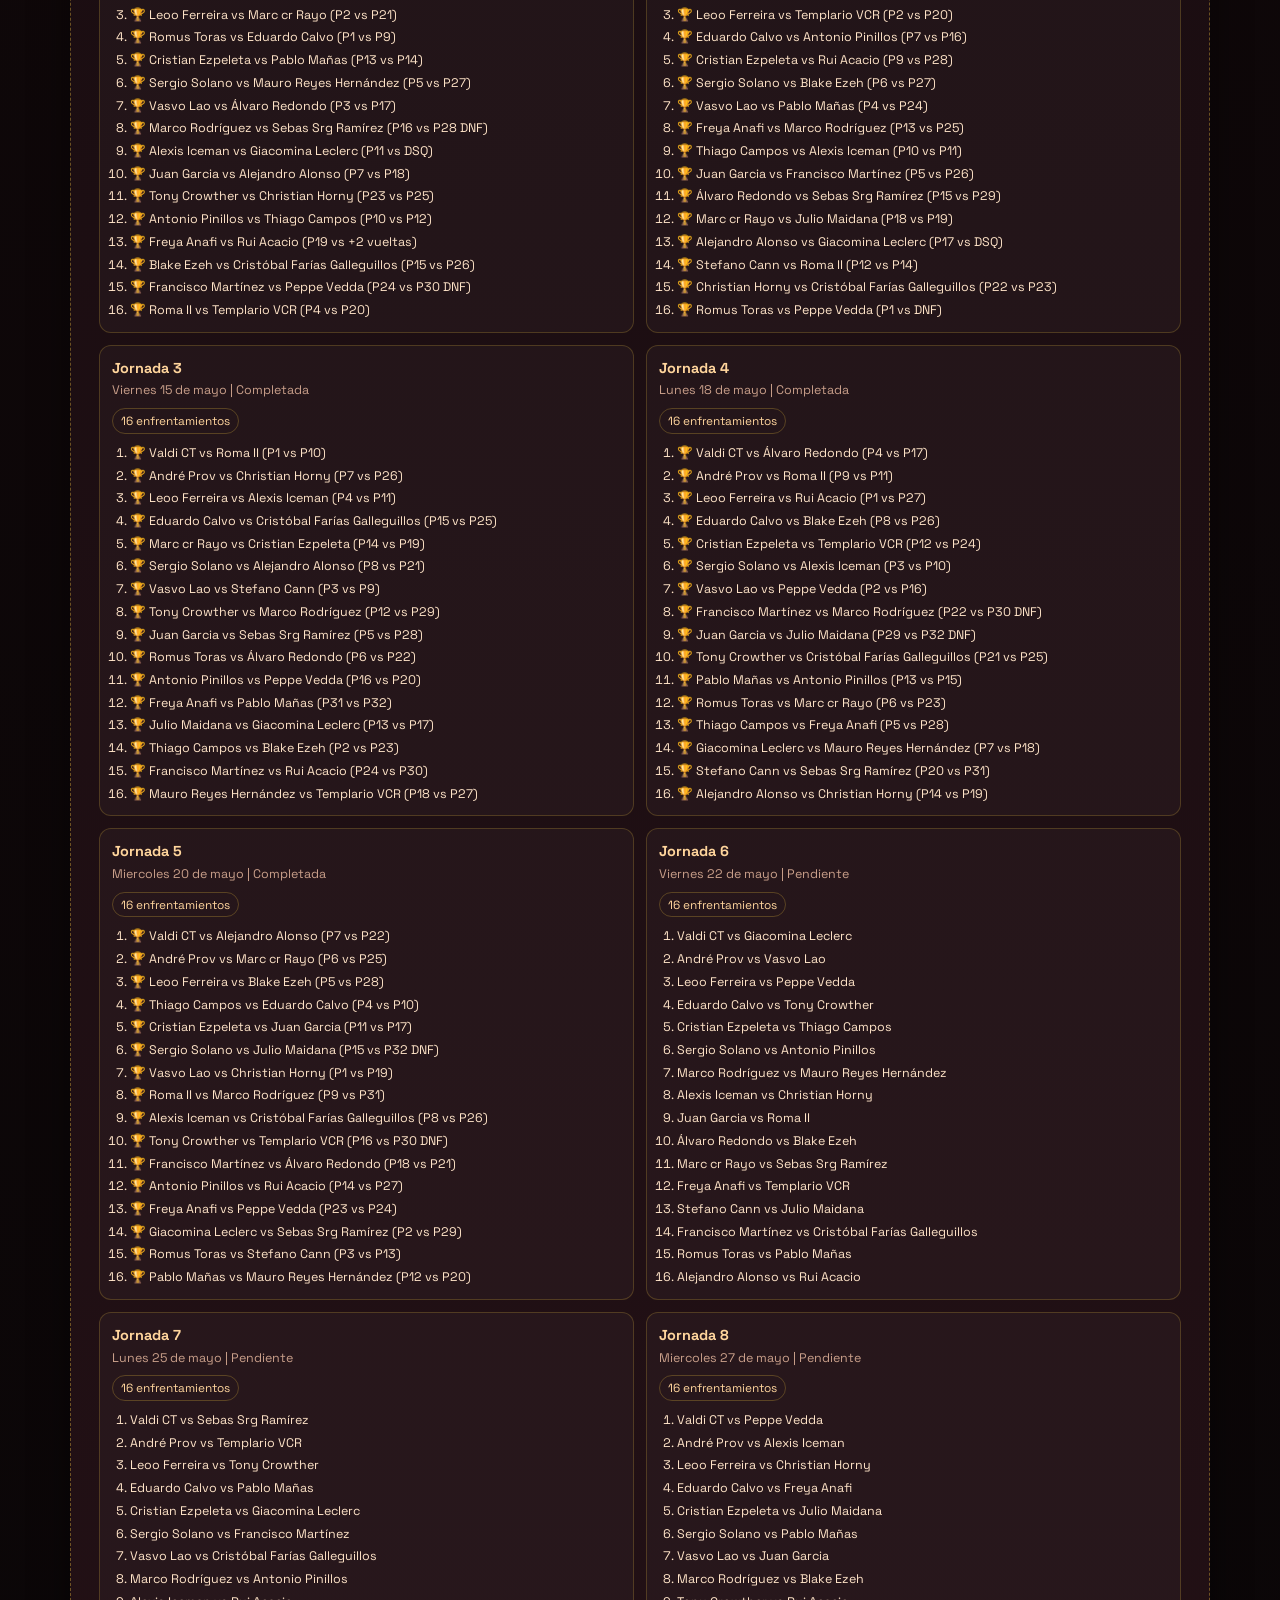
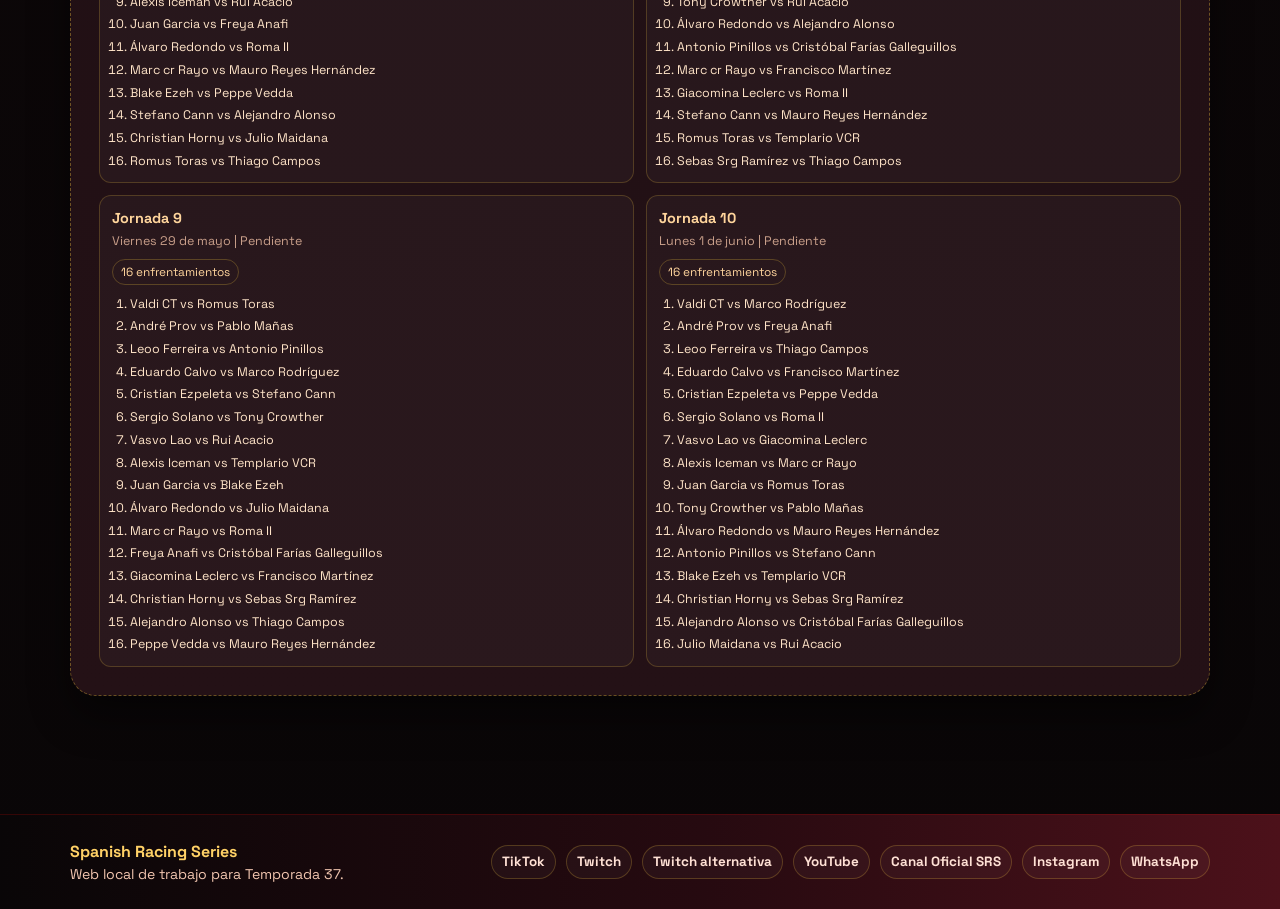
==== commit 06cf7cee: "supercopa dada, jornada 6 viernes 22" ====
--- a/index.html
+++ b/index.html
@@ -116,15 +116,15 @@
                 <div class="section-head">
                     <p class="section-kicker">Evento de apertura</p>
                     <h2>Supercopa T37</h2>
-                    <p>Estos son los clasificados a la Supercopa (Por definir).</p>
+                    <p>Valdi se corona campeón de la Supercopa.</p>
                 </div>
 
                 <!-- Phase pill para Supercopa -->
                 <div class="phases" style="margin-bottom: 30px; display: flex; justify-content: center;">
                     <div class="phase-pill phase-pill--final" style="min-width: 220px;">
-                        <div class="phase-name">Carrera Final</div>
-                        <div class="phase-date">Día por definir</div>
-                        <div class="phase-icon">4 Pilotos</div>
+                        <div class="phase-name">Campeón</div>
+                        <div class="phase-date">Supercopa T37</div>
+                        <div class="phase-icon">Valdi</div>
                     </div>
                 </div>
 
@@ -132,32 +132,16 @@
                 <div class="bracket-wrap" style="display: flex; justify-content: center;">
                     <div class="bracket" style="min-width: auto; width: 100%; max-width: 450px;">
                         <div class="col col--final">
-                            <div class="col-label">Gran Final <span>Por definir</span></div>
+                            <div class="col-label">Gran Final <span>Completada</span></div>
                             <div class="final-wrap">
                                 <div class="trophy" aria-hidden="true">
                                     <i class="fas fa-trophy"></i>
                                 </div>
                                 <div class="final-title">Campeón Supercopa</div>
                                 <div class="match match--final" id="sup-fin-1">
-                                    <div class="match-header match-header--final">Final a 4</div>
-                                    <div class="match-slot">
-                                        <span class="slot-seed">SC</span>
-                                        <span class="slot-name">Cristian Ezpeleta</span>
-                                    </div>
-                                    <div class="vs-divider">vs</div>
-                                    <div class="match-slot tbd">
-                                        <span class="slot-seed" style="background: rgba(255,207,64,0.15);">Q</span>
-                                        <span class="slot-name">Francisco Martinez (subcampeón de qualy)</span>
-                                    </div>
-                                    <div class="vs-divider">vs</div>
-                                    <div class="match-slot tbd">
-                                        <span class="slot-seed" style="background: rgba(255,207,64,0.15);">C</span>
-                                        <span class="slot-name">Valdi (subcampeón de Copa)</span>
-                                    </div>
-                                    <div class="vs-divider">vs</div>
-                                    <div class="match-slot tbd">
-                                        <span class="slot-seed" style="background: rgba(255,207,64,0.15);">M</span>
-                                        <span class="slot-name">Sergio Ruiz</span>
+                                    <div class="match-header match-header--final" style="background: var(--color-primary); color: #000;">Ganador</div>
+                                    <div class="match-slot" style="border-left-color: var(--color-primary); text-align: center; padding: 15px;">
+                                        <span class="slot-name" style="font-weight: bold; font-size: 1.2rem; display: block; width: 100%;">🥇 Valdi</span>
                                     </div>
                                 </div>
                             </div>
